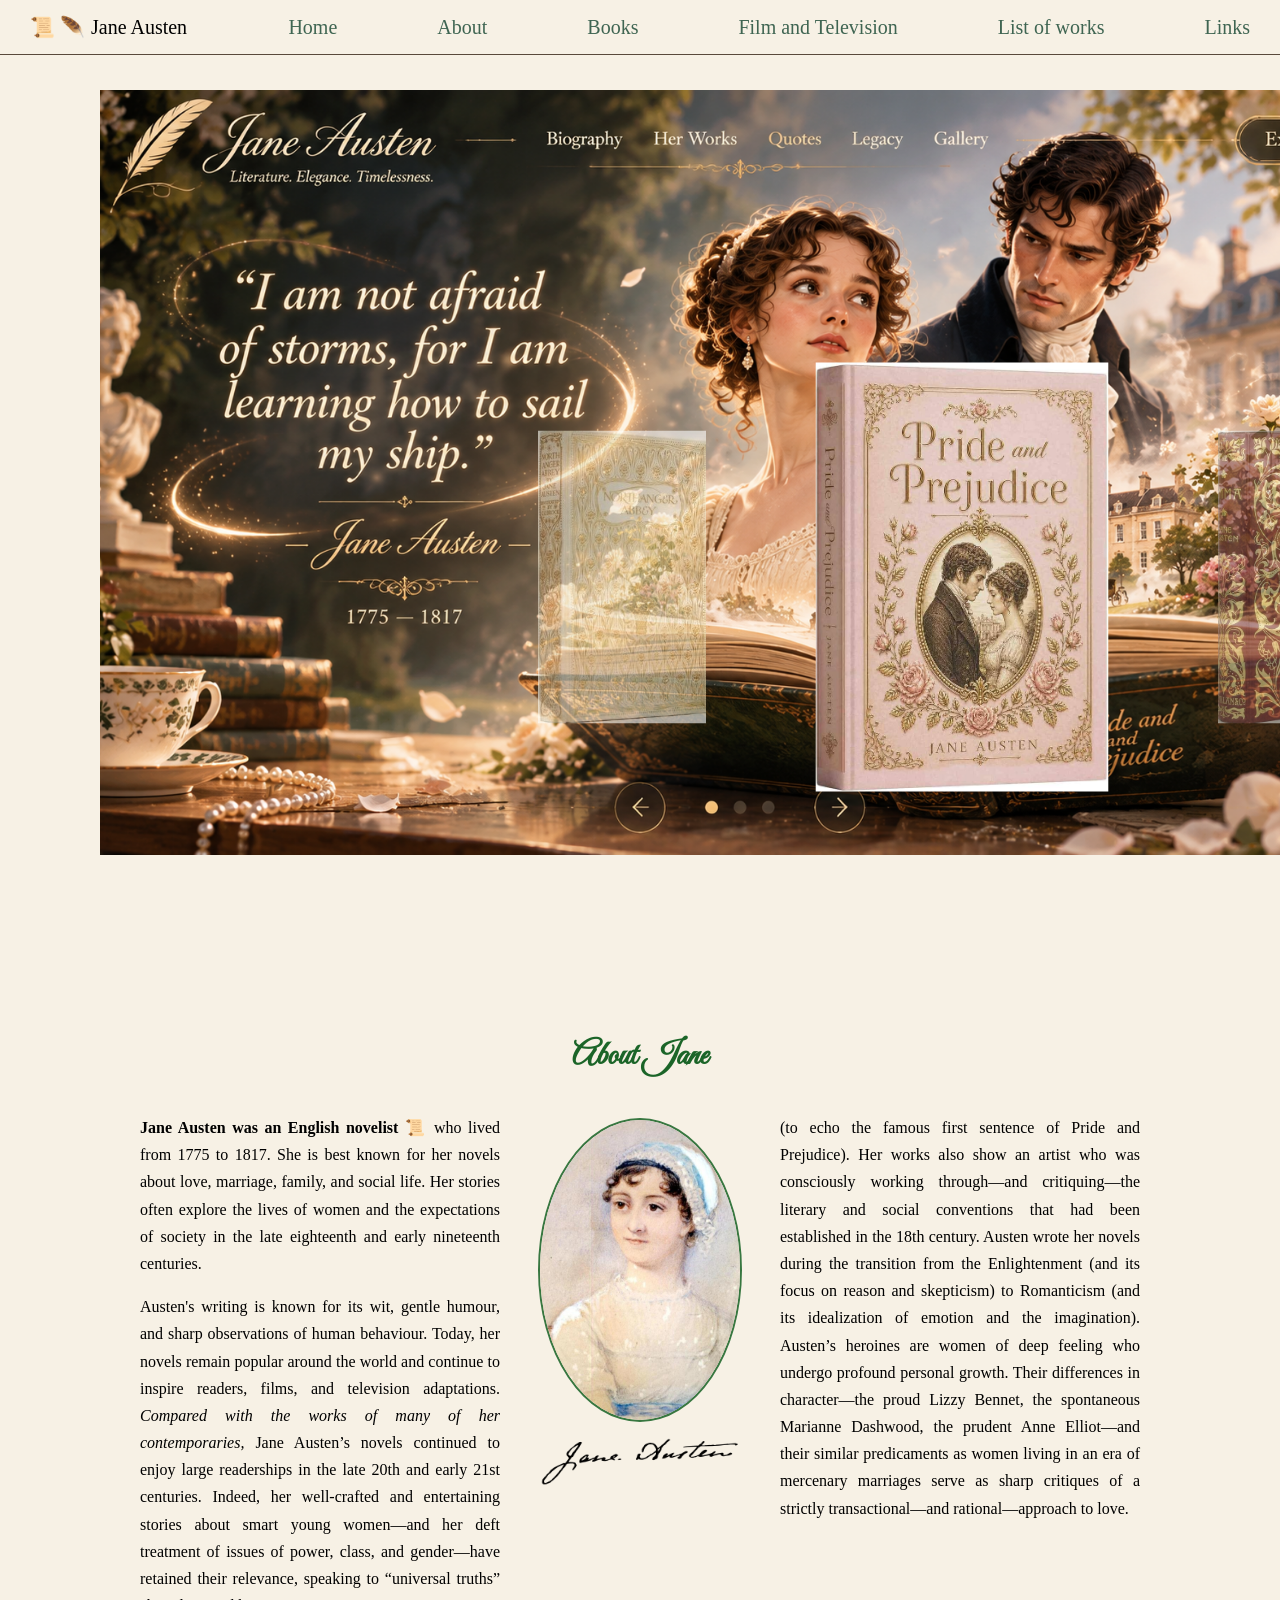
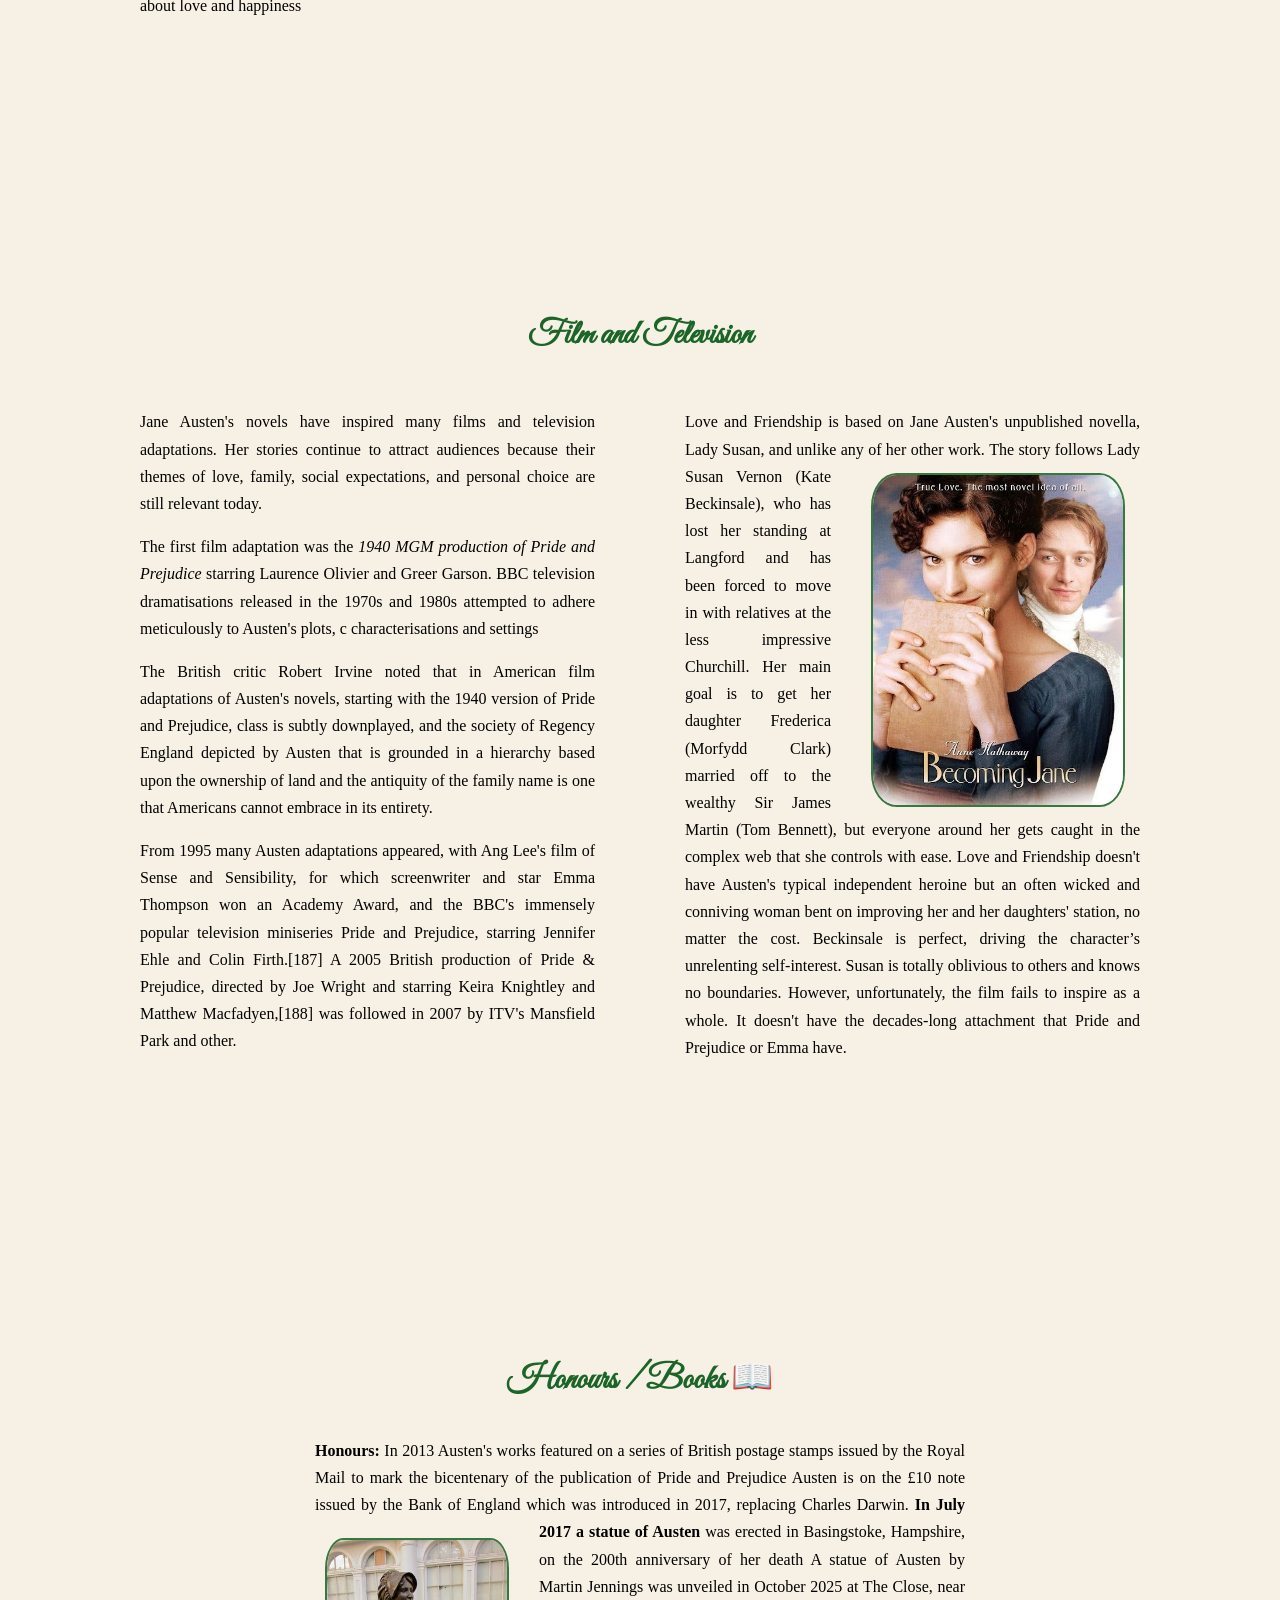
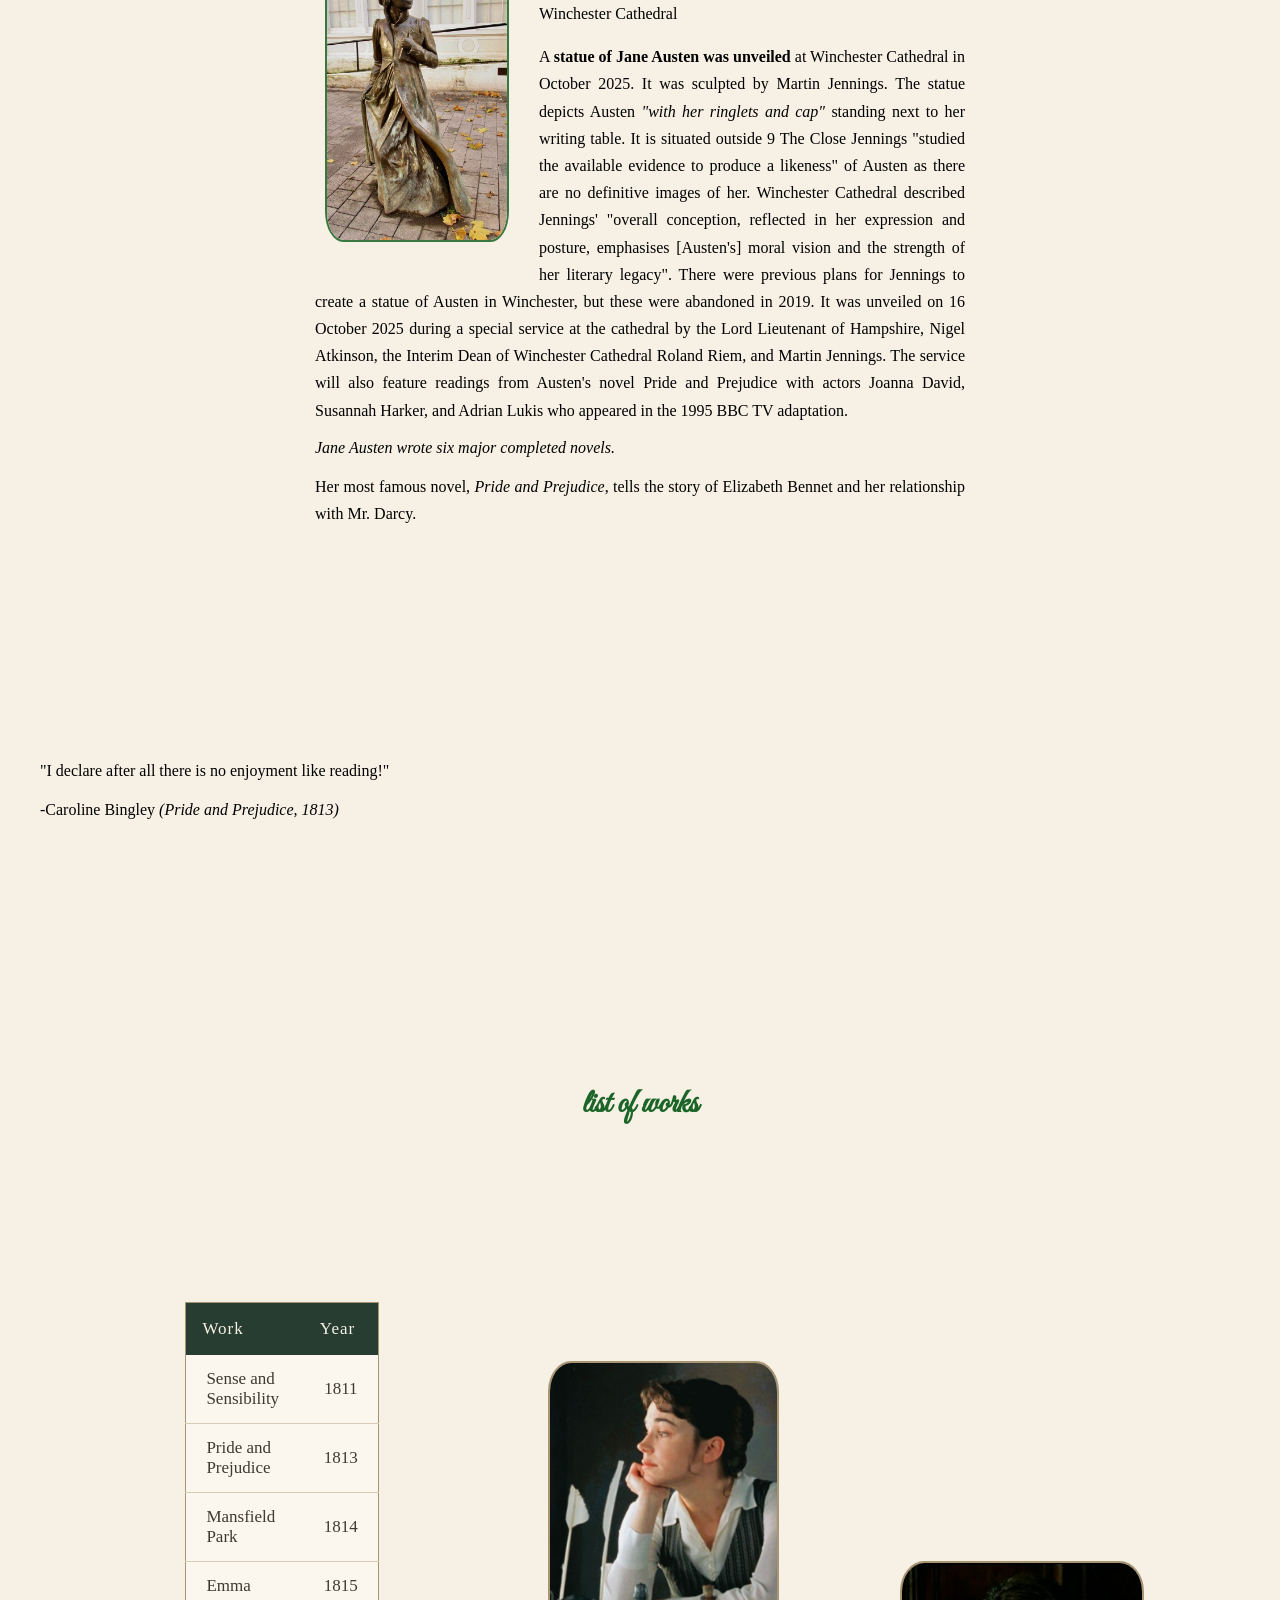
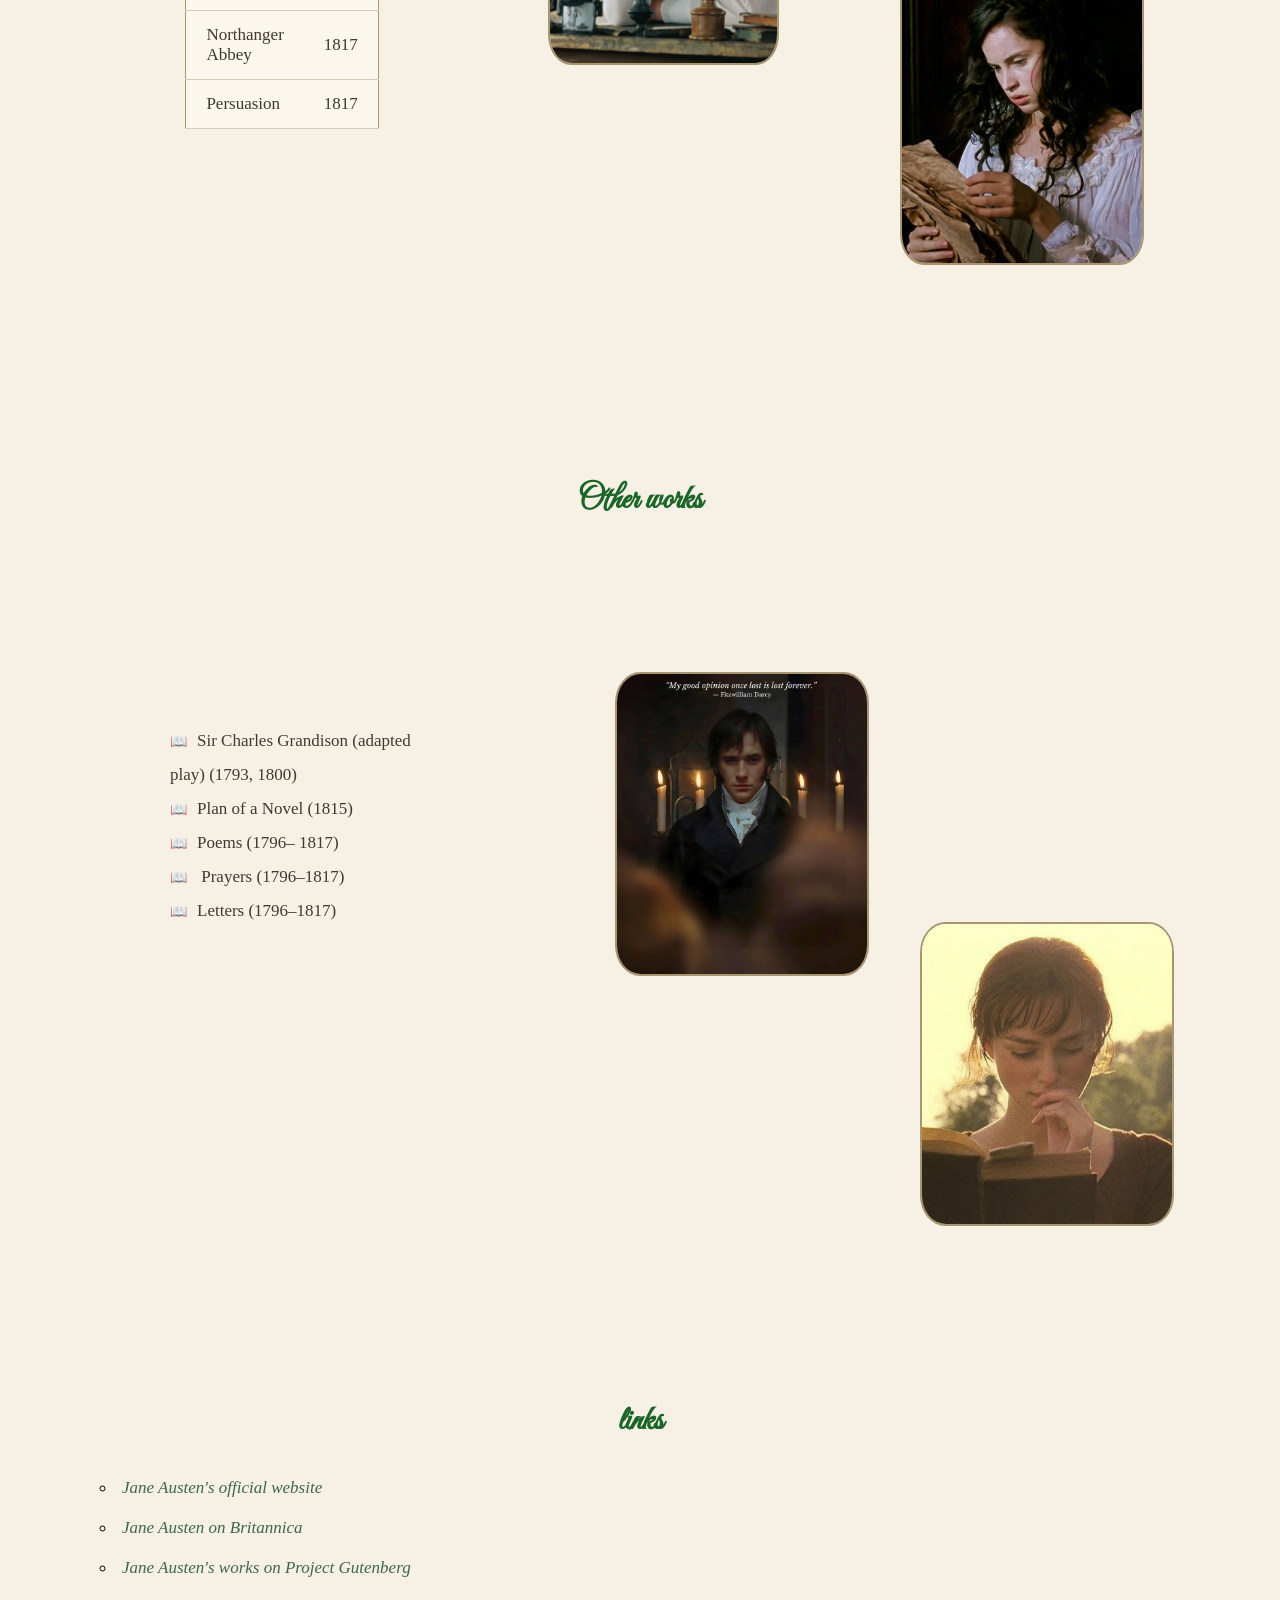
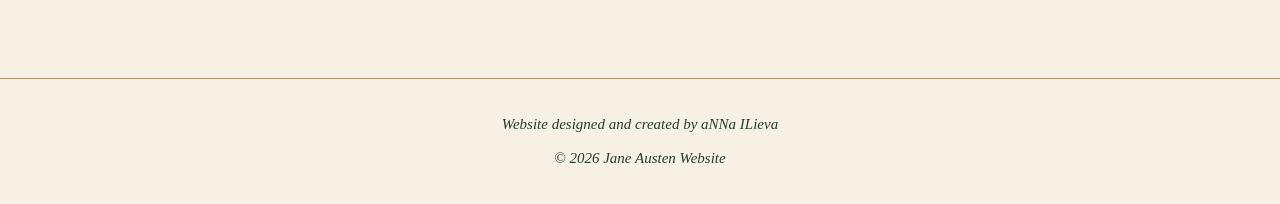
==== index.html @ c3932e34 "Update index.html" ====
<!Doctype html>
<html lang="en">
  <head>
    <meta charset="UTF-8">
    <meta name="viewport" content="width=device-width, initial-scale=1.0">
    <title> Jane Austen</title>
<link rel="icon" type="image/png" sizes="16x16" href="image/favicon-16x16.png">
    <link rel="stylesheet" href="style/style.css">
  </head>
  
  <body id="home">
  
    <header>
      <div class="logo">Jane Austen</div>
      <nav>
        <a href="#home">Home</a>
        <a href="#about">About</a>
        <a href="#books">Books</a>
        <a href="#film">Film and Television</a>
        <a href="#list">List of works </a>
        <a href="#links">Links</a>
      </nav>
    </header>
    <main>


 <section class="hero-slider">

    <img class="background" src="image/hero2.jpg" alt="English manor">

  

    <div class="book-carousel">

        <img class="book-cover active"
             src="image/book1.png" alt="Pride and Prejudice">

        <img class="book-cover"
             src="image/book2.png" alt="Sense and Sensibility">

        <img class="book-cover"
             src="image/book3.png" alt="Emma">

    </div>

</section>

  
    <section id="about">

      <h2> About Jane </h2>


      <div class="about-layout">

    <div class="about-left">
      
    <p>
       <strong> Jane Austen was an English novelist &#128220</strong>  who lived from 1775 to 1817.
        She is best known for her novels about love, marriage, family,
        and social life. 
       
        Her stories often explore the lives of women
        and the expectations of society in the late eighteenth and early
        nineteenth centuries.
    </p> 
    
  
    <p>
    Austen's writing is known for its wit, gentle humour, and sharp
        observations of human behaviour. Today, her novels remain popular
        around the world and continue to inspire readers, films, and
        television adaptations.
   <em> Compared with the works of many of her contemporaries,  </em> 
      Jane Austen’s novels continued to enjoy large readerships in the late 20th and early 21st centuries. 
      Indeed, her well-crafted and entertaining stories about smart young women—and her deft treatment of issues of power,
       class, and gender—have retained their relevance, speaking to “universal truths” 
       about love and happiness 
    </p>
     </div>
      <div class="portrait-box">

    <img src="image/jane-austen.jpeg"
         alt="Portrait of Jane Austen"
         class="jane-austen">

    <img src="image/Jane_Austen_signature_from_her_will.svg.webp"
         alt="Jane Austen's signature"
         class="signature">

</div>
   
        <div class="about-right">
         
    <p> 
      (to echo the famous first sentence of Pride and Prejudice).
       Her works also show an artist who was consciously working through—and critiquing—the
        literary and social conventions that had been established in the 18th century.
         Austen wrote her novels during the transition from the Enlightenment 
         (and its focus on reason and skepticism) to Romanticism (and its idealization
         of emotion and the imagination).
          Austen’s heroines are women of deep feeling who undergo profound personal growth. 
          Their differences in character—the proud Lizzy Bennet, the spontaneous Marianne Dashwood, 
          the prudent Anne Elliot—and their similar predicaments as women living in an era of 
          mercenary marriages serve as sharp critiques of a strictly transactional—and rational—approach to love.
    </p>
    </div>
</div>
     </section>
    
   
    <section id="film"
    class="film-text"
     >
     <h2> Film and Television</h2>
     <div class="film-content">
    <div class="film-left">
    <p>
     Jane Austen's novels have inspired many films and television
        adaptations. Her stories continue to attract audiences because
        their themes of love, family, social expectations, and personal
        choice are still relevant today.
    </p>
    <p> 
      The first film adaptation was the <em> 1940 MGM production of Pride and Prejudice </em>
  
      starring Laurence Olivier and Greer Garson. BBC television dramatisations 
      released in the
      
       
      1970s and 1980s attempted to adhere meticulously to Austen's plots, c
      characterisations and settings
    </p>

    <p> 
      The British critic Robert Irvine noted that in American film adaptations of Austen's novels, 
      starting with the 1940 version of Pride and Prejudice, class is subtly downplayed, 
      and the society of Regency England 
     
      depicted by Austen that is grounded in a hierarchy based upon the ownership of land and 
      the antiquity of the family name is one that Americans cannot embrace in its entirety.
    </p>
    <p> 
      From 1995 many Austen adaptations appeared, with Ang Lee's film of Sense and Sensibility, for which screenwriter 
      and star Emma Thompson won an Academy Award, and the BBC's immensely popular television miniseries Pride and Prejudice, 
      starring Jennifer Ehle and Colin Firth.[187] A 2005 British production of Pride & Prejudice, directed by Joe Wright and 
      starring Keira Knightley and Matthew Macfadyen,[188] was followed in 2007 by ITV's Mansfield Park and other.
    </div>

    <div class="film-right">
  
    
  
    <p>
      Love and Friendship is based on Jane Austen's unpublished novella, Lady Susan, and unlike any of her other work. 
      <img src="image/Tv.jpg"  alt="Film and Television"class="film">
      The story follows Lady Susan Vernon (Kate Beckinsale), who has lost her standing at Langford and has been forced to move 
      in with relatives at the less impressive Churchill. Her main goal is to get her daughter Frederica (Morfydd Clark) married off 
      to the wealthy 
      Sir James Martin (Tom Bennett), but everyone around her gets caught in the complex web that she controls with ease.
Love and Friendship doesn't have Austen's typical independent heroine but an often wicked and conniving woman bent on
 improving her and her daughters' station, no matter the cost. Beckinsale is perfect, driving the character’s unrelenting self-interest. 
 Susan is totally oblivious to others and knows no boundaries. However, unfortunately, the film fails to inspire as a whole. 
 It doesn't have the decades-long attachment that Pride and Prejudice or Emma have.
    </p>

    </div>
</div>
   
     </section>

     <section id="books"> 
    <h2>Honours / Books   &#128214</h2>
  
       <p> <b>Honours: </b>    
    
      In 2013 Austen's works featured on a series of British postage stamps issued by the Royal Mail to mark
       the bicentenary of the publication of Pride and Prejudice
    Austen is on the £10 note issued by the Bank of England which was introduced in 2017, replacing Charles Darwin.
    <img src="image/jane_austen_statue.jpg" alt="Statue of Jane Austen" class="statue">
     <strong> In July 2017 a statue of Austen </strong> was erected in Basingstoke, Hampshire, on the 200th anniversary of her death
    A statue of Austen by Martin Jennings was unveiled in October 2025 at The Close, near Winchester Cathedral
    </p>
    <p> 
      A <strong> statue of Jane Austen was unveiled</strong> at Winchester Cathedral in October 2025. It was sculpted by Martin Jennings.

The statue depicts Austen <em> "with her ringlets and cap"   </em>standing next to her writing table. It is situated outside 9 The Close
Jennings "studied the available evidence to produce a likeness" of Austen as there are no definitive images of her. 
Winchester Cathedral described Jennings' "overall conception, reflected in her expression and posture, 
emphasises [Austen's] moral vision and the strength of her literary legacy".

There were previous plans for Jennings to create a statue of Austen in Winchester, but these were abandoned in 2019.
It was unveiled on 16 October 2025 during a special service at the cathedral by the Lord Lieutenant of Hampshire, Nigel Atkinson, 
the Interim Dean of Winchester Cathedral Roland Riem, and Martin Jennings. The service will also feature readings 
from Austen's novel Pride and Prejudice with actors Joanna David, Susannah Harker, and Adrian Lukis who appeared 
in the 1995 BBC TV adaptation.
    </p>
      <em>Jane Austen wrote six major completed novels. </em>
    
     
      <p>
         Her most famous novel, <em>Pride and Prejudice</em>, tells the
        story of Elizabeth Bennet and her relationship with Mr. Darcy.
      </p>
        </section>
      <div class="quote-box">
        <blockquote>
          "I declare after all there is no enjoyment like reading!"

       <p class="quote-author">
        -Caroline Bingley <cite> (Pride and Prejudice, 1813)</cite>
       </p>
        </blockquote>
        </div>
  
    <section id="list" class="list-text">
      <h2> list of works</h2>
      <div class="works-layout">

        <div class="works-table">
      <table>
        <tr>
          <th>Work</th>
          <th>Year</th>
        </tr>
        <tr>
          <td>Sense and Sensibility</td>
          <td>1811</td>
        </tr>
        <tr>
          <td>Pride and Prejudice</td>
          <td>1813</td>
        </tr>
        <tr>
          <td>Mansfield Park</td>
          <td>1814</td>
        </tr>
        <tr>
          <td>Emma</td>
          <td>1815</td>
        </tr>
        <tr>
          <td>Northanger Abbey</td>
          <td>1817</td>
        </tr>
        <tr>
          <td>Persuasion</td>
          <td>1817</td>
        </tr>
      </table>
      </div>
      <div class="empty-space"></div>
      <div class="works-photo">
         <img  src="image/park1.jpg" alt="Mansfield Park">
        </div>
         <div class="works-photo2">
        <img src= "image/abbey2.jpg" alt="Northanger Abbey">
        </div>
        </div>
        </section>
        <section class="other-section">
      <h2>Other works</h2>
       <div class="other-layout">
         <div class="other-list">
      <ul>
        <li>Sir Charles Grandison
           (adapted play) (1793, 1800)</li>
        <li>Plan of a Novel (1815)</li>
        <li>Poems (1796– 1817)</li> 
         <li> Prayers (1796–1817)  </li>
          <li>Letters (1796–1817) </li>
      </ul>
      </div>
       <div class="other-space"></div>
        <div class="other-photo">
          <img src="image/other1.jpg" alt="Darcy">
        </div>

        <div class="other-photo2">
           <img src="image/other2.jpg" alt ="Elizabeth">
        </div>
          </div>
    </section>
  
   
    <section id="links">
      <h2>links</h2>
      <ul>
        <li><a href="https://www.janeausten.org/" target="_blank">Jane Austen's official website</a></li>
        <li><a href="https://www.britannica.com/biography/Jane-Austen" target="_blank">Jane Austen on Britannica</a></li>
        <li><a href="https://www.gutenberg.org/ebooks/author/68" target="_blank">Jane Austen's works on Project Gutenberg</a></li>
      </ul>
    </section>
    </main>
   <footer>
   
    <p>Website designed and created by aNNa ILieva</p>
    <p>© 2026 Jane Austen Website</p>
</footer>
    <script src="script.js"></script>
  </body>
</html>
---- style/style.css ----
@import url('https://fonts.googleapis.com/css2?family=Pinyon+Script&family=Parisienne&family=Italianno&family=Allura&family=Great+Vibes&display=swap');
body{

  background-color: #f7f1e5;
  padding-top: 70px;
  margin: 0;
}
.logo{
    font-family:"Monotype Corsiva",cursive;
    font-size: 20px;
}
.logo::before {content: "📜 🪶" ; 
    margin-right:6px;
}
header{
display: flex;
justify-content: space-between;
align-items: center;
position:fixed;
top: 0;
left: 0;
width: 100%;
box-sizing: border-box;
padding: 15px 30px;
font-size: 20px;
background-color: #f7f1e5;
border-bottom: 1px solid #594A3C;
z-index: 1000;

}
nav{ 
    display: flex;
    gap: 100px;
     flex-wrap: wrap;
}
nav a {
    color: #3f6552;
    text-decoration: none;
  font-size: 20px;
}

nav a:visited {
    color: #283D32;
}

nav a:hover {
    color: #6B3035;
}
h1{
    color:  rgba(27, 101, 40, 0.867);
    font-size: 32px;
    text-align: center;
}
h2 {
    color: #1b6528;
    font-size: 34px;
    font-family: 'Great Vibes', cursive;
    font-weight: bold;
    text-align: center;
    margin-bottom: 35px;
    margin-top: 40px;
}


p{
    font-size: 16px;
    font-family:georgia;
    line-height: 1.7;
    margin-bottom: 15px;
}

 
.about-layout {
    display: grid;
    grid-template-columns: 1fr 220px 1fr;
    gap: 30px;
    align-items: start;
    max-width: 1000px;
    margin: 0 auto;
}

.jane-austen {
    width: 200px;
    height: 300px;
    object-fit: cover;
    border-radius: 50%;
    border: 2px solid rgba(27, 101, 40, 0.867);
    margin-top: 20px;
}
.about-left,
.about-right {
    text-align: justify;
}


.film-text h2 {
    text-align: center;
}

.film-content {
    display: grid;
    grid-template-columns: 1fr 1fr;
    gap: 90px;
}
.film-text {
    width: auto;
    max-width: 1000px;
    margin: 200px auto;
}
.film-left,
.film-right {
    text-align: justify;
}
.film{
    float:right;
    width: 250px;
    height:330px;
    border-radius: 10%;
    border: 2px solid rgba(27, 101, 40, 0.867);
    margin-left: 40px;
    margin-right: 15px;
    margin-top: 10px;
    margin-bottom: 0px;
}
.list-text{
    column-count: 1;
    column-gap: 40px;
    text-align: justify;
}

#about h2 {
    text-align: center;
    margin-bottom: 20px;
}

.signature {
    display: block;
    width: 200px;
    height: 80px;
    object-fit: contain;
    margin: 0 auto 10px;
}
.portrait-box {
    display: flex;
    flex-direction: column;
    align-items: center;
}
.statue{
    float:left;
    width: 180px;
    height: 300px;
    object-fit: cover;
    border-radius: 10%;
    border: 2px solid rgba(27, 101, 40, 0.867);
    margin-left: 10px;
    margin-right: 30px;
    margin-top: 20px;
    margin-bottom: 20px;
}
  section{
      padding: 20px 100px;
    }

    
#books {
    margin: 200px auto;
    width: 100%;
    max-width: 850px;
    box-sizing: border-box;
}
#books p {
    text-align: justify;
}

    #list { margin-top: 200px; 
    margin-bottom: 60px;
    }
    #links { margin-top: 60px; 
    margin-bottom: 60px;}


.hero-slider {
    width: 100%;
    height: 85vh;
    position: relative;
    overflow: hidden;
}



.background {
    width: 100%;
    height: 100%;
    object-fit: cover;
}



.hero-slider {
    width: 100%;
    height: 85vh;
    position: relative;
    overflow: hidden;
    margin-bottom: 100px;
}





.book-carousel {
    position: absolute;
    top: 63%;
    left: 65%;
    width: 600px;
    height: 500px;
    transform: translate(-50%, -50%);
    z-index: 3;
}


.book-cover.left {
    transform: translate(-150%, -50%) scale(0.75);
    opacity: 0.6;
    z-index: 1;
}



.book-cover.center {
    transform: translate(-50%, -50%) scale(1.1);
    opacity: 1;
    z-index: 3;
}



.book-cover.right {
    transform: translate(50%, -50%) scale(0.75);
    opacity: 0.6;
    z-index: 2;
}


.slide-content {
    position: absolute;
    top: 50%;
    left: 10%;
    transform: translateY(-50%);
    color: #F7F1E5;
    z-index: 2;
}

.slide-content p {
    letter-spacing: 4px;
    font-size: 14px;
}

.slide-content h1 {
    font-family: Georgia, serif;
    font-size: 55px;
    font-weight: normal;
}

.slide-content span {
    font-size: 20px;
}


.book-cover {
    position: absolute;
    width: 340px;
    height: 390px;
    object-fit: contain;
    top: 50%;
    left: 50%;
    transform: translate(-50%, -50%);
    transition: all 2s ease-in-out;
}

.font-test {
    text-align: center;
}

.font-test p {
    font-size: 42px;
    margin: 15px;
}



#list {
    max-width: 1000px;
    margin: 200px auto 60px;
}

#list table {
    width: 75%;
    margin: 40px auto;
    border-collapse: collapse;
    font-family: Georgia, serif;
    font-size: 17px;
    color: #3f3a30;
    background-color: #fbf7ee;
    border: 1px solid #a89572;
}

#list th {
    background-color: #283D32;
    color: #f7f1e5;
    padding: 16px;
    font-weight: normal;
    letter-spacing: 1px;
}

#list td {
    padding: 14px 20px;
    border-bottom: 1px solid #d8cbb5;
}

#list td:first-child {
    text-align: left;
}

#list td:last-child {
    text-align: center;
}

#list tr:hover {
    background-color: #eee5d5;
}
.works-layout {
    display: grid;
    grid-template-columns: 1.8fr 1fr 2fr 3fr;
    gap: 25px;
    align-items: center;
    max-width: 1400px;
    margin: 30px auto;
    padding-left: 40px; 
      box-sizing: border-box;
}

.works-table table {
    width: 100%;
    margin: 0 auto;
    font-size: 16px;
}

.works-photo img,
.works-photo2 img {
    width: 100%;
    max-width: 300px;
    height: 300px;
    object-fit: cover;
    border: 2px solid #a89572;
    border-radius: 10%;
}

.works-photo {
    margin-left: 0px;
}

.works-photo2 {
    margin-top: 400px;
    margin-left: 100px;
}
.other-section {
    max-width: 1200px;
    margin: 100px auto;
    box-sizing: border-box;
}

.other-section h2 {
    text-align: center;
    margin-bottom: 150px;
}

.other-layout {
    display: grid;
    grid-template-columns: 1.2fr 0.5fr 1fr 1fr;
    gap: 25px;
    max-width: 1200px;
    margin: 30px auto;
    align-items: center;
}
.other-list ul {
    list-style-type: none;
    padding-left: 25px;
    font-family: Georgia, serif;
    font-size: 17px;
    line-height: 2;
    color: #3f3a30;
}

.other-list li {
    padding-left: 5px;
}
.other-list li::before {
    content:"📖";
    font-size: 14px;
    margin-right: 10px;
}
.other-photo img,
.other-photo2 img {
    width: 100%;
    max-width: 300px;
    height: 300px;
    object-fit: cover;
    border: 2px solid #a89572;
    border-radius: 10%;
}
.other-photo2 {
 
       transform: translateX(30px) translateY(250px);;
}

#links ul {
    list-style: circle;
    list-style-position: inside;
    padding-left: 0;
    max-width: 700px;
    margin: 0;
}

#links li {
    text-align: left;
    margin-bottom: 20px;
}

#links a {
    font-family: Georgia, serif;
    font-style: italic;
    font-size: 17px;
    color: #3f6552;
    text-decoration: none;
}

#links a:hover {
    color: #6B3035;
    text-decoration: underline;
}
#links h2 {
    margin-top: 250px;
}

footer {
    text-align: center;
    padding: 25px 20px;
    border-top: 1px solid #a89572;
    margin-top: 60px;
}

footer p {
   font-family: 'Great Vibes' cursive;
  font-style: italic;
    font-size: 15px;
    color: #283D32;
    margin: 8px 0;
}

.pinyon { font-family: 'Pinyon Script', cursive; }
.parisienne { font-family: 'Parisienne', cursive; }
.italianno { font-family: 'Italianno', cursive; }
.allura { font-family: 'Allura', cursive; }
.great-vibes { font-family: 'Great Vibes', cursive; }
.corsiva { font-family: 'Monotype Corsiva', cursive; }
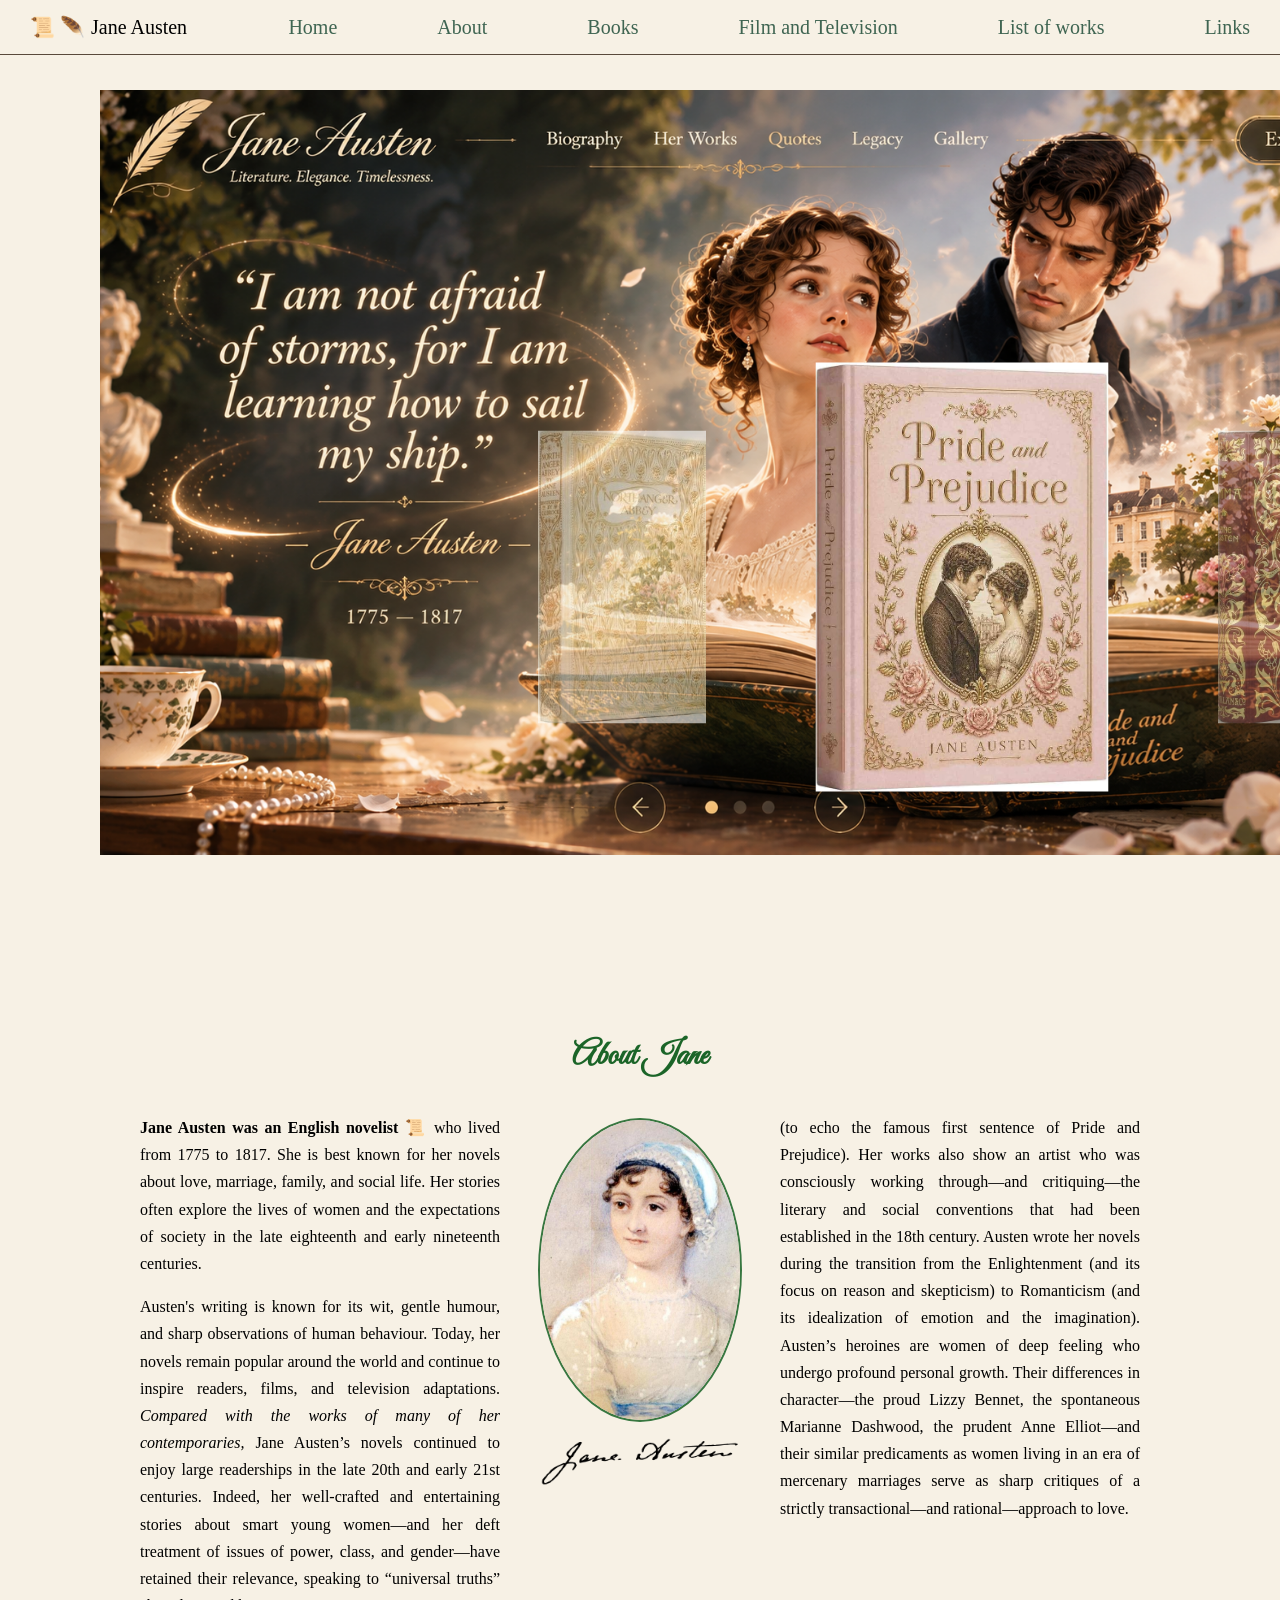
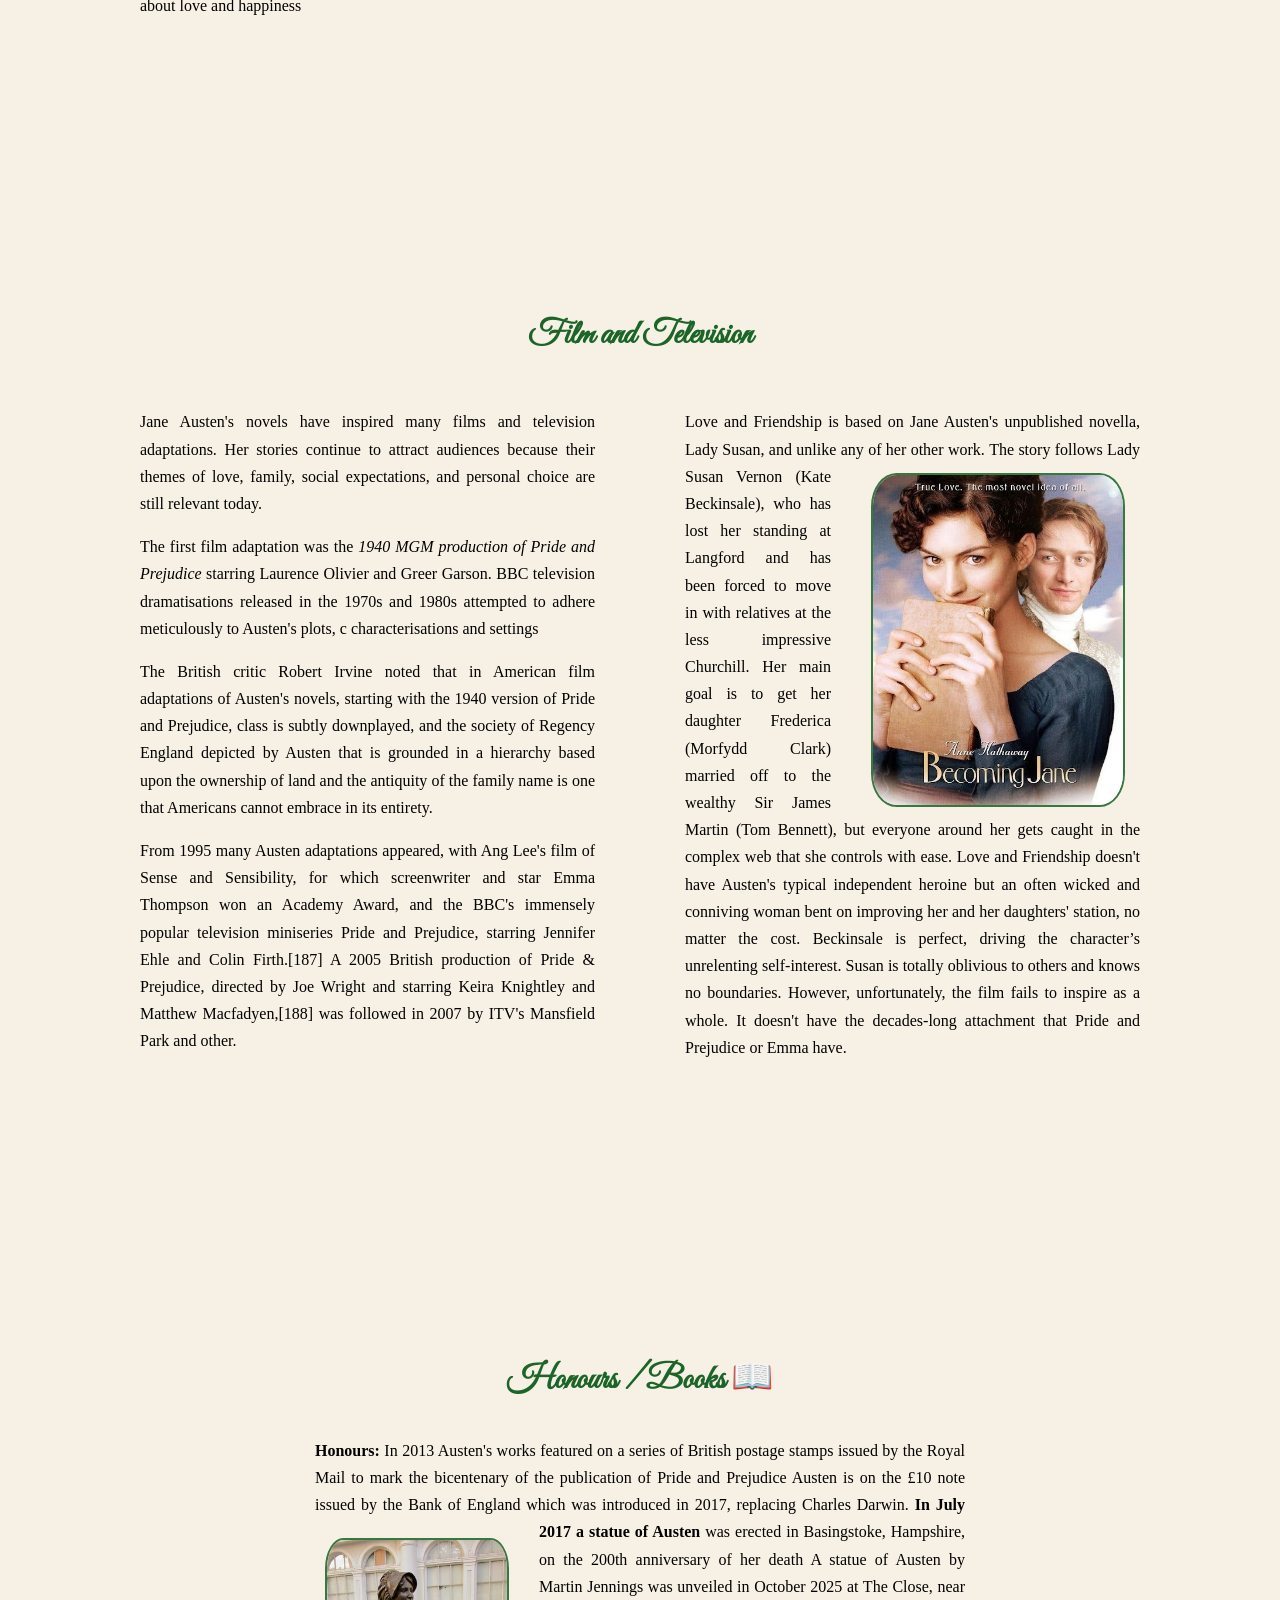
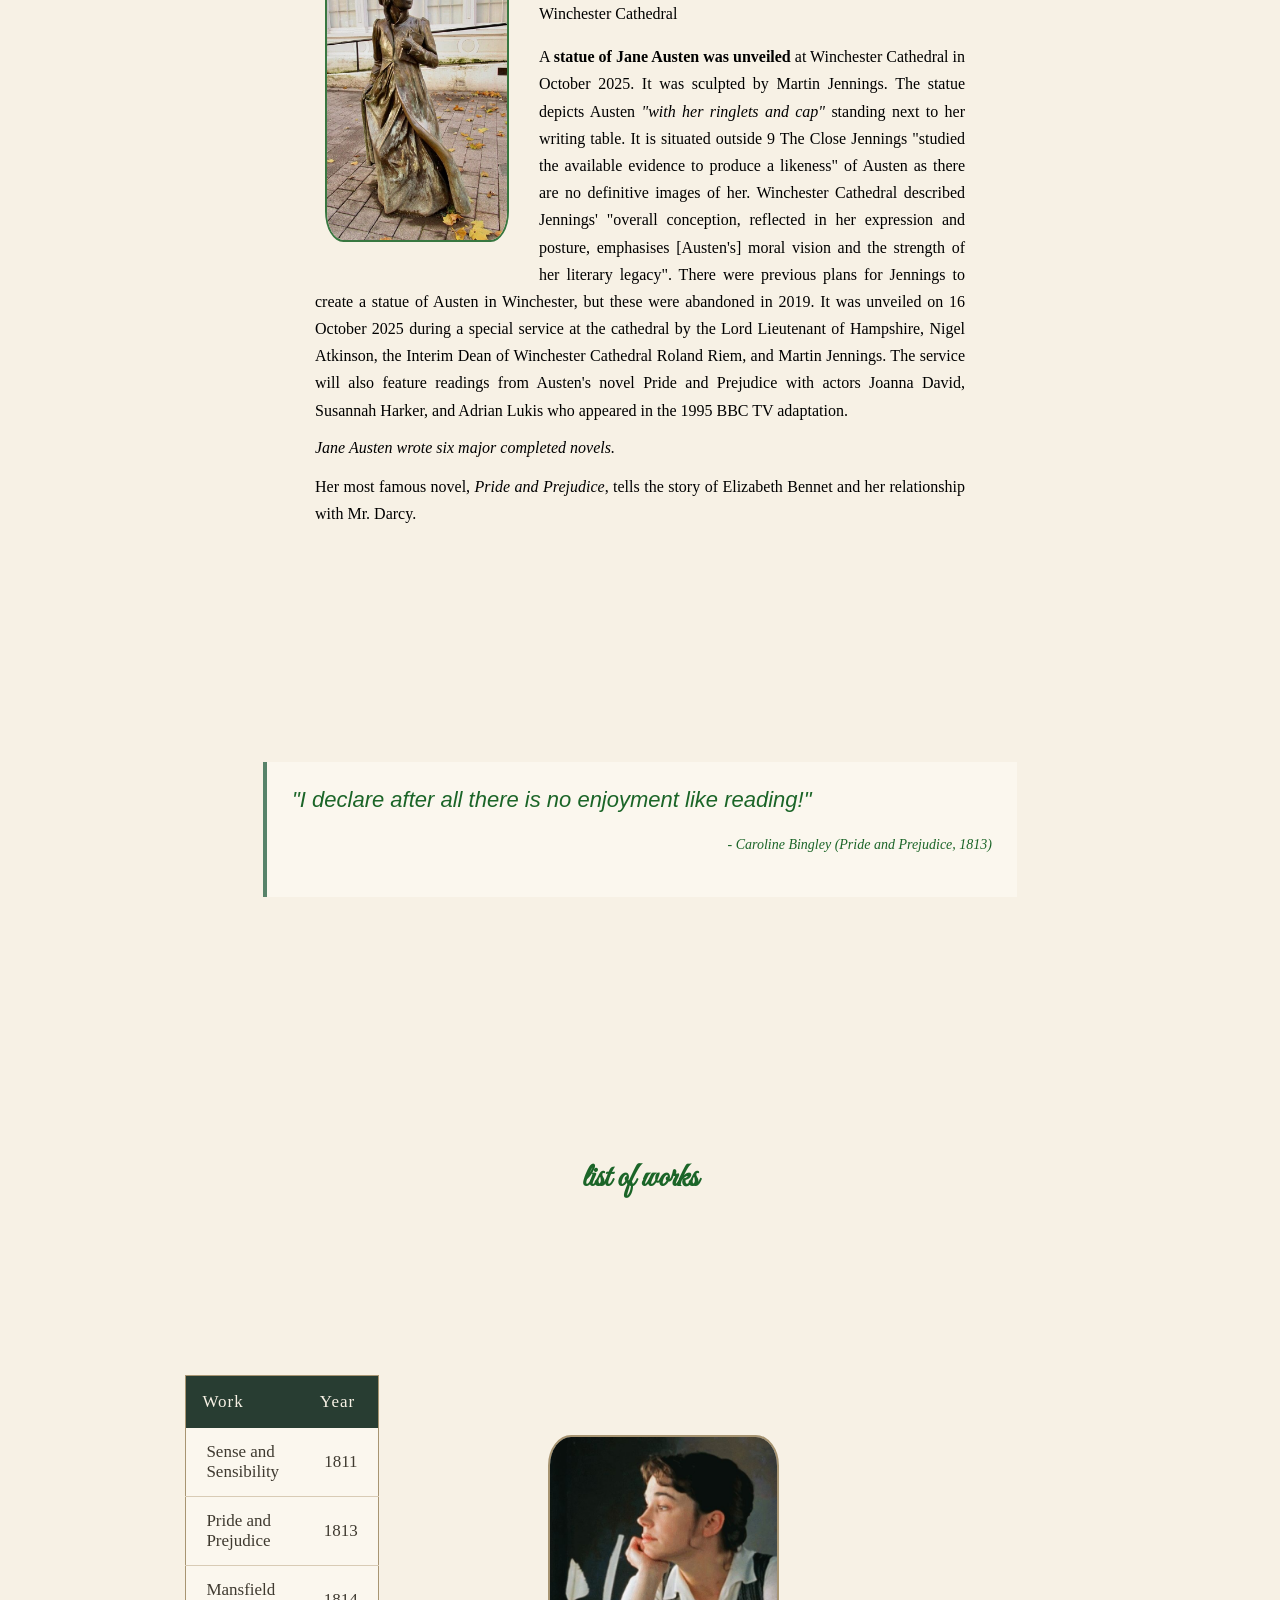
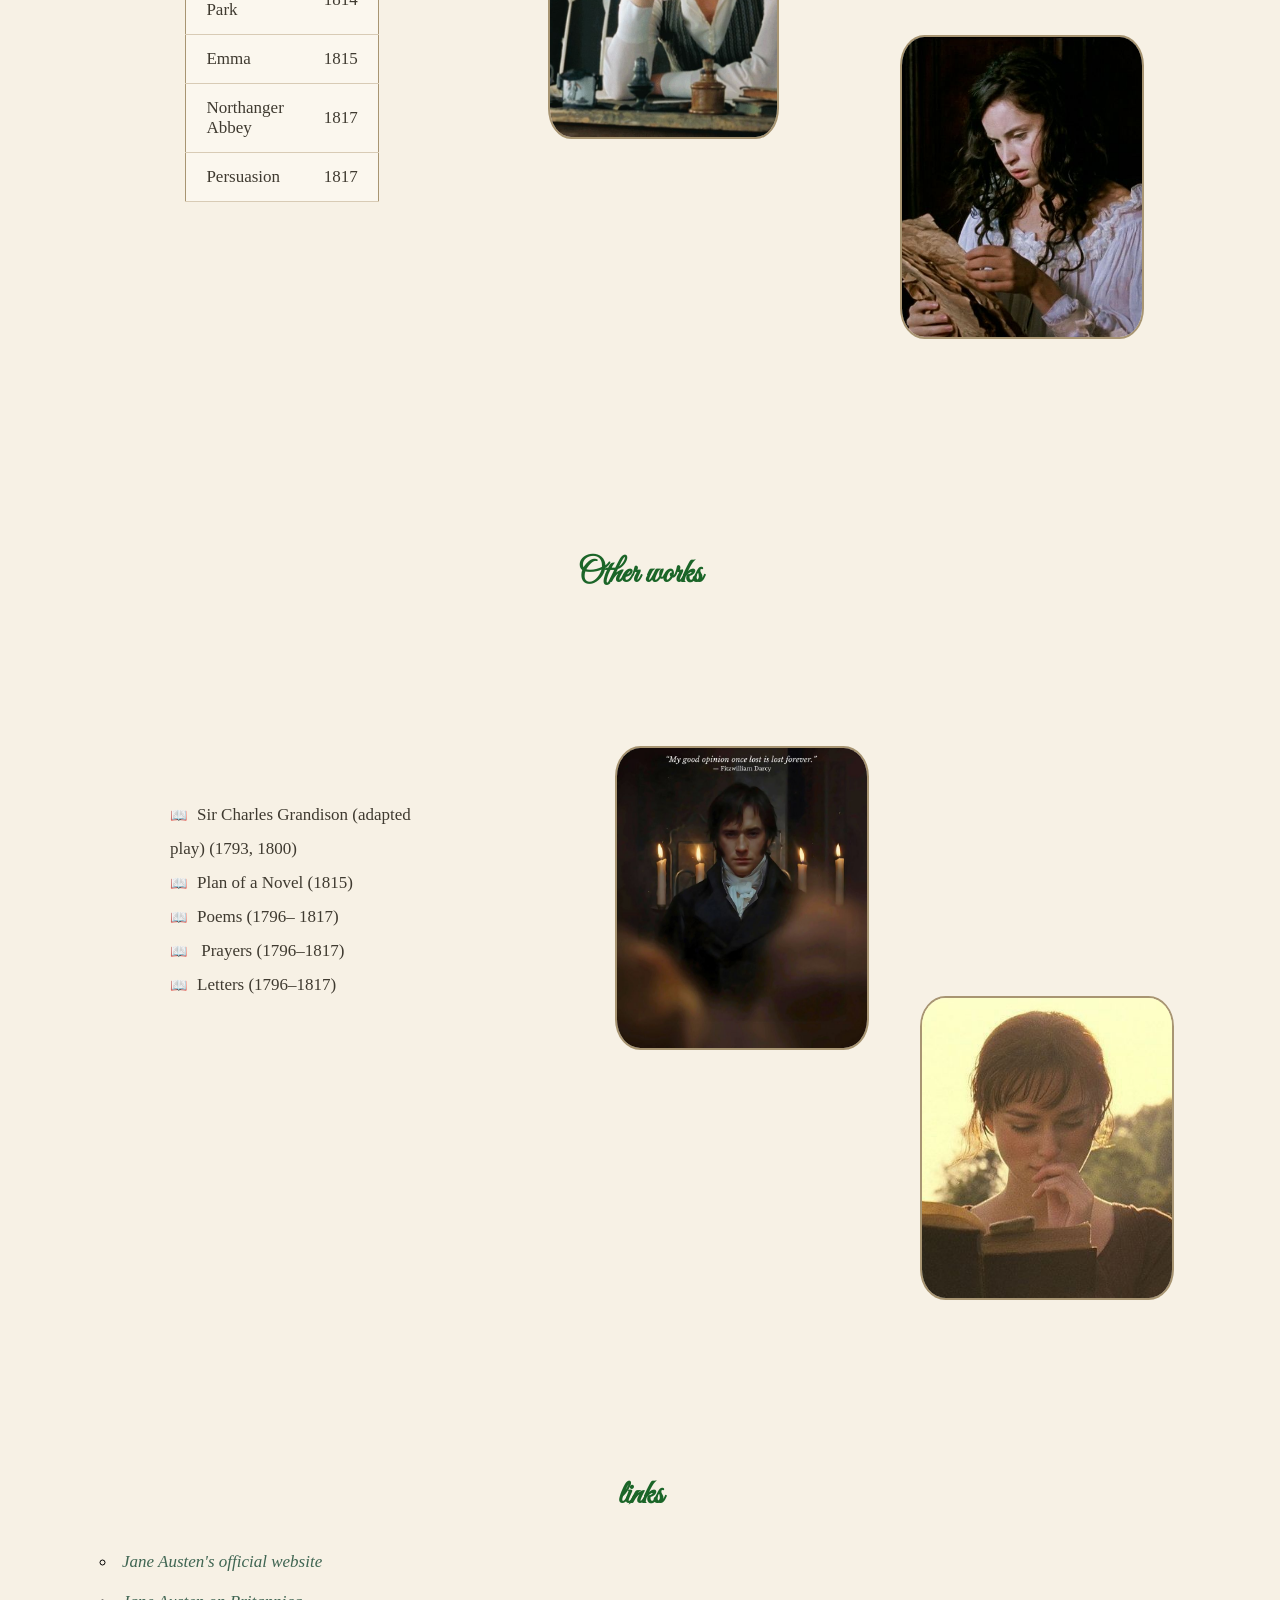
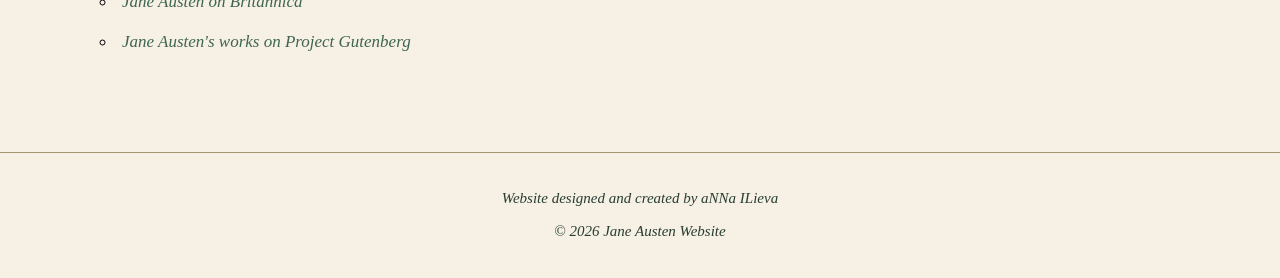
==== commit 95e78520: "Update index.html" ====
--- a/index.html
+++ b/index.html
@@ -208,7 +208,7 @@
           "I declare after all there is no enjoyment like reading!"
 
        <p class="quote-author">
-        -Caroline Bingley <cite> (Pride and Prejudice, 1813)</cite>
+        - Caroline Bingley <cite> (Pride and Prejudice, 1813)</cite>
        </p>
         </blockquote>
         </div>
--- a/style/style.css
+++ b/style/style.css
@@ -289,6 +289,32 @@
 }
 
 
+.quote-box {
+  max-width:700px;
+    margin: 50px auto;
+    padding:25px;
+    background-color: #fbf7ee;
+    border-left: 4px solid #578369;
+    text-align: left;
+
+}
+
+.quote-box blockquote {
+  font-family:'Gill Sans','Gill Sans MT', Calibri, "Trebuchet MS", sans-serif;
+  font-size: 22px;
+  font-style: italic;
+  font-weight: 500;
+  color:#1b6528;
+  margin:0;
+
+  
+}
+.quote-author {
+text-align: right;
+font-size: 14px;
+color:#1b6528;
+margin-top: 20px;
+}   
 
 #list {
     max-width: 1000px;
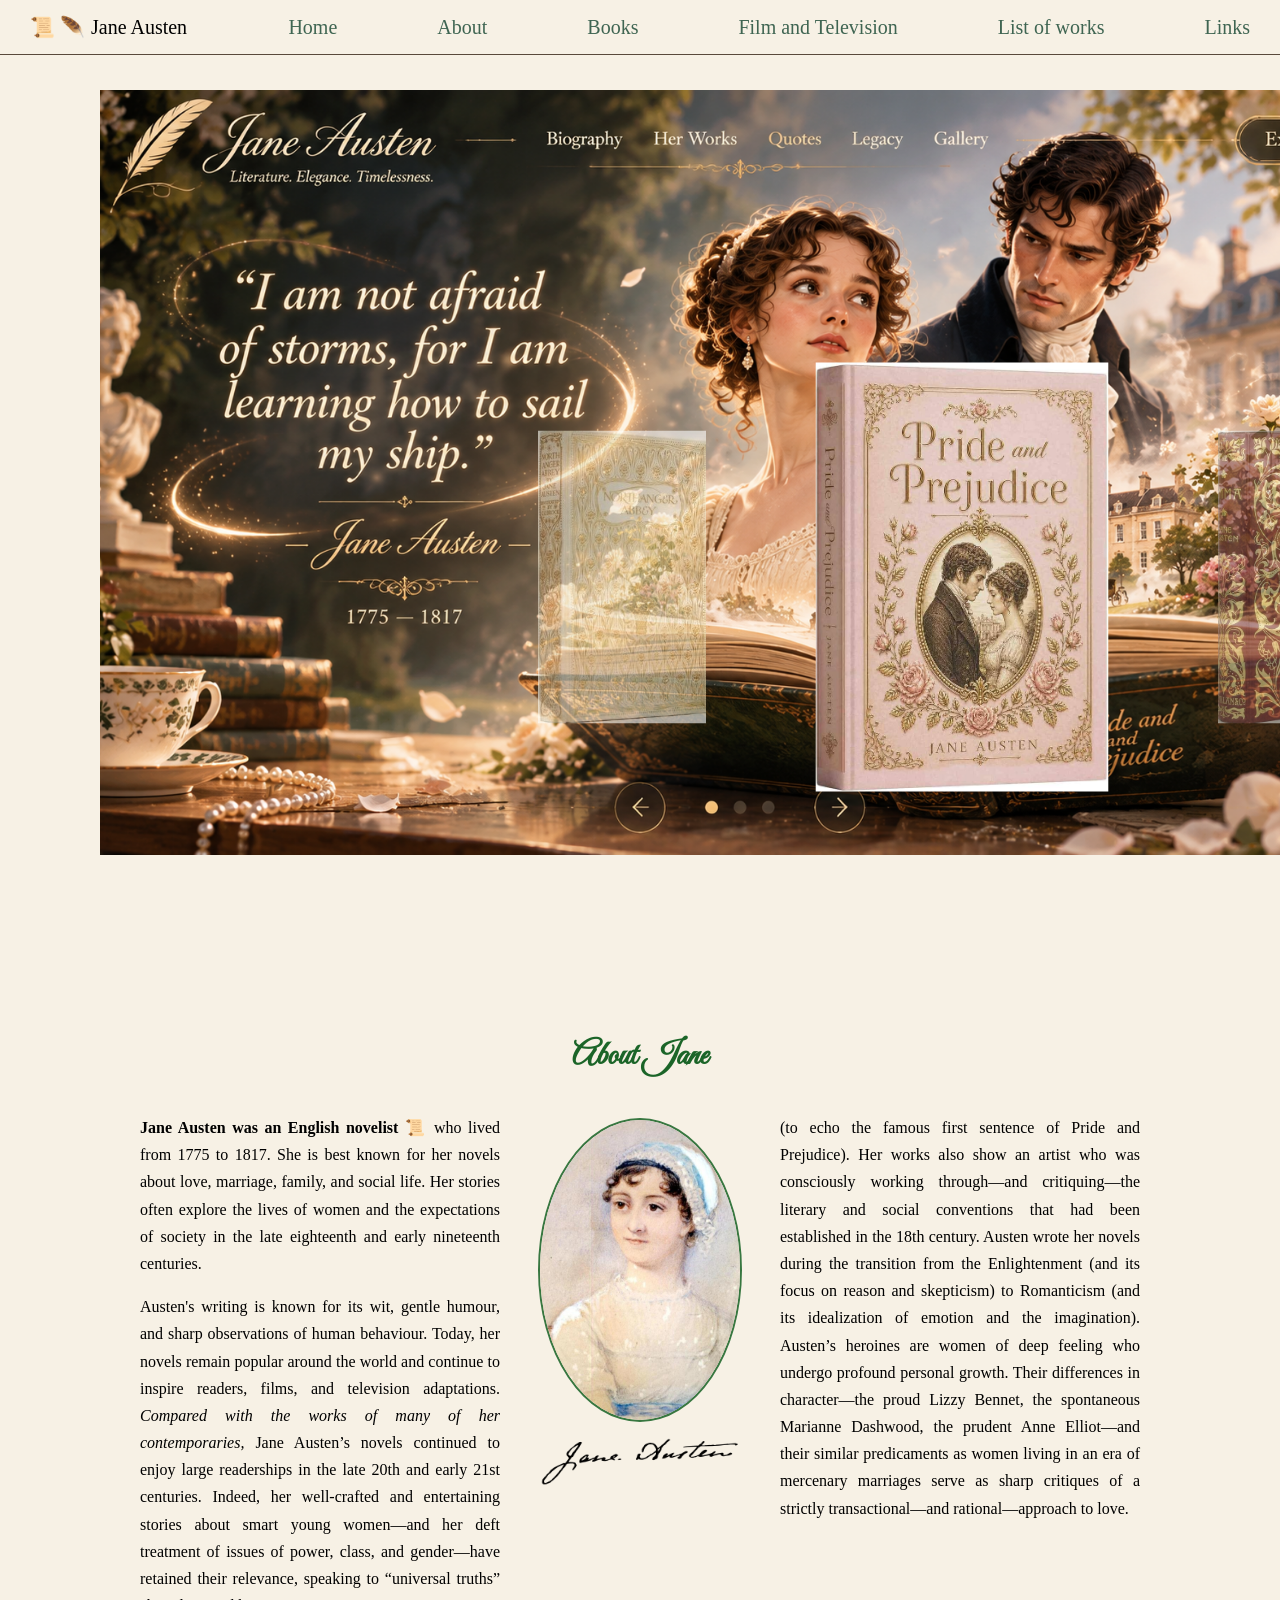
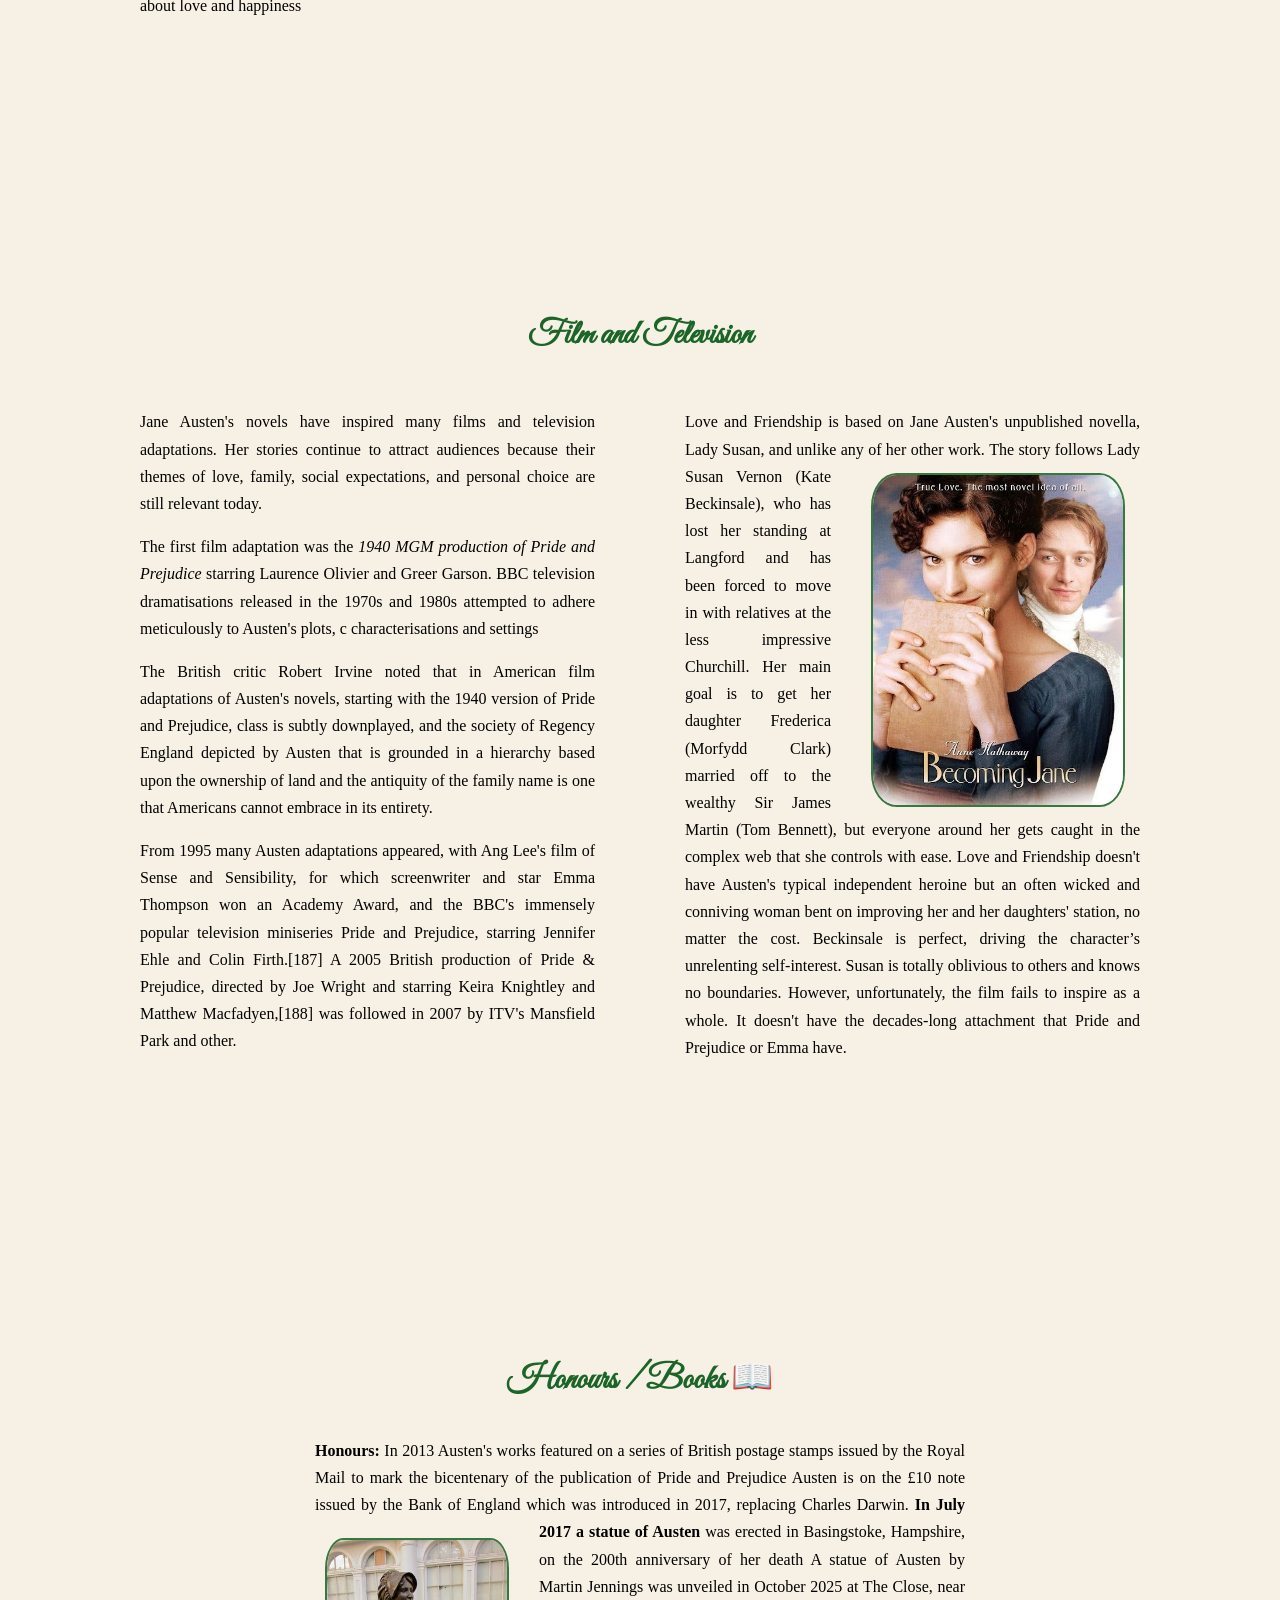
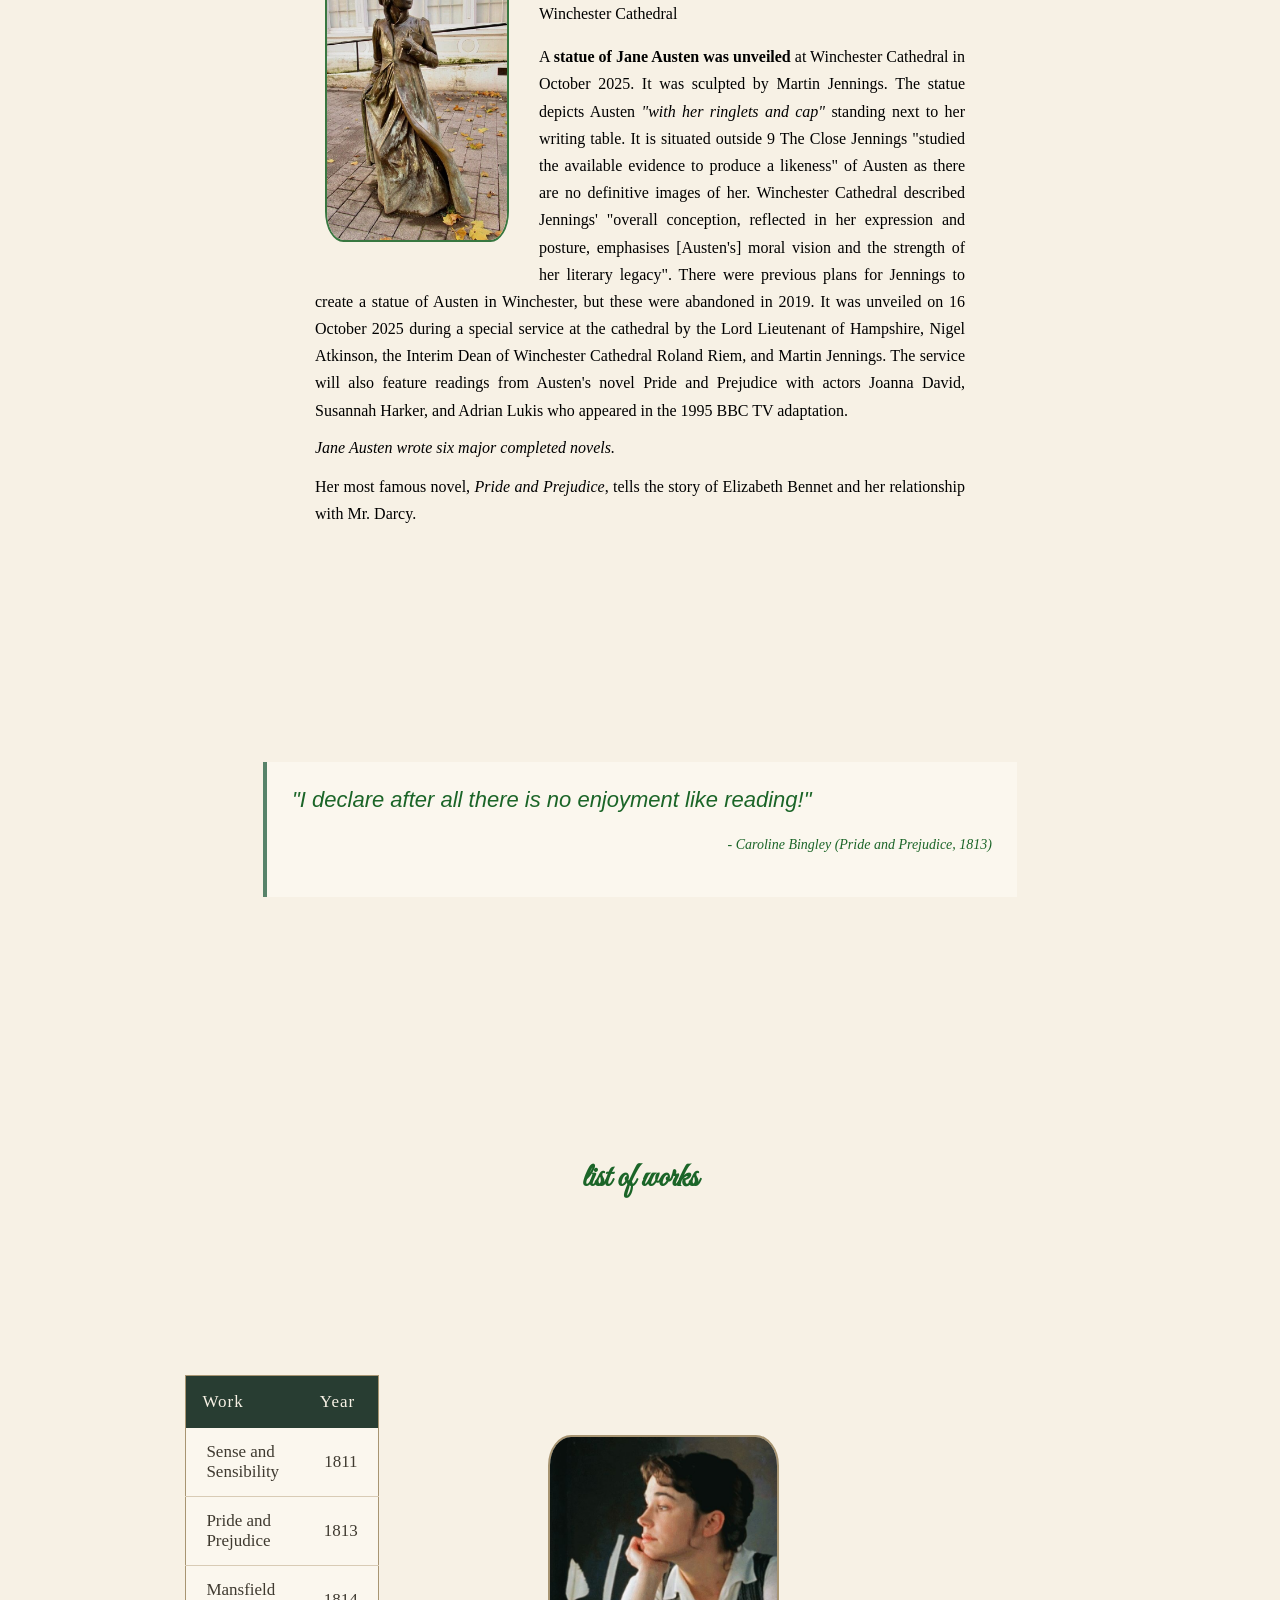
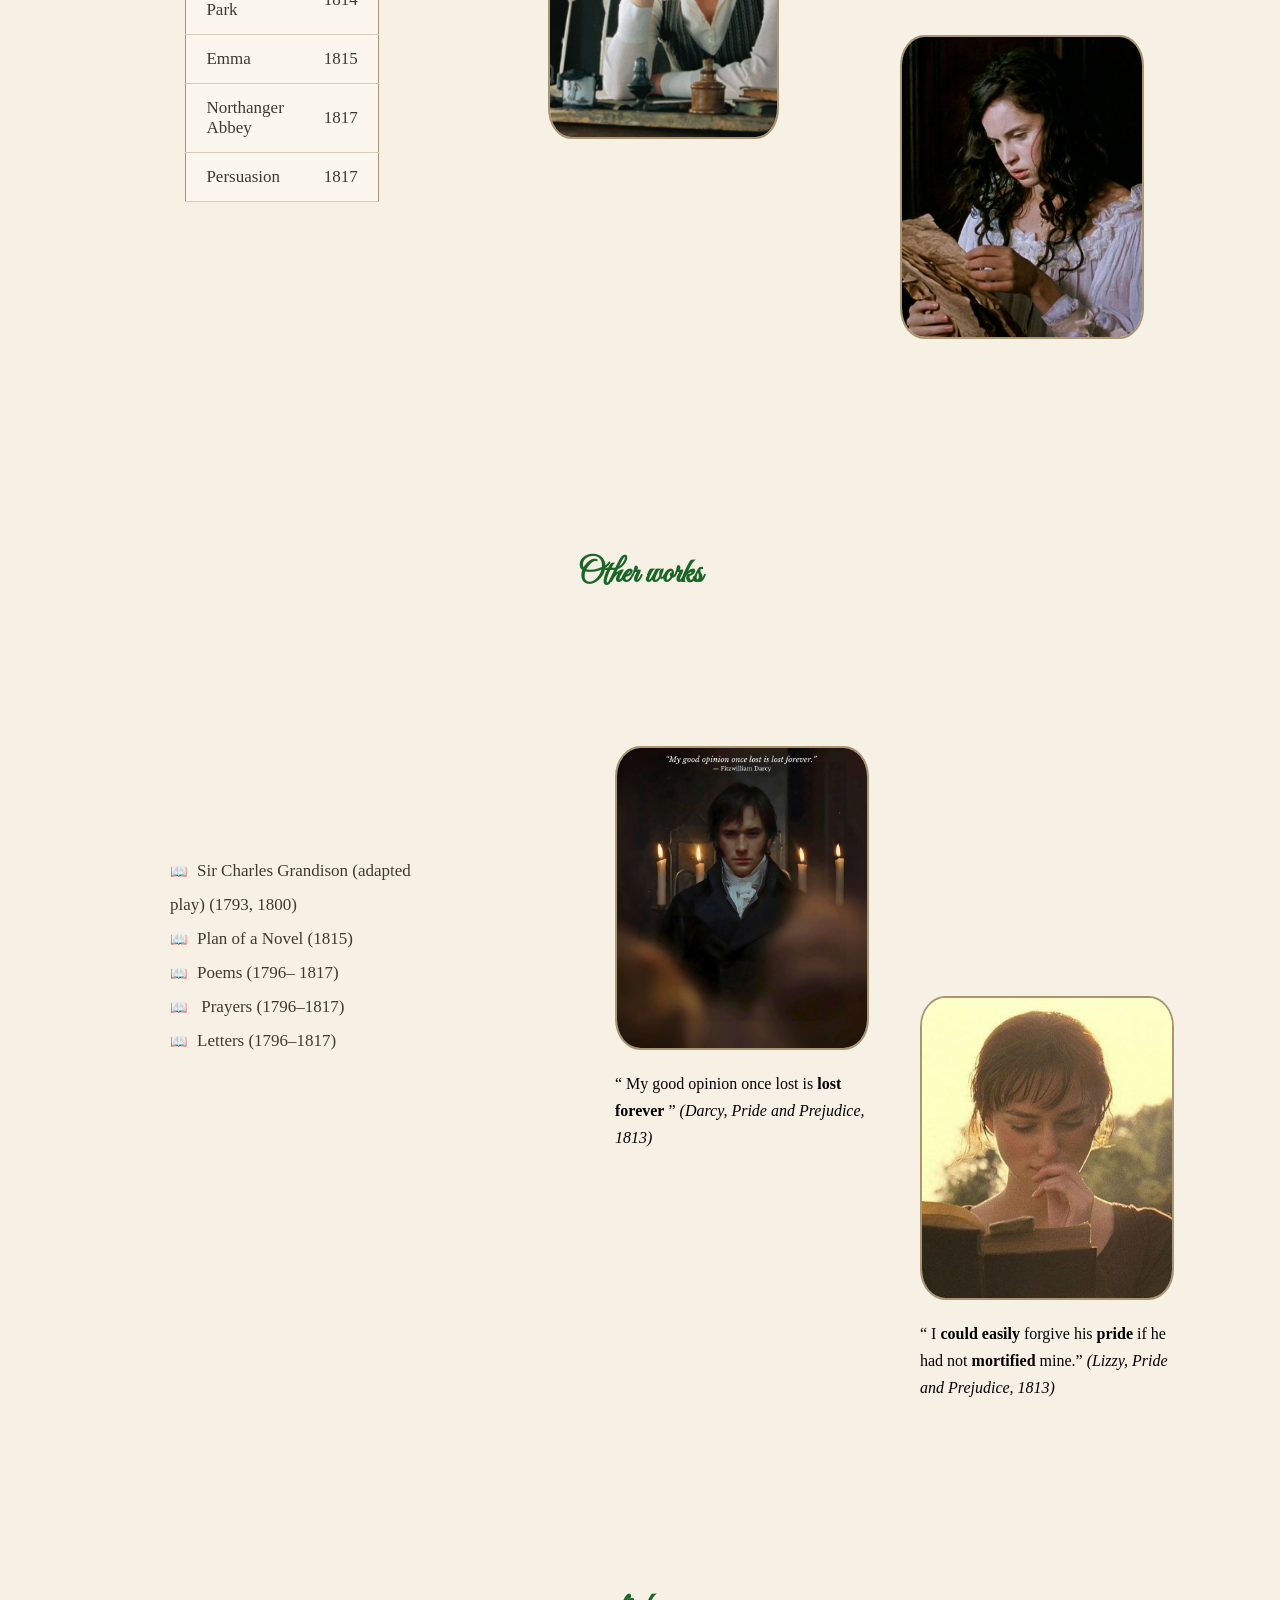
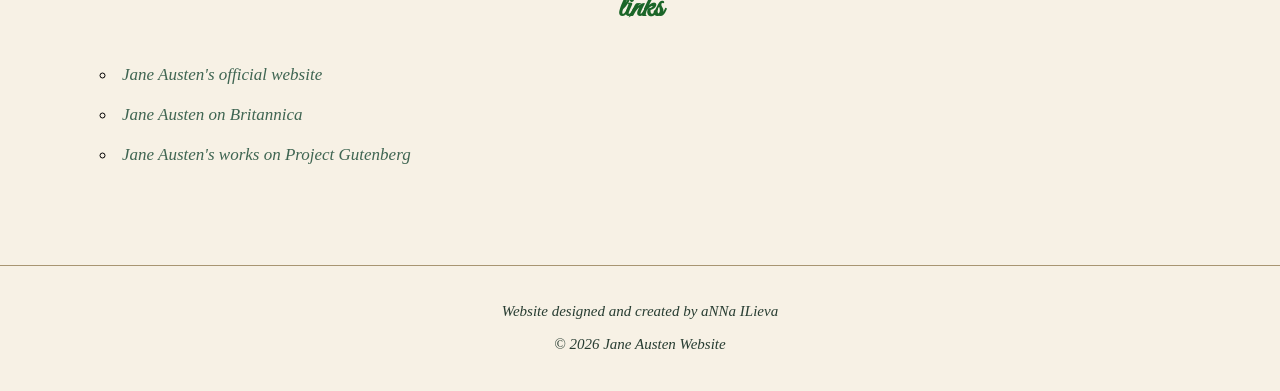
==== commit 4f2cfa15: "Update index.html" ====
--- a/index.html
+++ b/index.html
@@ -274,10 +274,15 @@
        <div class="other-space"></div>
         <div class="other-photo">
           <img src="image/other1.jpg" alt="Darcy">
+           <p class="other-photo-caption"><q> My good opinion once lost is <b>lost forever</b> </q>
+            <cite>(Darcy, Pride and Prejudice, 1813) </cite></p>
+     
         </div>
 
         <div class="other-photo2">
            <img src="image/other2.jpg" alt ="Elizabeth">
+          <p class="other-photo-caption"><q> I <b>could easily  </b>forgive his <b>pride </b>if he had not <b>mortified </b>mine.</q>
+             <cite>(Lizzy, Pride and Prejudice, 1813) </cite></p>
         </div>
           </div>
     </section>
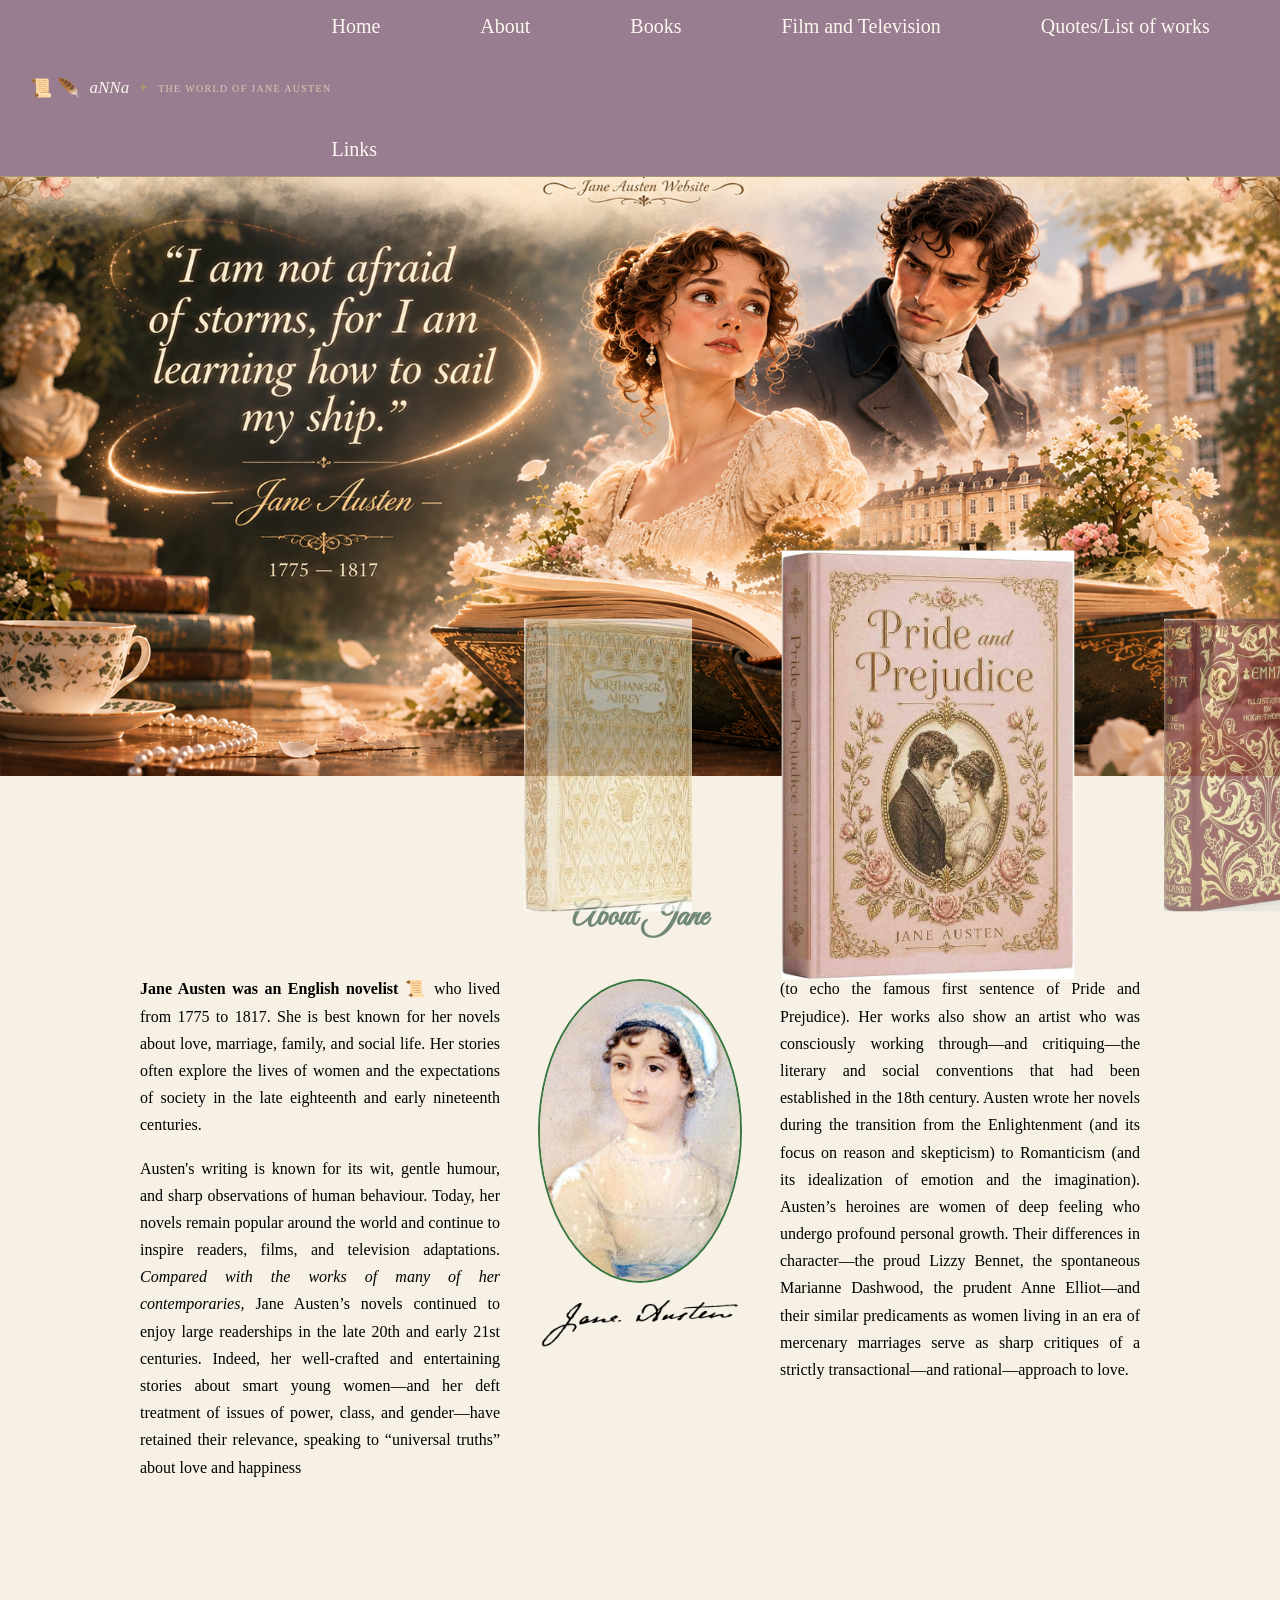
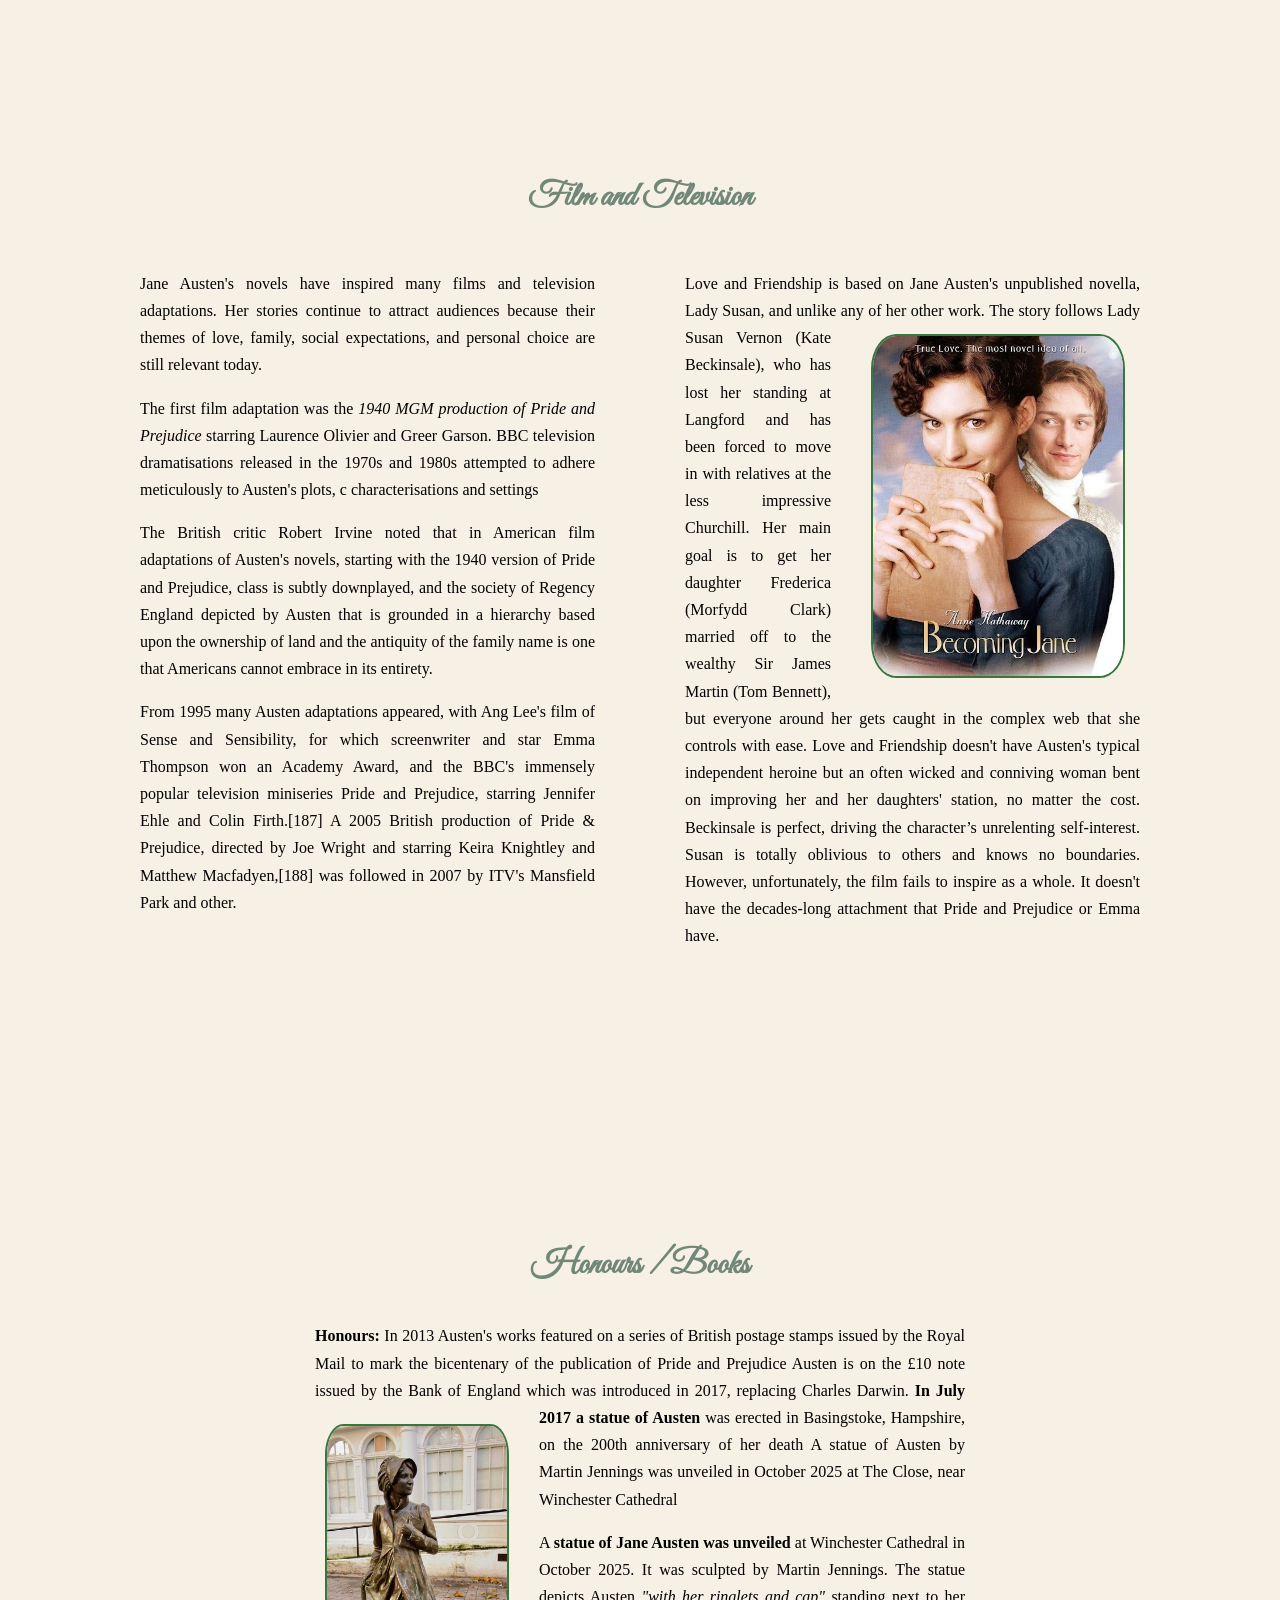
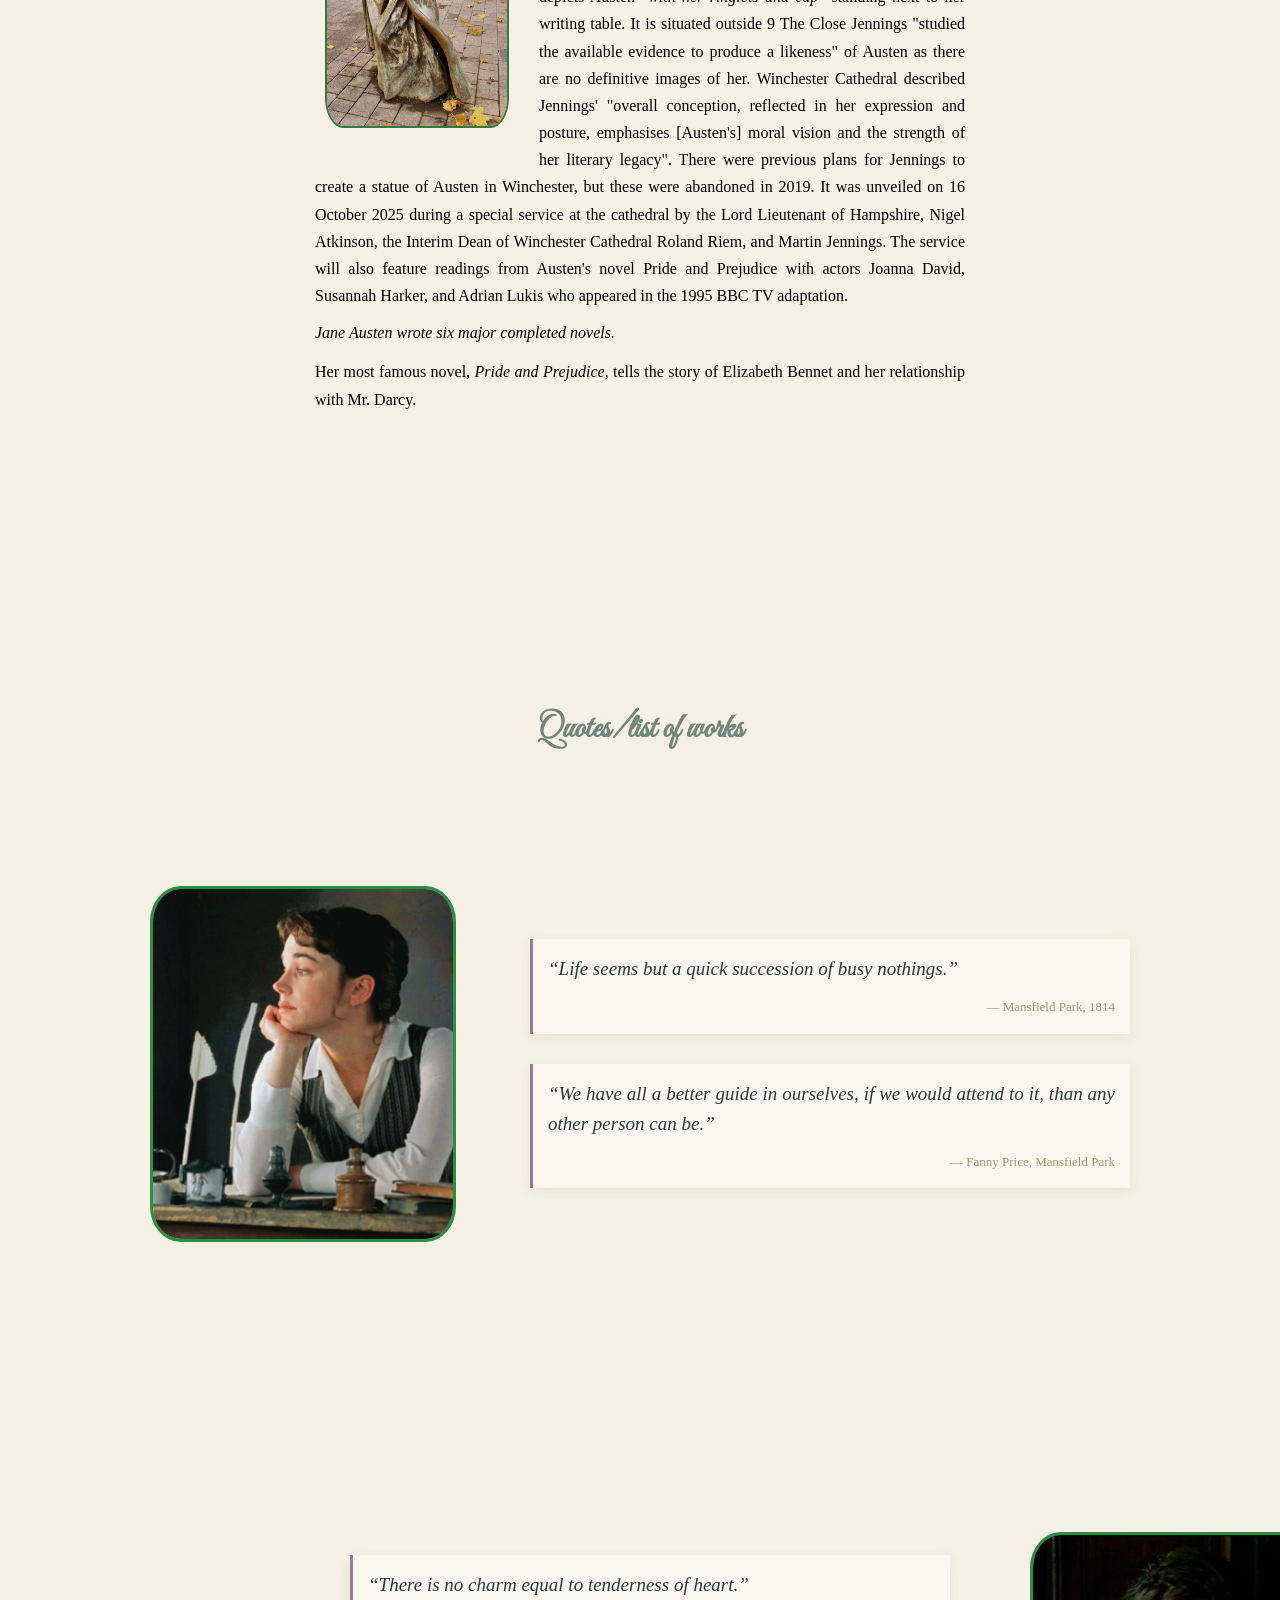
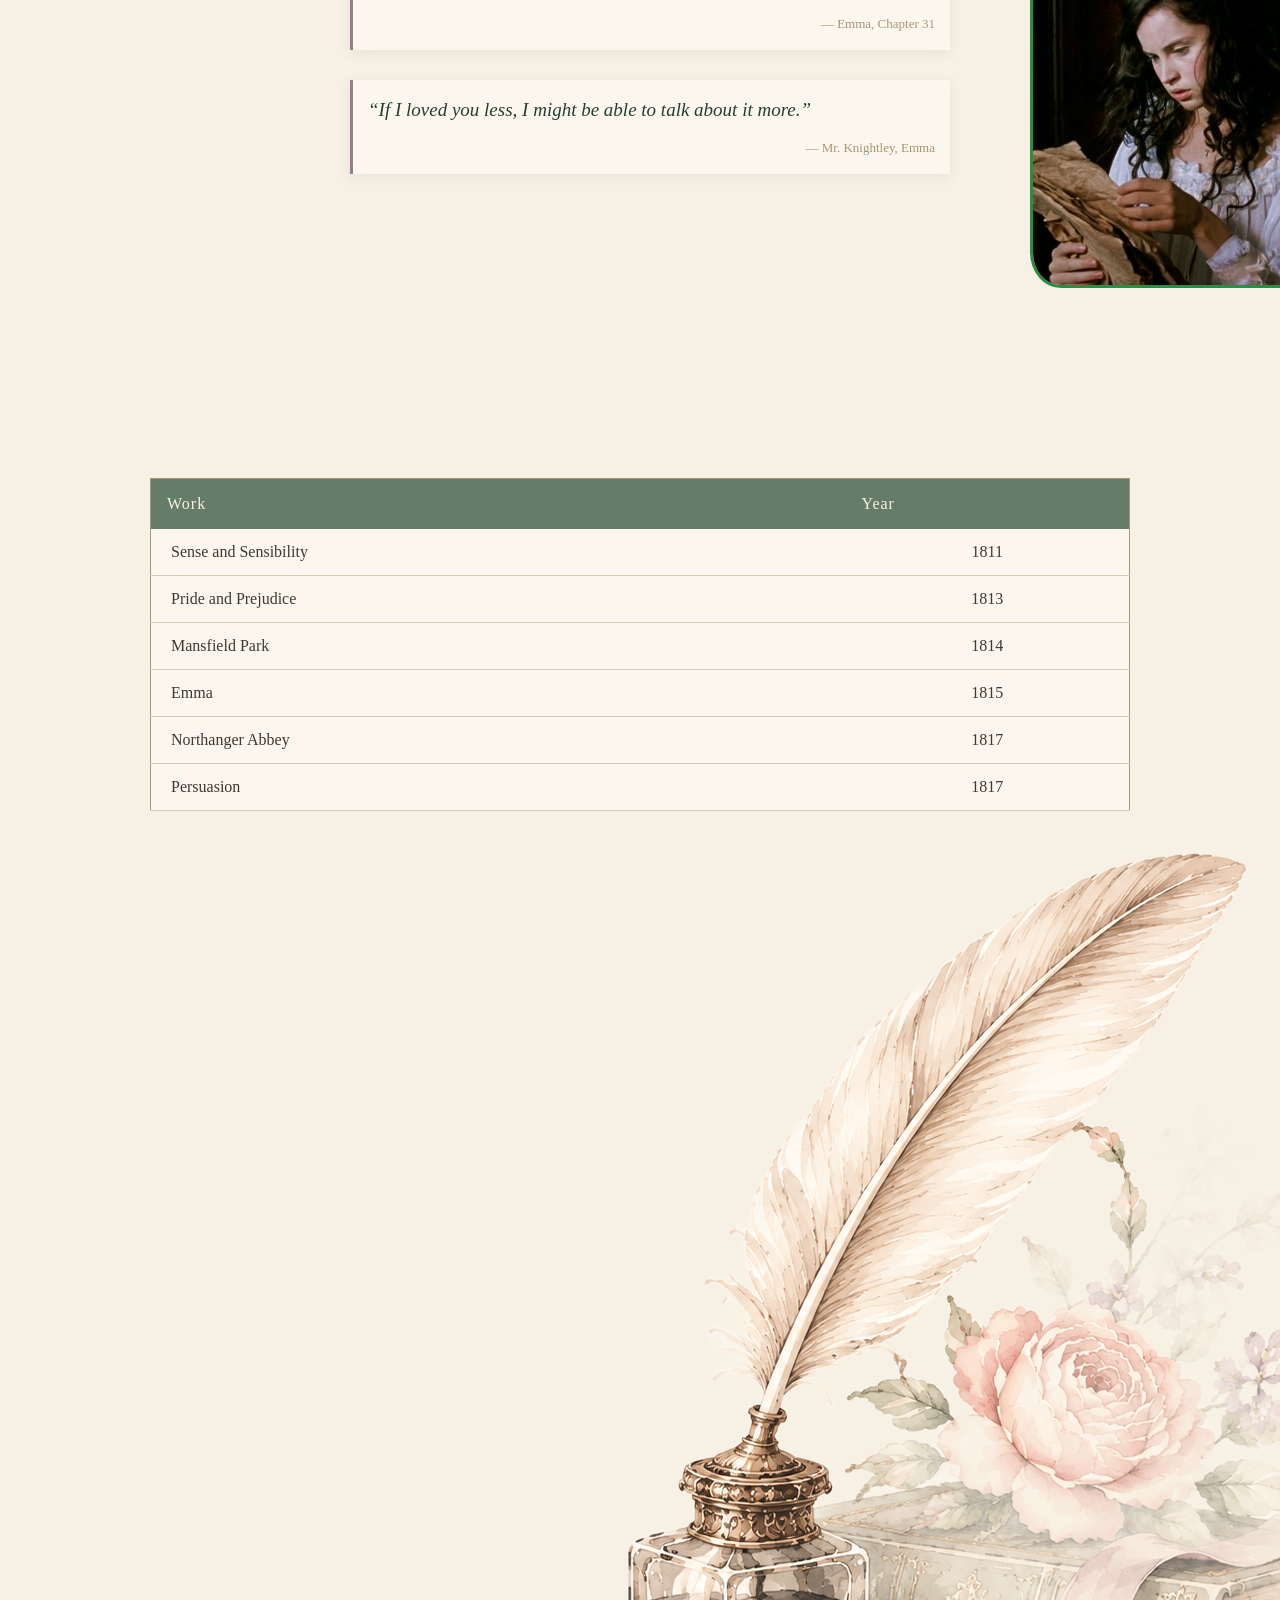
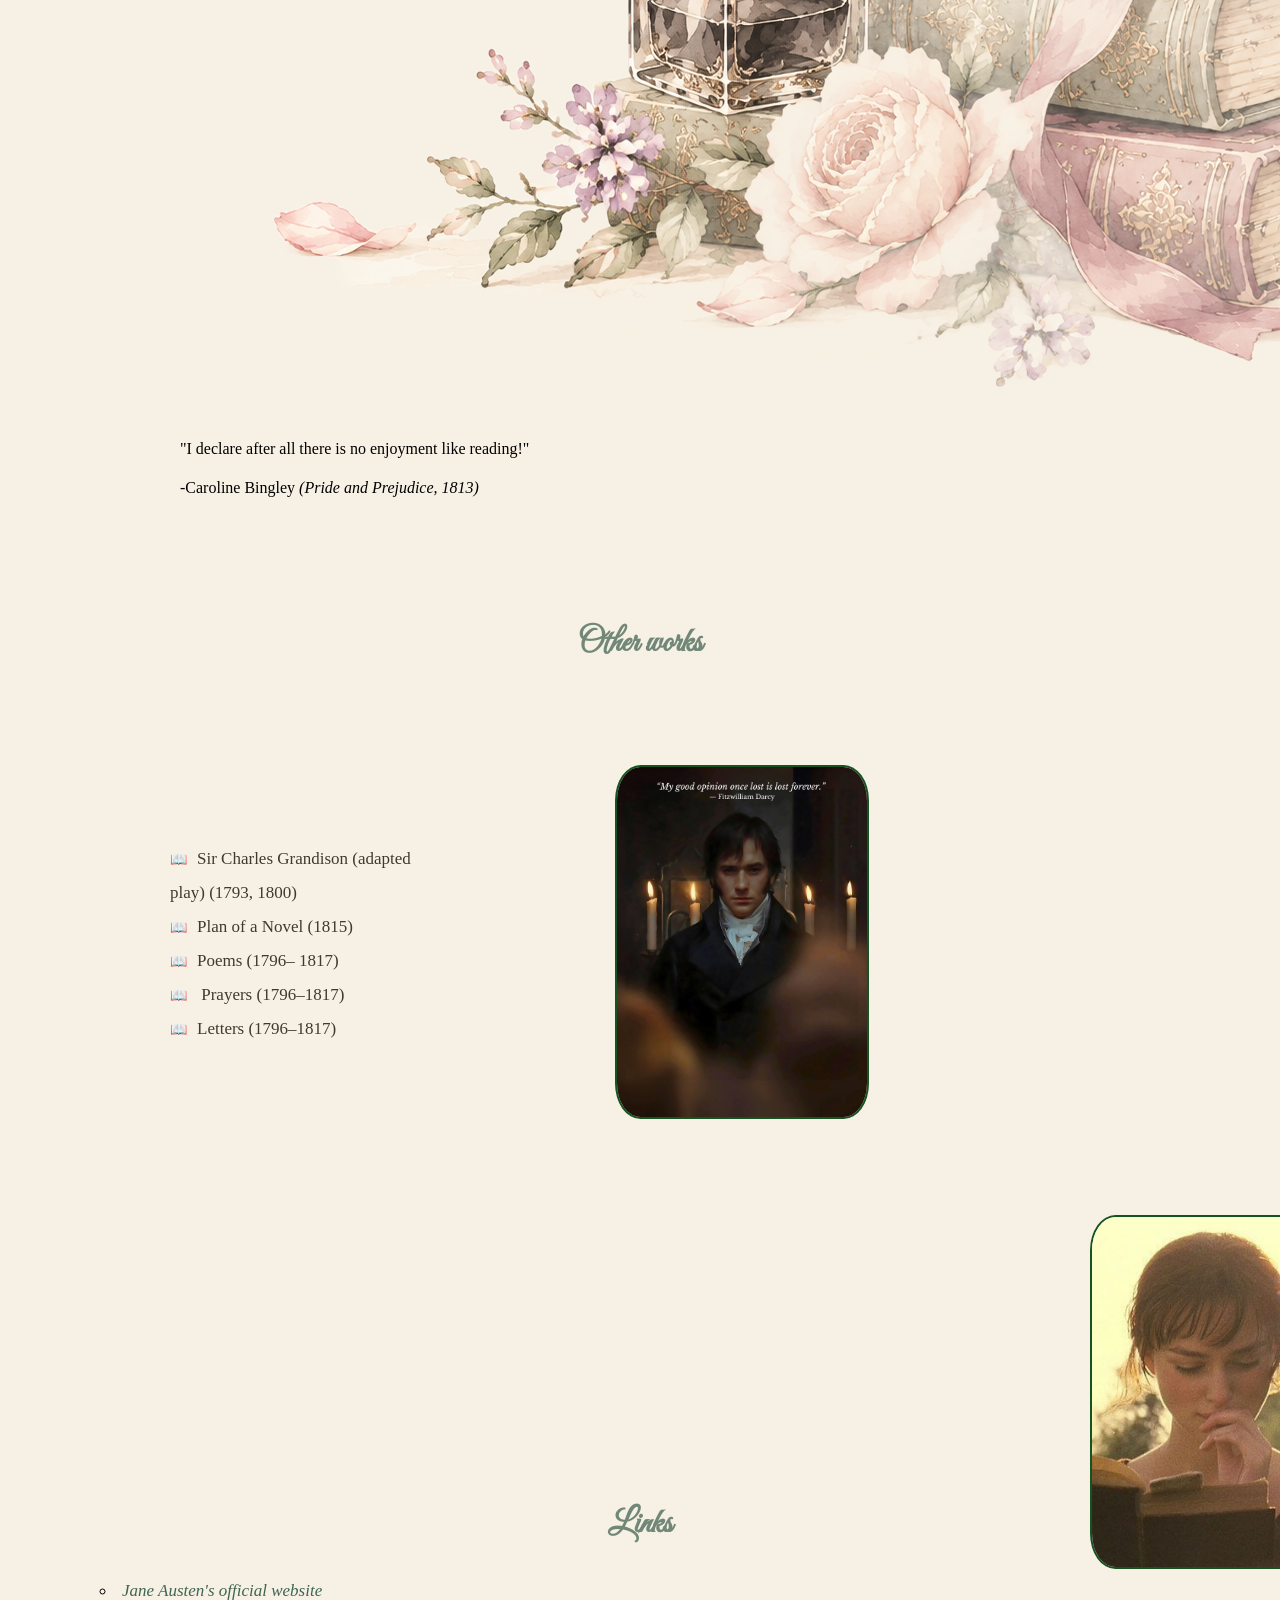
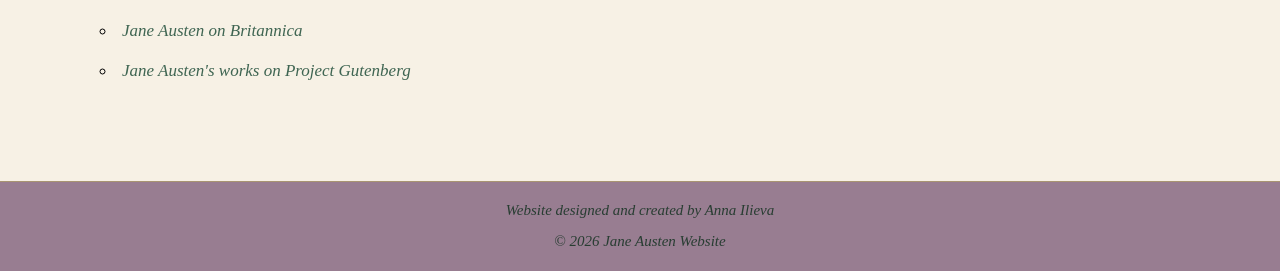
==== commit f21341e4: "Update website design and images" ====
--- a/index.html
+++ b/index.html
@@ -11,40 +11,37 @@
   <body id="home">
   
     <header>
-      <div class="logo">Jane Austen</div>
+      <div class="logo">
+    <span class="logo-main">aNNa</span>
+    <span class="logo-star">✦</span>
+    <span class="logo-sub">THE WORLD OF JANE AUSTEN</span>
+</div>
       <nav>
         <a href="#home">Home</a>
         <a href="#about">About</a>
         <a href="#books">Books</a>
         <a href="#film">Film and Television</a>
-        <a href="#list">List of works </a>
+        <a href="#list">Quotes/List of works </a>
         <a href="#links">Links</a>
       </nav>
     </header>
     <main>
 
 
- <section class="hero-slider">
-
-    <img class="background" src="image/hero2.jpg" alt="English manor">
-
-  
-
-    <div class="book-carousel">
-
-        <img class="book-cover active"
-             src="image/book1.png" alt="Pride and Prejudice">
-
-        <img class="book-cover"
-             src="image/book2.png" alt="Sense and Sensibility">
-
-        <img class="book-cover"
-             src="image/book3.png" alt="Emma">
-
-    </div>
-
+
+<section class="hero-slider">
+    <img
+        class="background"
+        src="image/Austen Romance in Bloom.png"
+        alt="Jane Austen — Literature, Elegance, Timelessness"
+    >
 </section>
 
+<div class="book-carousel">
+    <img src="image/book1.png" class="book-cover" alt="Book 1">
+    <img src="image/book2.png" class="book-cover" alt="Book 2">
+    <img src="image/book3.png" class="book-cover" alt="Book 3">
+</div>
   
     <section id="about">
 
@@ -170,7 +167,7 @@
      </section>
 
      <section id="books"> 
-    <h2>Honours / Books   &#128214</h2>
+    <h2>Honours / Books </h2>
   
        <p> <b>Honours: </b>    
     
@@ -203,61 +200,79 @@
         story of Elizabeth Bennet and her relationship with Mr. Darcy.
       </p>
         </section>
-      <div class="quote-box">
-        <blockquote>
-          "I declare after all there is no enjoyment like reading!"
-
-       <p class="quote-author">
-        - Caroline Bingley <cite> (Pride and Prejudice, 1813)</cite>
-       </p>
-        </blockquote>
+  
+    <section id="list" class="list-text">
+      <h2> Quotes/list of works</h2>
+      <div class="works-layout">
+
+      <div class="works-first-row">
+      <div class="works-photo">
+         <img  src="image/park1.jpg" alt="Mansfield Park">
         </div>
-  
-    <section id="list" class="list-text">
-      <h2> list of works</h2>
-      <div class="works-layout">
-
-        <div class="works-table">
+         <div class="work-quotes">
+        <div class="work-quote">
+      “Life seems but a quick succession of busy nothings.”
+      <p>— Mansfield Park, 1814</p>
+    </div>
+    <div class="work-quote">
+“We have all a better guide in ourselves, if we would attend to it, than any other person can be.”
+<p> — Fanny Price, Mansfield Park</p>
+</div>
+</div>
+</div>
+ <div class="works-second-row">
+        <div class="work-quotes">
+        <div class="work-quote">
+             “There is no charm equal to tenderness of heart.”
+      <p>— Emma, Chapter 31</p>
+      </div>
+     
+         <div class="work-quote">
+      “If I loved you less, I might be able to talk about it more.”
+      <p>— Mr. Knightley, Emma</p>
+    </div>
+    </div>
+     <div class="works-photo works-photo2">
+        <img src= "image/abbey2.jpg" alt="Northanger Abbey">
+        </div>
+       
+  
+    </div>
+          <div class="works-table">
       <table>
         <tr>
           <th>Work</th>
           <th>Year</th>
         </tr>
-        <tr>
-          <td>Sense and Sensibility</td>
-          <td>1811</td>
-        </tr>
-        <tr>
-          <td>Pride and Prejudice</td>
-          <td>1813</td>
-        </tr>
-        <tr>
-          <td>Mansfield Park</td>
-          <td>1814</td>
-        </tr>
-        <tr>
-          <td>Emma</td>
-          <td>1815</td>
-        </tr>
-        <tr>
-          <td>Northanger Abbey</td>
-          <td>1817</td>
-        </tr>
-        <tr>
-          <td>Persuasion</td>
-          <td>1817</td>
-        </tr>
+         <tr><td>Sense and Sensibility</td><td>1811</td></tr>
+        <tr><td>Pride and Prejudice</td><td>1813</td></tr>
+        <tr><td>Mansfield Park</td><td>1814</td></tr>
+        <tr><td>Emma</td><td>1815</td></tr>
+        <tr><td>Northanger Abbey</td><td>1817</td></tr>
+        <tr><td>Persuasion</td><td>1817</td></tr>
       </table>
       </div>
-      <div class="empty-space"></div>
-      <div class="works-photo">
-         <img  src="image/park1.jpg" alt="Mansfield Park">
-        </div>
-         <div class="works-photo2">
-        <img src= "image/abbey2.jpg" alt="Northanger Abbey">
-        </div>
-        </div>
-        </section>
+      </div>
+    <div class="q-decoration-image">
+
+  <img src="image/vintage2.png"
+       alt="Vintage books and quill"
+       class="quote-image2">
+
+  <div class="quote-decoration">
+
+    <div class="quote-box">
+      <blockquote>
+        "I declare after all there is no enjoyment like reading!"
+
+        <p class="quote-author">
+          -Caroline Bingley
+          <cite>(Pride and Prejudice, 1813)</cite>
+        </p>
+      </blockquote>
+</div>
+</section>
+
         <section class="other-section">
       <h2>Other works</h2>
        <div class="other-layout">
@@ -274,22 +289,18 @@
        <div class="other-space"></div>
         <div class="other-photo">
           <img src="image/other1.jpg" alt="Darcy">
-           <p class="other-photo-caption"><q> My good opinion once lost is <b>lost forever</b> </q>
-            <cite>(Darcy, Pride and Prejudice, 1813) </cite></p>
-     
         </div>
 
         <div class="other-photo2">
            <img src="image/other2.jpg" alt ="Elizabeth">
-          <p class="other-photo-caption"><q> I <b>could easily  </b>forgive his <b>pride </b>if he had not <b>mortified </b>mine.</q>
-             <cite>(Lizzy, Pride and Prejudice, 1813) </cite></p>
         </div>
           </div>
+           
     </section>
-  
+ 
    
     <section id="links">
-      <h2>links</h2>
+      <h2>Links</h2>
       <ul>
         <li><a href="https://www.janeausten.org/" target="_blank">Jane Austen's official website</a></li>
         <li><a href="https://www.britannica.com/biography/Jane-Austen" target="_blank">Jane Austen on Britannica</a></li>
@@ -299,8 +310,10 @@
     </main>
    <footer>
    
-    <p>Website designed and created by aNNa ILieva</p>
+    <p>Website designed and created by Anna Ilieva</p>
     <p>© 2026 Jane Austen Website</p>
+    </div>
+    
 </footer>
     <script src="script.js"></script>
   </body>
--- a/style/style.css
+++ b/style/style.css
@@ -3,16 +3,41 @@
 body{
 
   background-color: #f7f1e5;
-  padding-top: 70px;
+  padding-top: 56px;
   margin: 0;
 }
-.logo{
-    font-family:"Monotype Corsiva",cursive;
-    font-size: 20px;
-}
-.logo::before {content: "📜 🪶" ; 
-    margin-right:6px;
-}
+.logo {
+    display: flex;
+    align-items: center;
+    gap: 9px;
+    white-space: nowrap;
+}
+
+.logo::before {
+    content: "📜 🪶";
+    font-size: 18px;
+    margin-right: 2px;
+}
+
+.logo-main {
+    font-family:Georgia, serif;
+    font-style: italic;
+    font-size: 17px;
+    color:  #fbf7ee;
+}
+
+.logo-star {
+    color: #A89572;
+    font-size: 13px;
+}
+
+.logo-sub {
+    font-family: Georgia, serif;
+    font-size: 10px;
+    letter-spacing: 1.3px;
+    color: #D8CBB5;
+}
+
 header{
 display: flex;
 justify-content: space-between;
@@ -24,8 +49,8 @@
 box-sizing: border-box;
 padding: 15px 30px;
 font-size: 20px;
-background-color: #f7f1e5;
-border-bottom: 1px solid #594A3C;
+background-color:#987D91;;
+border-bottom: 1px solid #A89572;
 z-index: 1000;
 
 }
@@ -35,17 +60,17 @@
      flex-wrap: wrap;
 }
 nav a {
-    color: #3f6552;
+    color:  #fbf7ee;
     text-decoration: none;
   font-size: 20px;
 }
 
 nav a:visited {
-    color: #283D32;
+    color:  #fbf7ee;
 }
 
 nav a:hover {
-    color: #6B3035;
+    color: #A89572;
 }
 h1{
     color:  rgba(27, 101, 40, 0.867);
@@ -53,7 +78,7 @@
     text-align: center;
 }
 h2 {
-    color: #1b6528;
+    color:  #718879;
     font-size: 34px;
     font-family: 'Great Vibes', cursive;
     font-weight: bold;
@@ -61,7 +86,6 @@
     margin-bottom: 35px;
     margin-top: 40px;
 }
-
 
 p{
     font-size: 16px;
@@ -93,7 +117,6 @@
     text-align: justify;
 }
 
-
 .film-text h2 {
     text-align: center;
 }
@@ -115,7 +138,7 @@
 .film{
     float:right;
     width: 250px;
-    height:330px;
+    height:340px;
     border-radius: 10%;
     border: 2px solid rgba(27, 101, 40, 0.867);
     margin-left: 40px;
@@ -180,53 +203,52 @@
     margin-bottom: 60px;}
 
 
+/* ГЛАВНЫЙ БАННЕР JANE AUSTEN */
+
 .hero-slider {
+    position: relative;
+    display: block;
     width: 100%;
-    height: 85vh;
-    position: relative;
-    overflow: hidden;
-}
-
+    height: auto;
+    min-height: 0;
+    margin: 0 0 60px 0;
+    padding: 0;
+    overflow: visible;
+}
 
 
 .background {
+    display: block;
     width: 100%;
-    height: 100%;
-    object-fit: cover;
-}
-
-
-
-.hero-slider {
-    width: 100%;
-    height: 85vh;
-    position: relative;
-    overflow: hidden;
-    margin-bottom: 100px;
-}
-
-
-
+    height: auto;
+    max-width: 100%;
+     object-fit: cover;
+    object-position: center 10%;;
+}
 
 
 .book-carousel {
     position: absolute;
-    top: 63%;
-    left: 65%;
-    width: 600px;
-    height: 500px;
+    left: 50%;
+    top: 85%;
     transform: translate(-50%, -50%);
-    z-index: 3;
-}
-
-
-.book-cover.left {
-    transform: translate(-150%, -50%) scale(0.75);
-    opacity: 0.6;
-    z-index: 1;
-}
-
-
+    display: flex;
+    justify-content: center;
+    align-items: center;
+    gap: 25px;
+    width: 90%;
+    z-index: 5;
+}
+
+.book-cover {
+    position: absolute;
+    width: 440px;
+    height: 300px;
+    top: 50%;
+    left: 50%;
+    object-fit: contain;
+    transition: all 1s ease-in-out;
+}
 
 .book-cover.center {
     transform: translate(-50%, -50%) scale(1.1);
@@ -234,14 +256,17 @@
     z-index: 3;
 }
 
-
+.book-cover.left {
+    transform: translate(-150%, -50%) scale(0.75);
+    opacity: 0.7;
+    z-index: 1;
+}
 
 .book-cover.right {
     transform: translate(50%, -50%) scale(0.75);
-    opacity: 0.6;
+    opacity: 0.7;
     z-index: 2;
 }
-
 
 .slide-content {
     position: absolute;
@@ -267,14 +292,13 @@
     font-size: 20px;
 }
 
-
 .book-cover {
     position: absolute;
-    width: 340px;
+    width: 320px;
     height: 390px;
     object-fit: contain;
-    top: 50%;
-    left: 50%;
+    top: 60%;
+    left: 75%;
     transform: translate(-50%, -50%);
     transition: all 2s ease-in-out;
 }
@@ -289,36 +313,10 @@
 }
 
 
-.quote-box {
-  max-width:700px;
-    margin: 50px auto;
-    padding:25px;
-    background-color: #fbf7ee;
-    border-left: 4px solid #578369;
-    text-align: left;
-
-}
-
-.quote-box blockquote {
-  font-family:'Gill Sans','Gill Sans MT', Calibri, "Trebuchet MS", sans-serif;
-  font-size: 22px;
-  font-style: italic;
-  font-weight: 500;
-  color:#1b6528;
-  margin:0;
-
-  
-}
-.quote-author {
-text-align: right;
-font-size: 14px;
-color:#1b6528;
-margin-top: 20px;
-}   
 
 #list {
     max-width: 1000px;
-    margin: 200px auto 60px;
+    margin: 100px auto 25px;
 }
 
 #list table {
@@ -333,7 +331,7 @@
 }
 
 #list th {
-    background-color: #283D32;
+    background-color: #657C68;
     color: #f7f1e5;
     padding: 16px;
     font-weight: normal;
@@ -356,50 +354,111 @@
 #list tr:hover {
     background-color: #eee5d5;
 }
+
 .works-layout {
-    display: grid;
-    grid-template-columns: 1.8fr 1fr 2fr 3fr;
-    gap: 25px;
-    align-items: center;
-    max-width: 1400px;
-    margin: 30px auto;
-    padding-left: 40px; 
-      box-sizing: border-box;
-}
-
-.works-table table {
+  display: grid;
+  grid-template-columns: 1fr 1fr;
+  gap: 0px;
+  align-items: center;
+  margin: 10px;
+
+}
+
+.works-table {
+  grid-column: 1 / -1;
+margin-top: 490px;
+}
+
+#list .works-table table {
+  width: 100%;
+  margin: 0 auto;
+  font-size: 16px;
+}
+
+.works-photo img {
+  width: 100%;
+  max-width: 300px;
+  height: 350px;
+  object-fit: cover;
+  border: 3px solid #289040;
+  border-radius: 10%;
+  display: block;
+ 
+}
+.works-photo2 {
+  margin-top: 90px;
+}
+.work-quotes {
+  display: grid;
+  gap: 30px;
+}
+
+.work-quote {
+  background: #fbf7ee;
+  border-left: 3px solid #987D91;
+  padding: 15px;
+  font-family: Georgia, serif;
+  font-size: 19px;
+  font-style: italic;
+  line-height: 1.6;
+  color: #283D32;
+  box-shadow: 0 3px 12px rgba(40, 61, 50, 0.08);
+}
+
+.work-quote p {
+  text-align: right;
+  font-size: 13px;
+  font-style: normal;
+  color: #A89572;
+  margin: 12px 0 0;
+}
+.works-first-row {
+  grid-column: 1 / -1;
+  display: grid;
+  grid-template-columns: 300px 1fr;
+  gap: 80px;
+  align-items: center;
+  transform: translateY(100px);
+}
+.works-second-row {
+  grid-column: 1 / -1;
+  display: grid;
+  grid-template-columns: 1fr 300px;
+  gap:80px;
+  align-items: center;
+  transform: translateX(200px)  translateY(300px);
+}
+
+/* Phone version */
+
+@media (max-width: 700px) {
+  .works-layout {
+    grid-template-columns: 1fr;
+  }
+
+  .works-table {
+    grid-column: auto;
+  }
+
+  .works-table table {
     width: 100%;
+  }
+
+  .works-photo img {
+    height: 260px;
     margin: 0 auto;
-    font-size: 16px;
-}
-
-.works-photo img,
-.works-photo2 img {
-    width: 100%;
-    max-width: 300px;
-    height: 300px;
-    object-fit: cover;
-    border: 2px solid #a89572;
-    border-radius: 10%;
-}
-
-.works-photo {
-    margin-left: 0px;
-}
-
-.works-photo2 {
-    margin-top: 400px;
-    margin-left: 100px;
-}
+  }
+}
+
 .other-section {
     max-width: 1200px;
-    margin: 100px auto;
+    margin: 10px auto;
     box-sizing: border-box;
 }
 
 .other-section h2 {
     text-align: center;
-    margin-bottom: 150px;
+    margin-bottom: 100px;
 }
 
 .other-layout {
@@ -430,16 +489,36 @@
 .other-photo img,
 .other-photo2 img {
     width: 100%;
-    max-width: 300px;
-    height: 300px;
+    max-width: 400px;
+    height: 350px;
     object-fit: cover;
-    border: 2px solid #a89572;
-    border-radius: 10%;
+    border: 2px solid #145420;
+     border-radius: 10%;
 }
 .other-photo2 {
- 
-       transform: translateX(30px) translateY(250px);;
-}
+   
+  transform: translateX(200px) translateY(450px);
+}
+
+.other-photo-caption{
+    font-family: Georgia, serif;
+    font-size: 16px;
+    font-style: italic;
+    text-align: center;
+    margin-top: 10px;
+    color:#145420;
+      max-width: 250px;
+}
+.other-photo-caption{
+    font-family: Georgia, serif;
+    font-size: 16px;
+    font-style: italic;
+    text-align: center;
+    margin-top: 10px;
+    color:#145420;
+      max-width: 250px;
+}
+
 
 #links ul {
     list-style: circle;
@@ -472,17 +551,54 @@
 
 footer {
     text-align: center;
-    padding: 25px 20px;
+    padding: 10px 8px;
     border-top: 1px solid #a89572;
-    margin-top: 60px;
+    margin-top: 10px;
+    gap: 10px;
+    background-color:#987D91;
 }
 
 footer p {
    font-family: 'Great Vibes' cursive;
-  font-style: italic;
+   font-style:italic;
     font-size: 15px;
     color: #283D32;
-    margin: 8px 0;
+    margin: 6px 0;
+}
+.site-footer {
+    display: flex;
+    justify-content: flex-start;
+}
+
+.footer-logo {
+    width: 130px;
+    height: auto;
+    border-radius: 80%;
+}
+
+   @media (max-width: 1100px) {
+
+    .book-carousel {
+        top: 80%;
+    }
+
+    .book-cover {
+        width: 240px;
+        height: 300px;
+    }
+
+    .book-cover.center {
+        transform: translate(-50%, -50%) scale(1.05);
+    }
+
+    .book-cover.left {
+        transform: translate(-140%, -50%) scale(0.7);
+    }
+
+    .book-cover.right {
+        transform: translate(40%, -50%) scale(0.7);
+    }
+
 }
 
 .pinyon { font-family: 'Pinyon Script', cursive; }
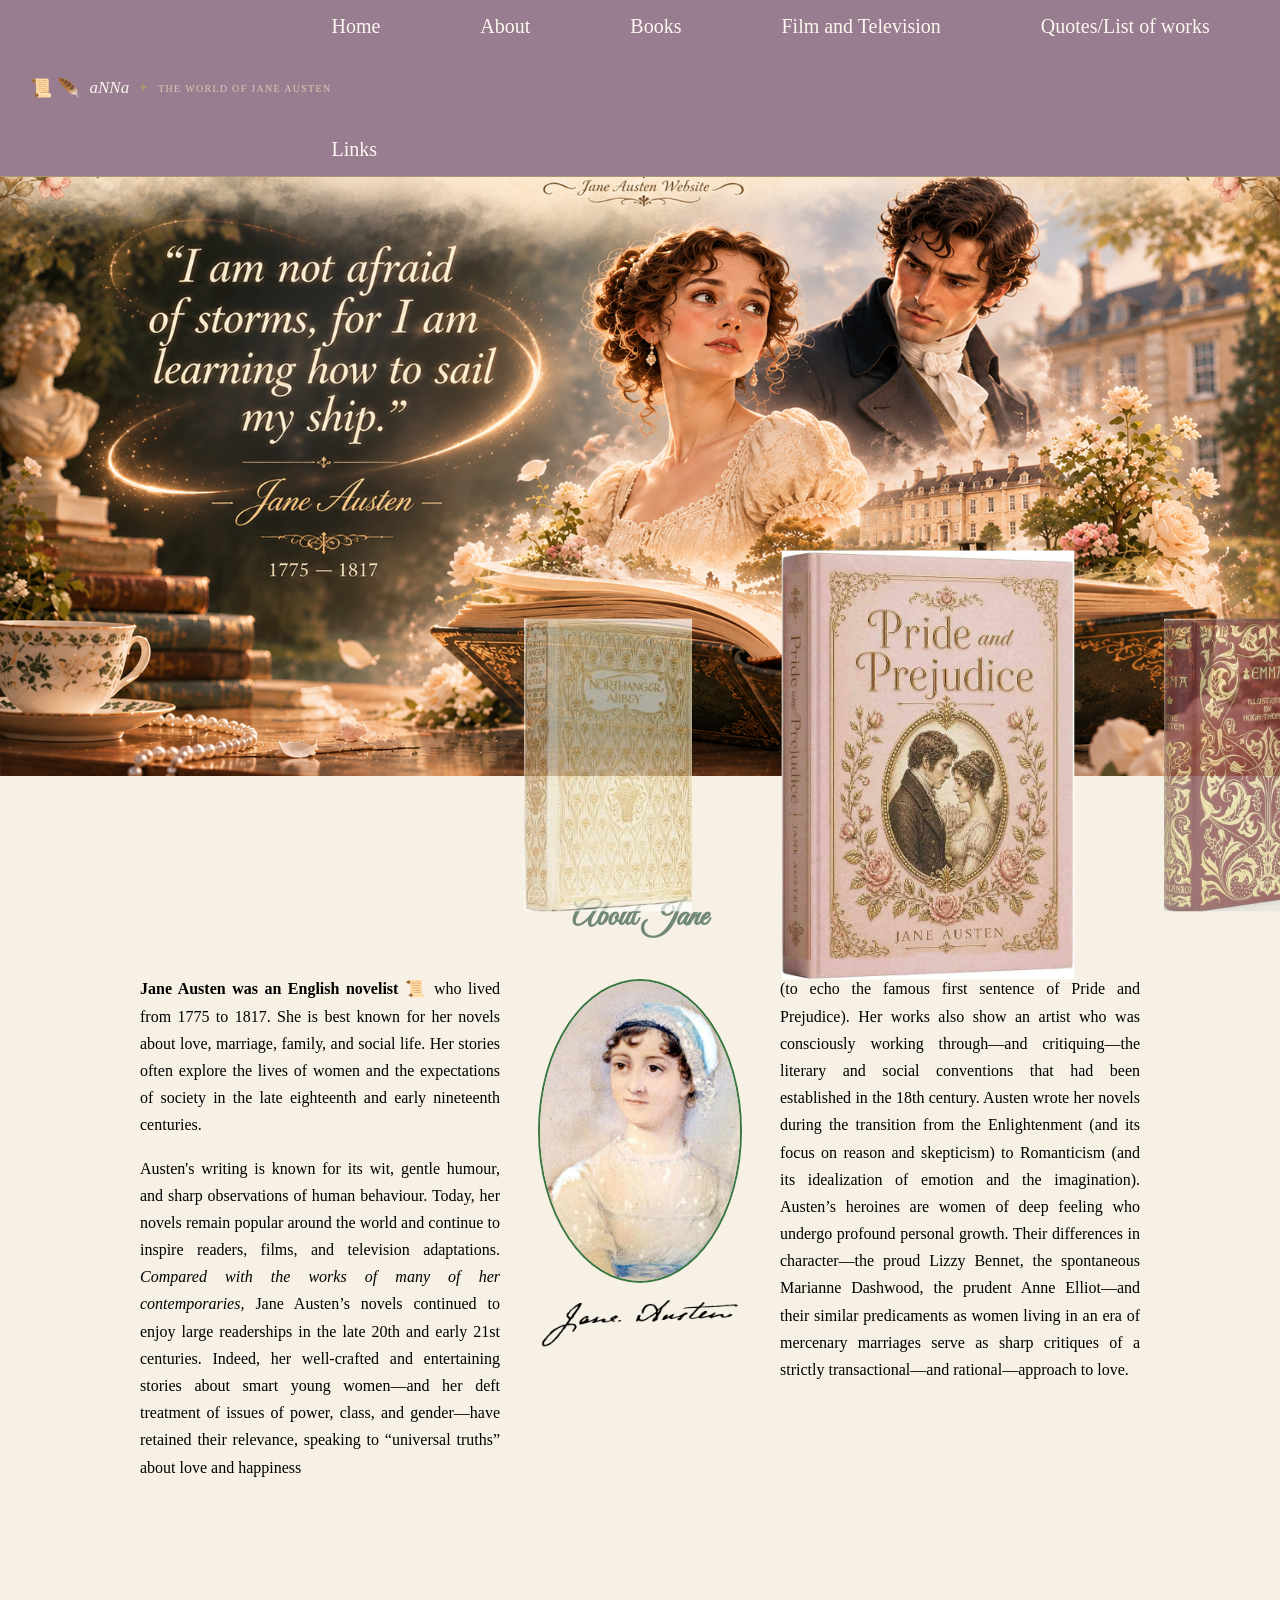
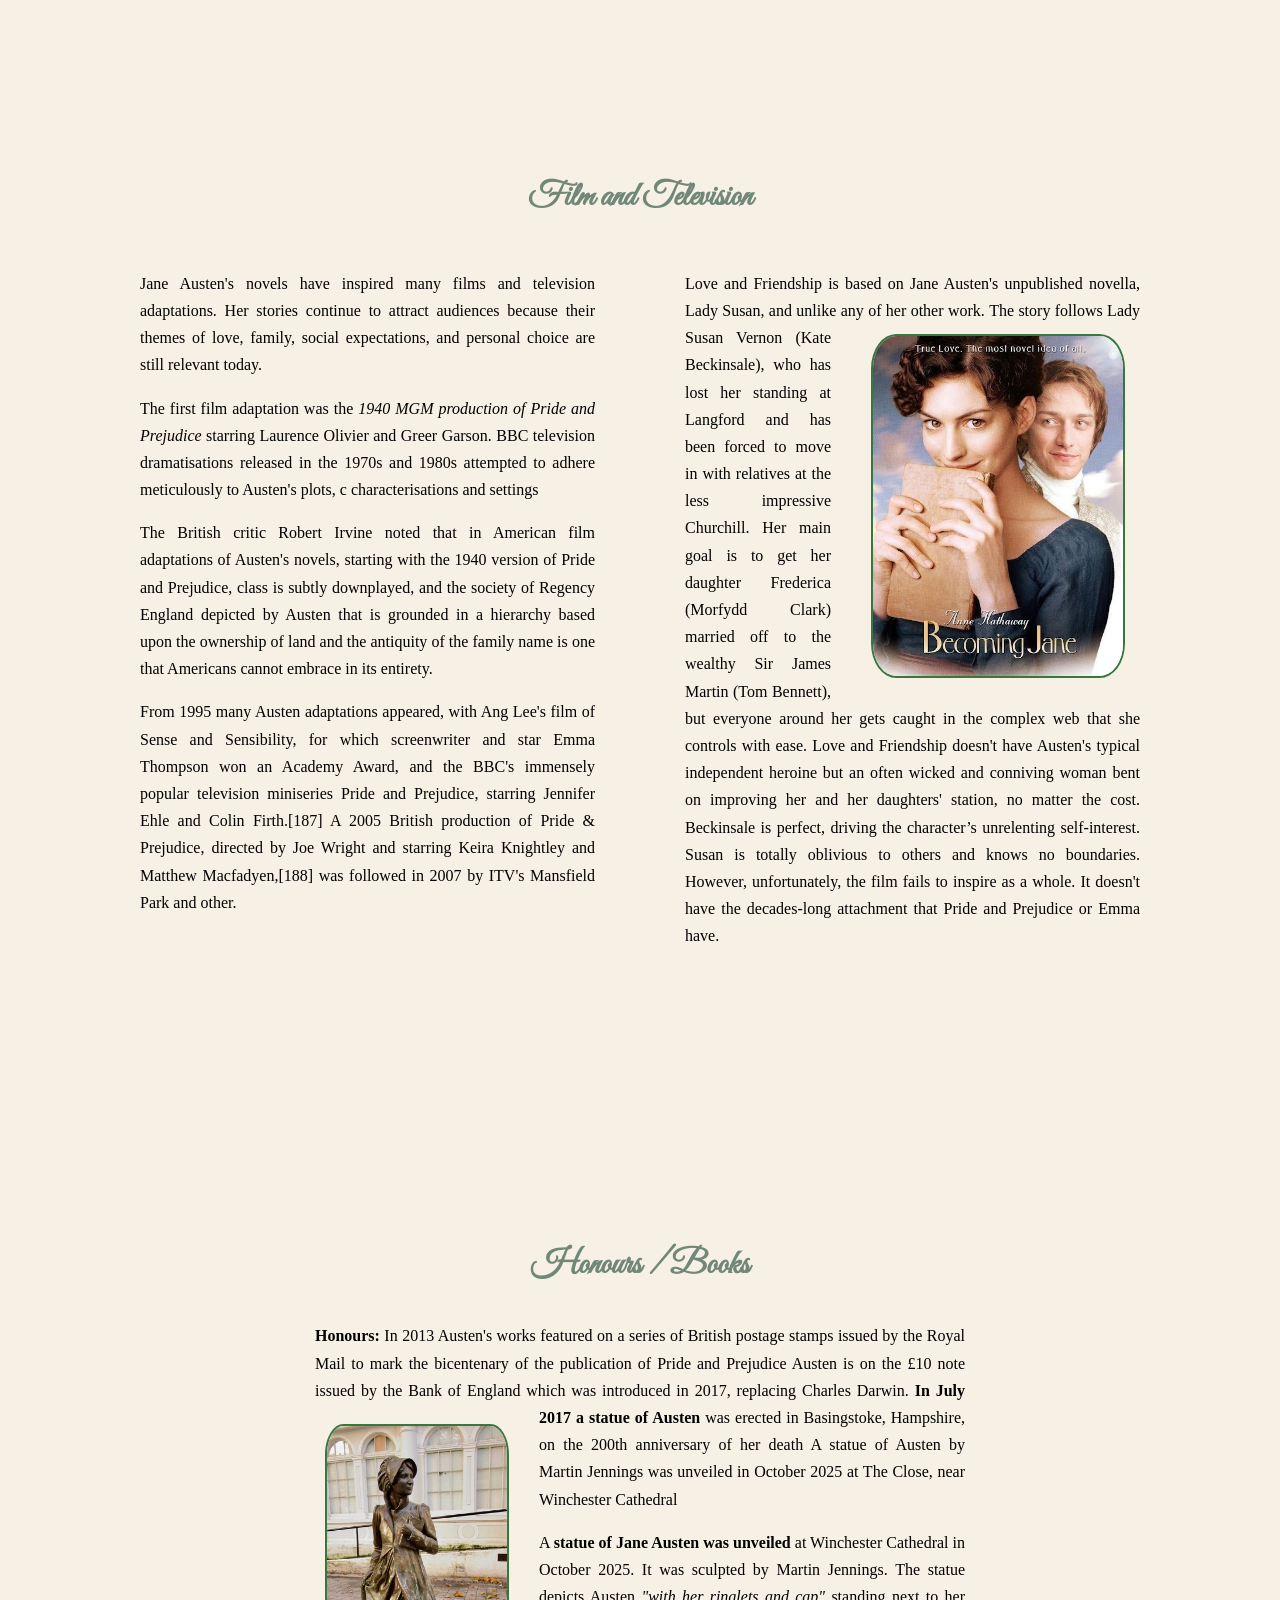
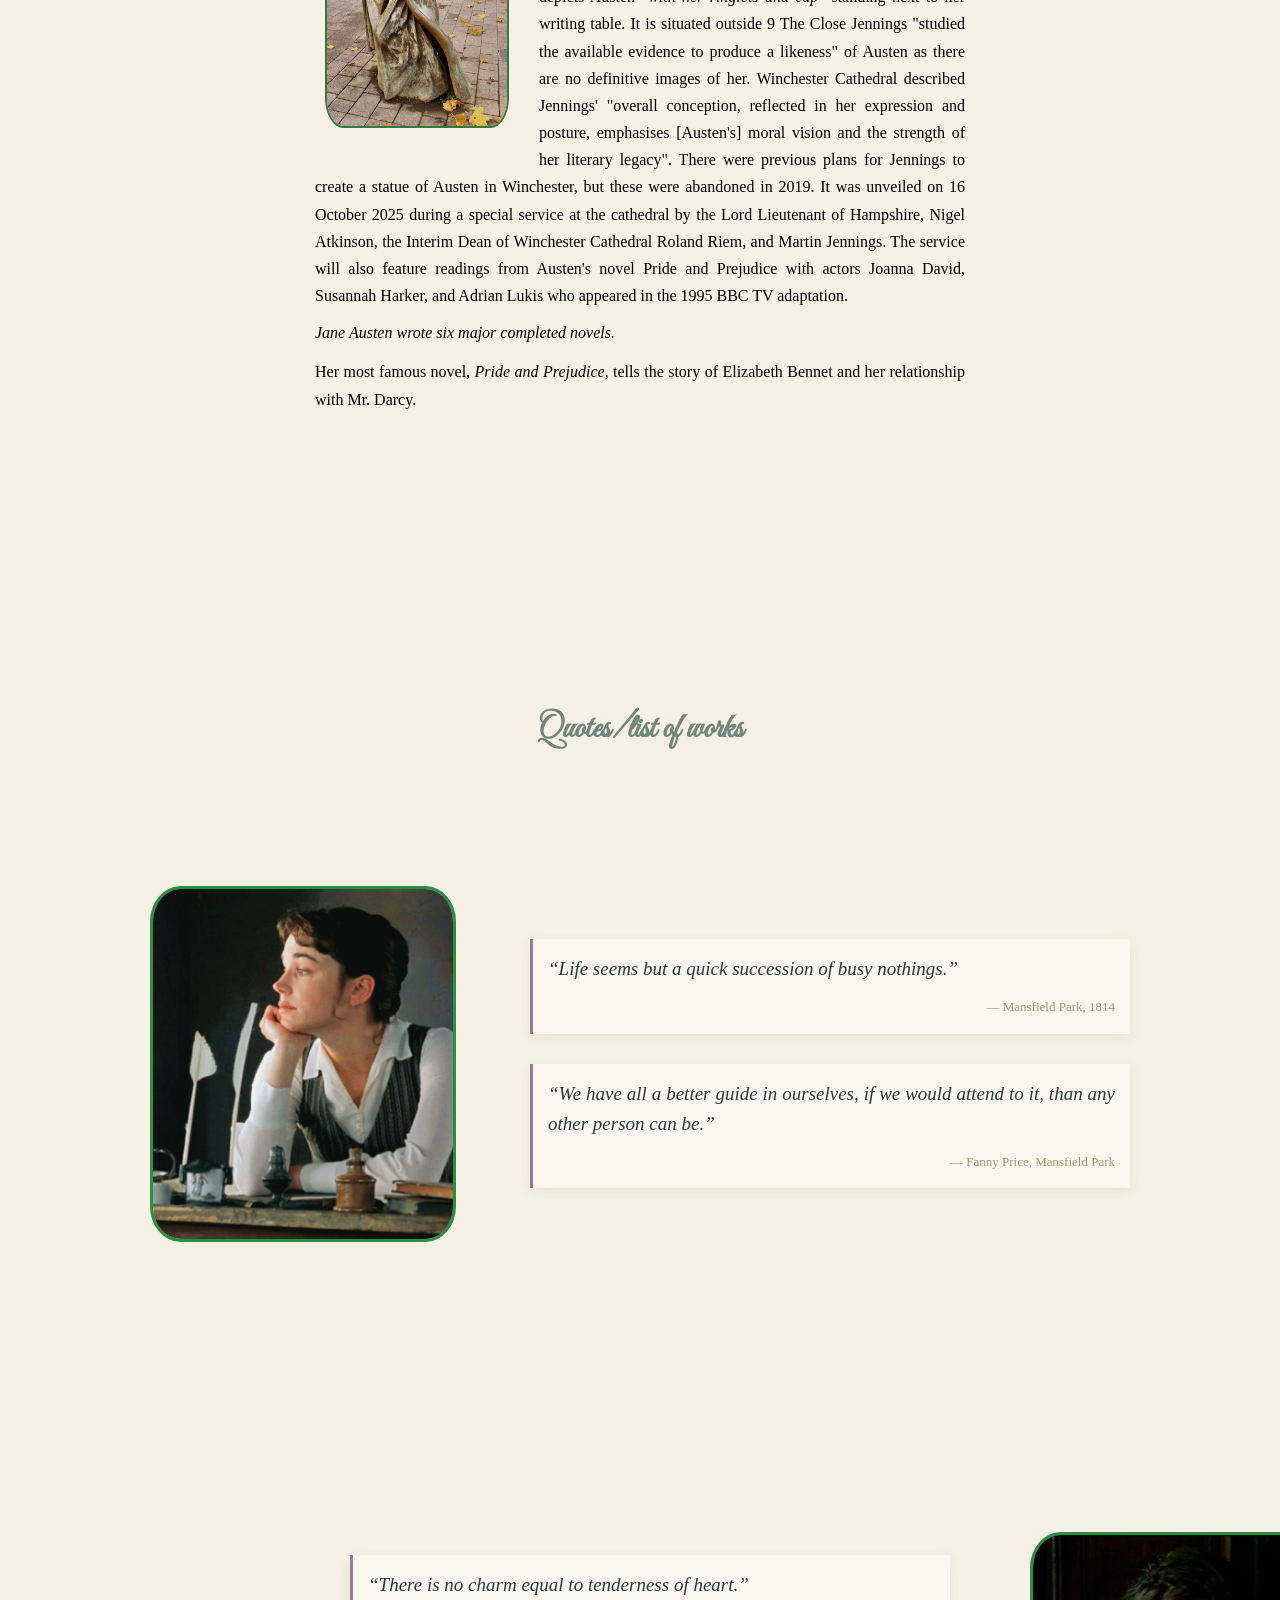
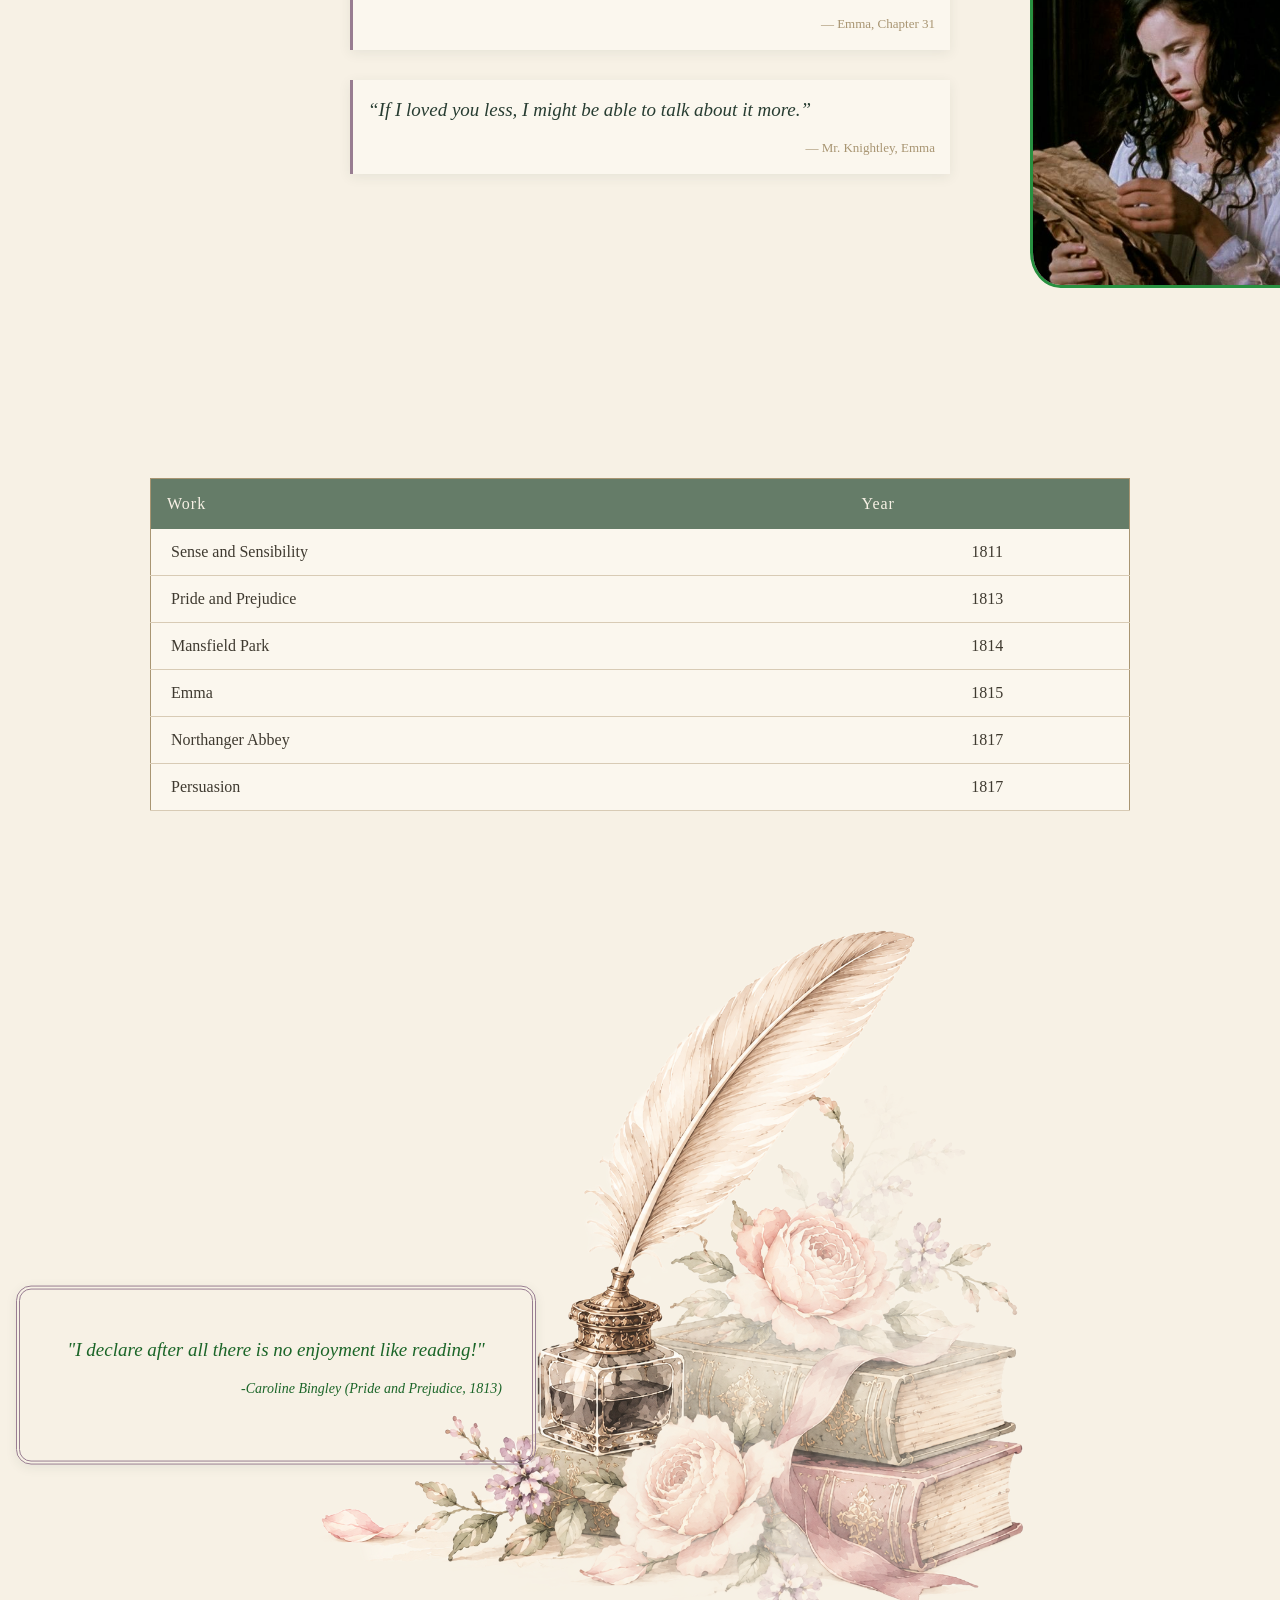
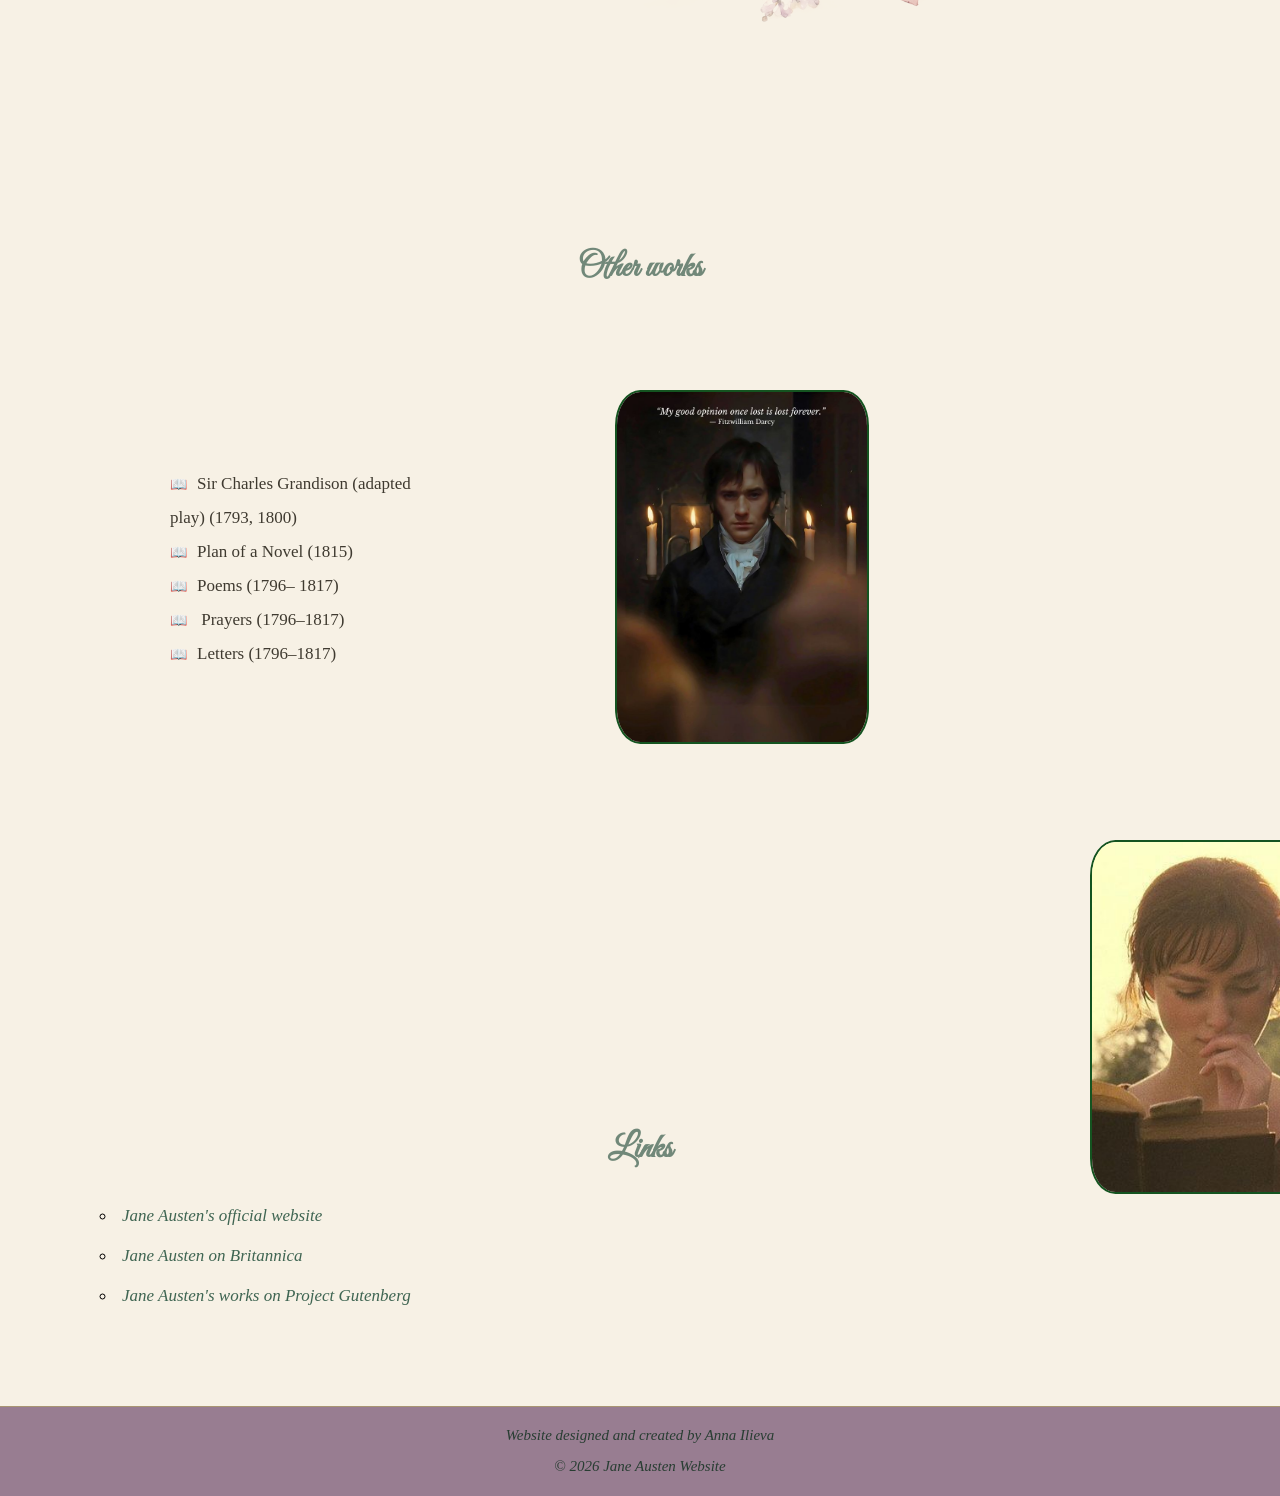
==== commit ae47519f: "Restore quote design" ====
--- a/index.html
+++ b/index.html
@@ -258,7 +258,6 @@
   <img src="image/vintage2.png"
        alt="Vintage books and quill"
        class="quote-image2">
-
   <div class="quote-decoration">
 
     <div class="quote-box">
@@ -270,6 +269,8 @@
           <cite>(Pride and Prejudice, 1813)</cite>
         </p>
       </blockquote>
+</div>
+  </div>
 </div>
 </section>
 
--- a/style/style.css
+++ b/style/style.css
@@ -428,7 +428,81 @@
   align-items: center;
   transform: translateX(200px)  translateY(300px);
 }
-
+/* Контейнер с фотографией и цитатой */
+.q-decoration-image {
+    display: grid;
+    grid-template-columns: 800px;
+    justify-content: center;
+    margin: 100px auto;
+    position: relative;
+}
+
+/* Фото на заднем плане */
+.quote-image2 {
+    grid-column: 1;
+    grid-row: 1;
+    width: 100%;
+    height: auto;
+    object-fit: contain;
+    position: relative;
+    z-index: 1;
+}
+
+/* Цитата поверх фотографии */
+.quote-decoration {
+    grid-column: 1;
+    grid-row: 1;
+    position: relative;
+    z-index: 2;
+    display: flex;
+    align-items: center;
+    justify-content: center;
+}
+
+/* Блок цитаты */
+.quote-decoration .quote-box {
+    width: 65%;
+    margin: 0;
+    padding: 45px 30px;
+    background-color: transparent;
+    border: 4px double #987D91;
+    border-radius: 15px;
+    text-align: center;
+    box-sizing: border-box;
+    box-shadow: 0 3px 12px rgba(40, 61, 50, 0.08);
+    transform: translateX(-70%) translateY(55%);
+}
+
+/* Текст цитаты */
+.quote-box blockquote {
+    font-weight: 500;
+    color: #1b6528;
+    margin: 0;
+    font-family: Georgia, serif;
+    font-size: 19px;
+    font-style: italic;
+    line-height: 1.6;
+}
+
+/* Автор и источник */
+.quote-author {
+    text-align: right;
+    font-size: 14px;
+    color: #1b6528;
+    margin-top: 12px;
+}
+
+/* Маленькие экраны */
+@media (max-width: 700px) {
+    .q-decoration-image {
+        grid-template-columns: minmax(0, 1fr);
+        width: 95%;
+    }
+
+    .quote-decoration .quote-box {
+        width: 75%;
+    }
+}
 /* Phone version */
 
 @media (max-width: 700px) {
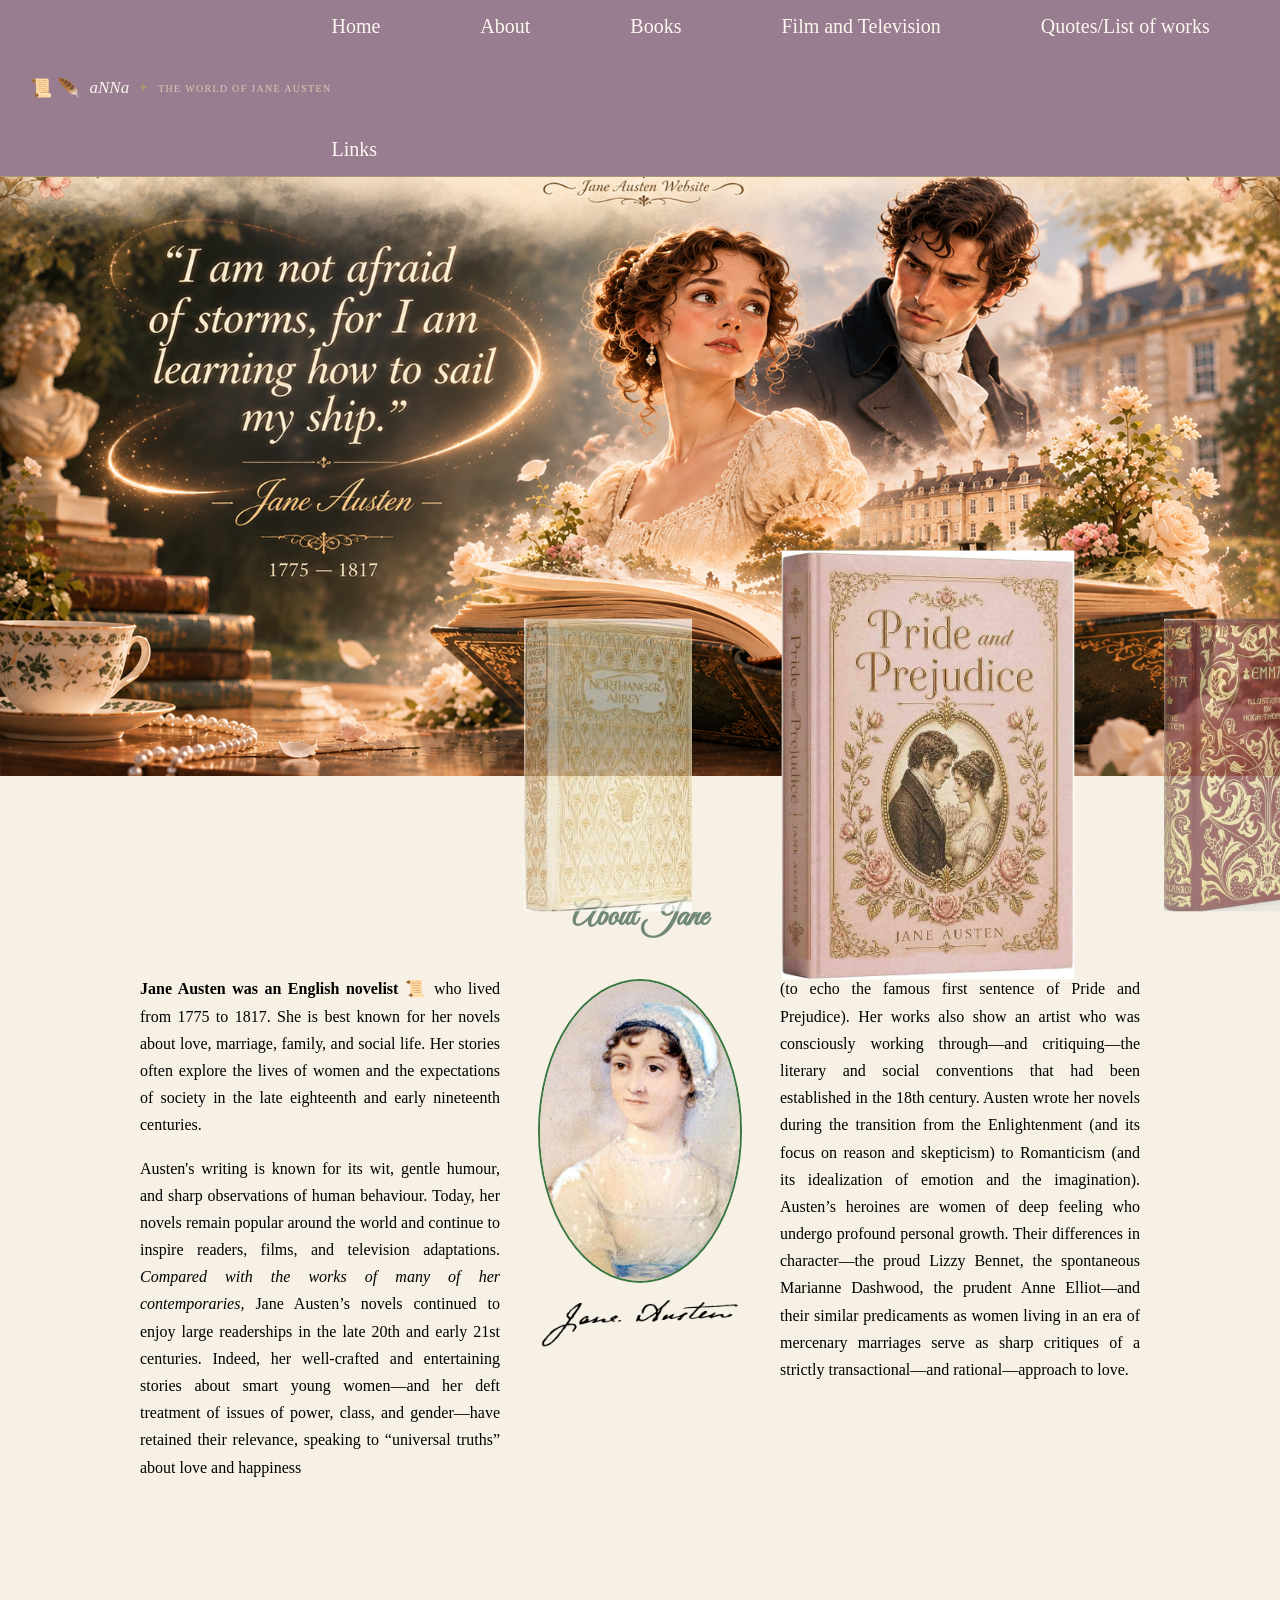
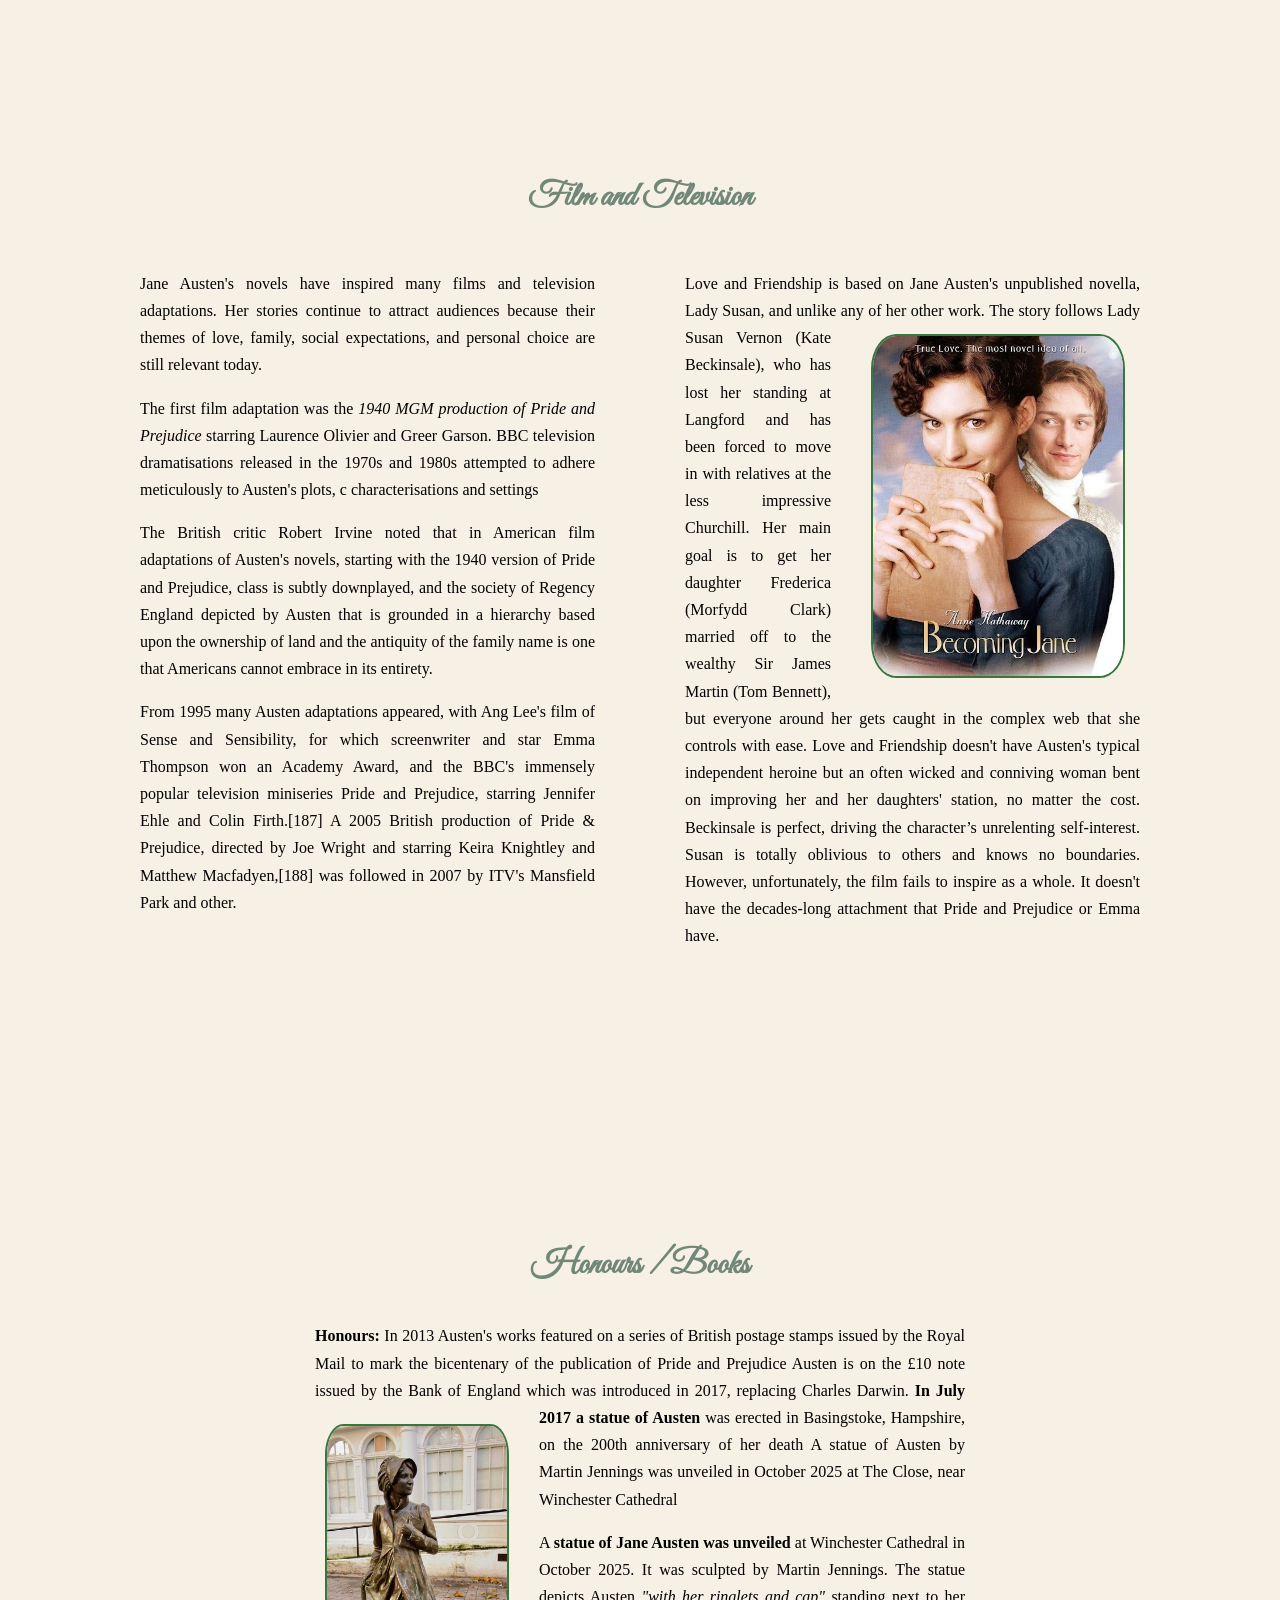
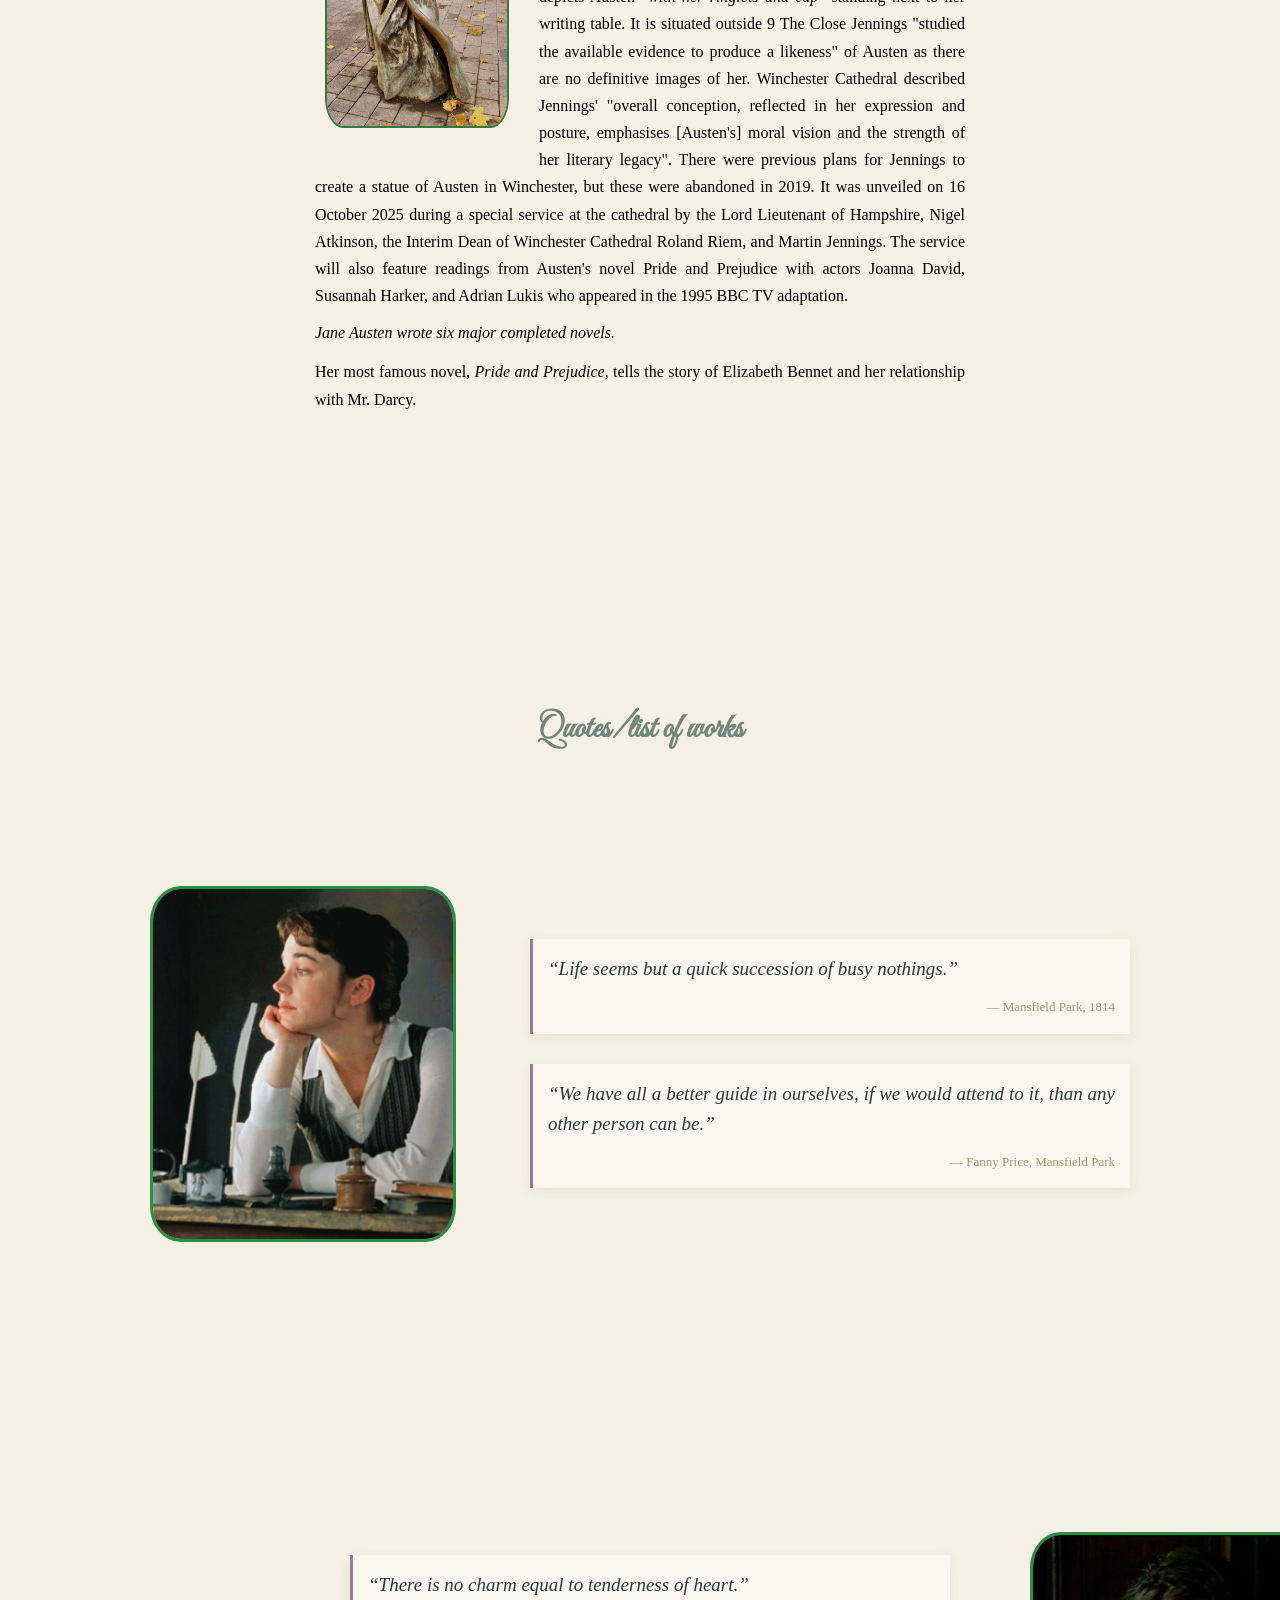
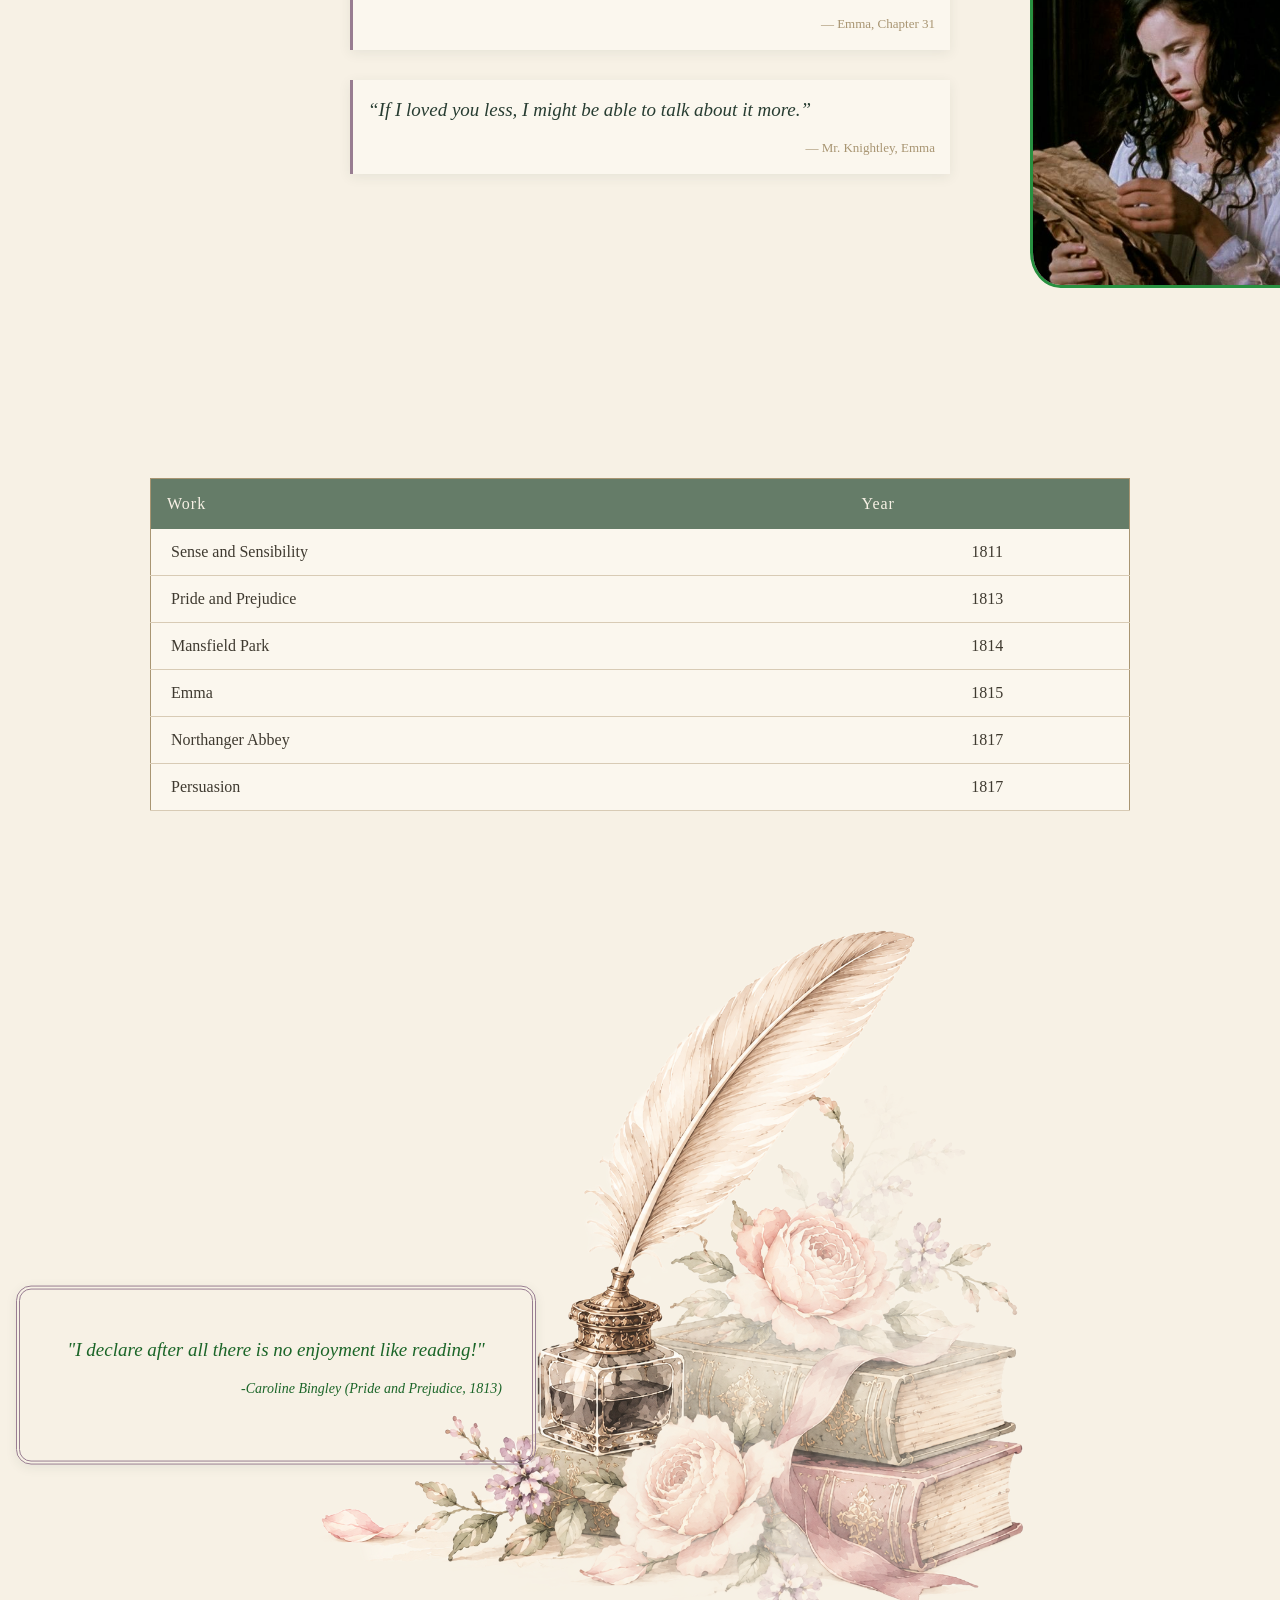
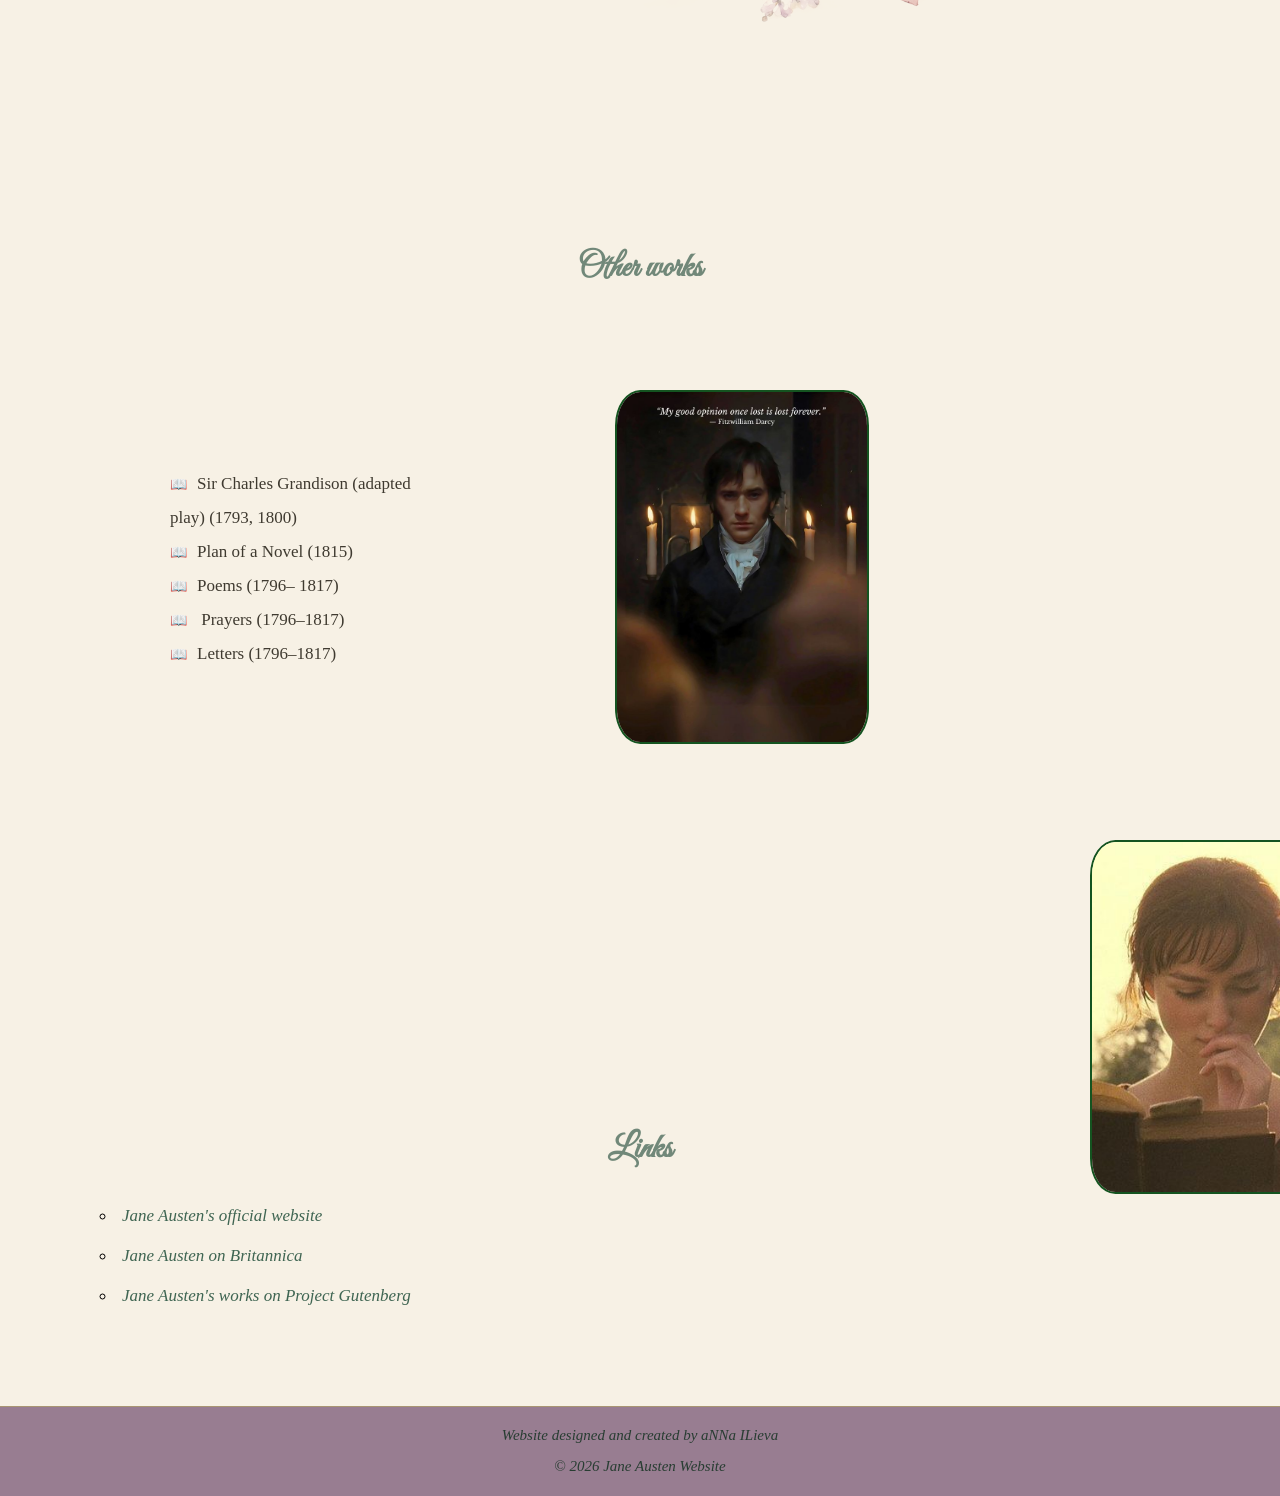
==== commit fc9a57b8: "change footer" ====
--- a/index.html
+++ b/index.html
@@ -311,7 +311,7 @@
     </main>
    <footer>
    
-    <p>Website designed and created by Anna Ilieva</p>
+    <p>Website designed and created by aNNa ILieva</p>
     <p>© 2026 Jane Austen Website</p>
     </div>
     
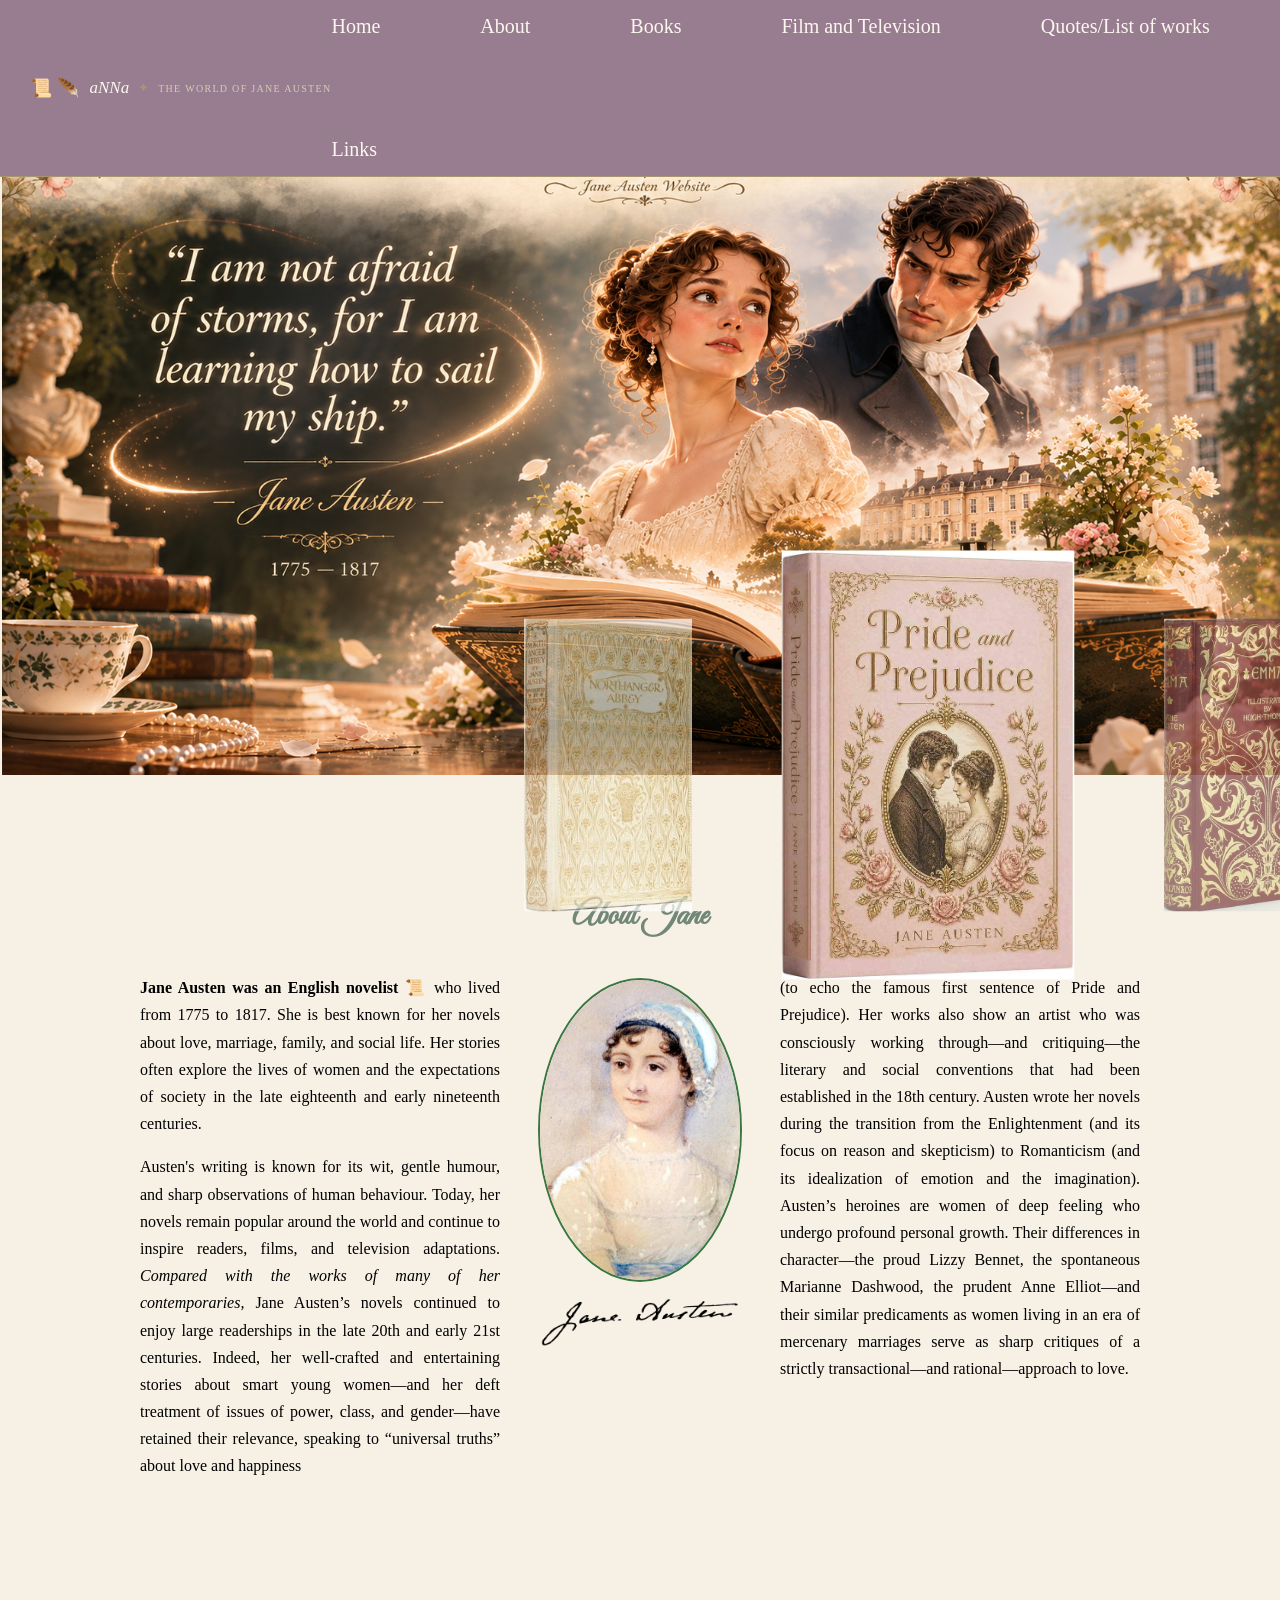
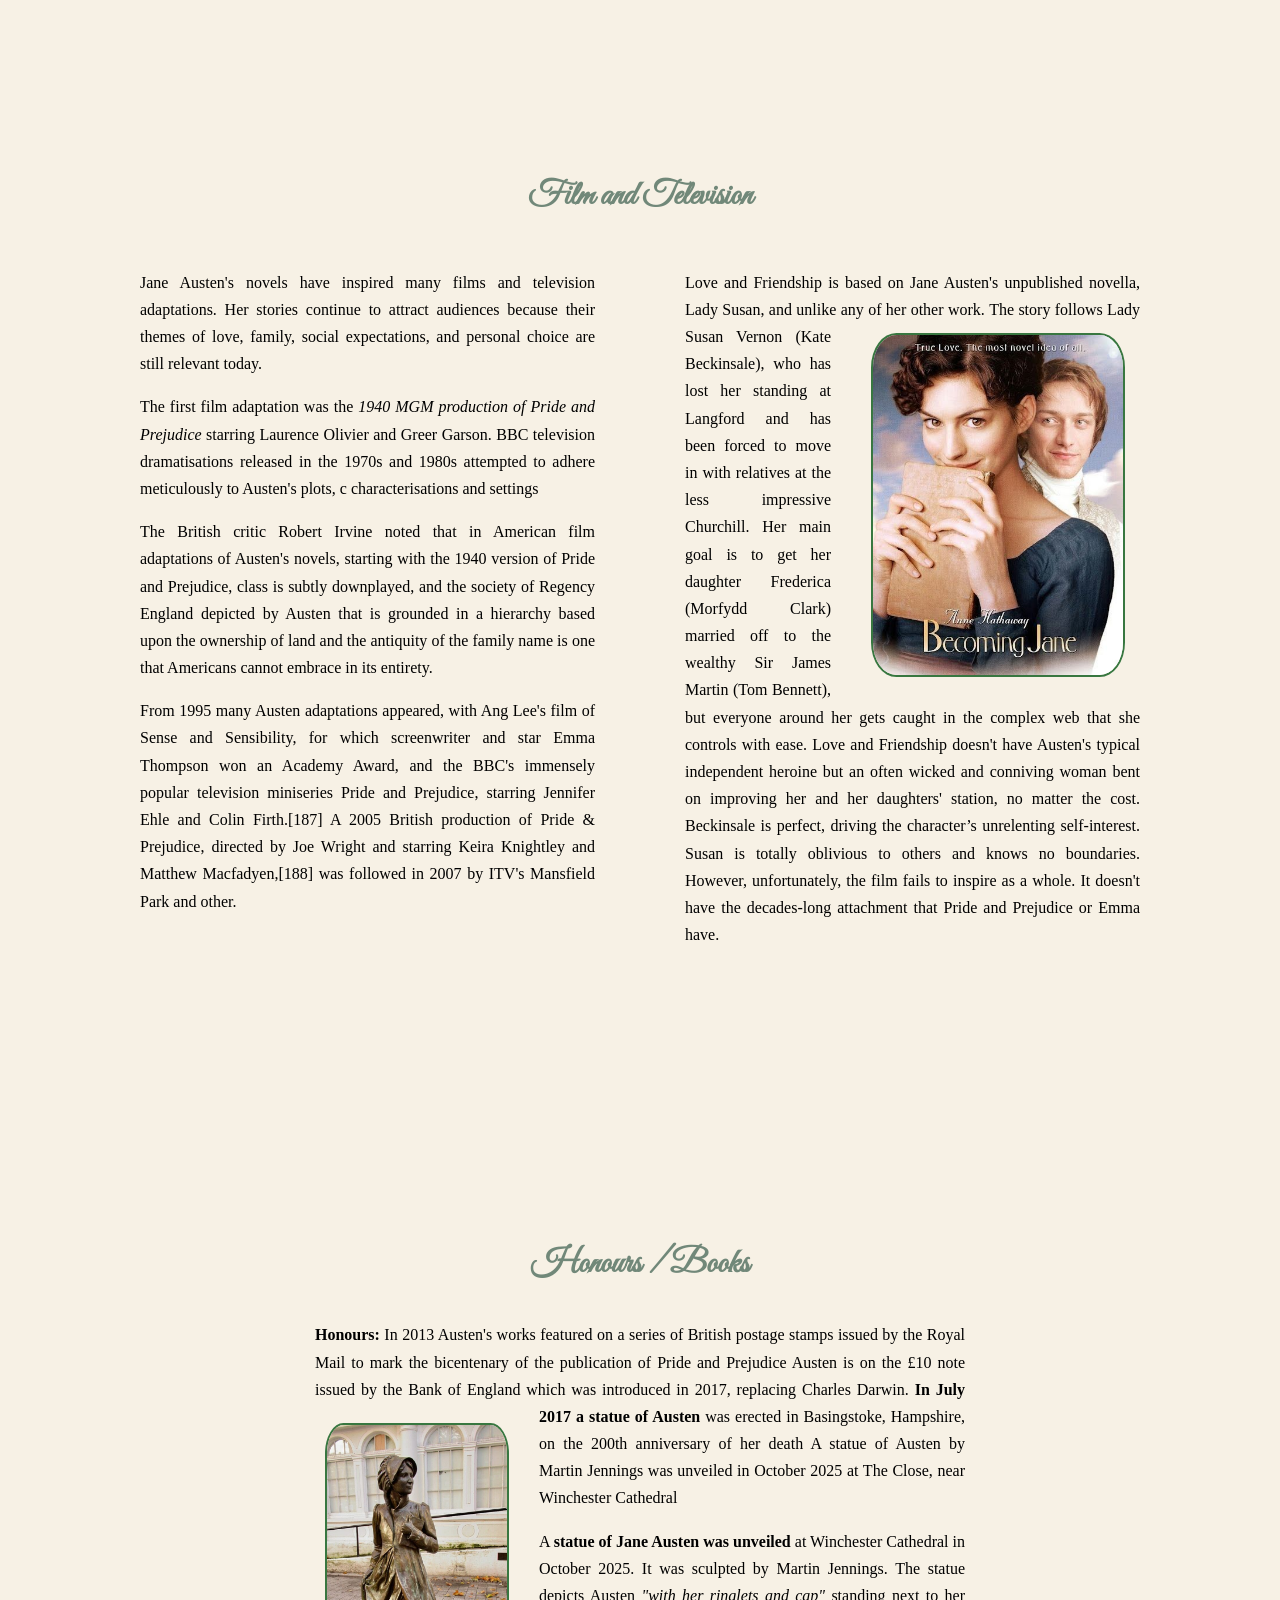
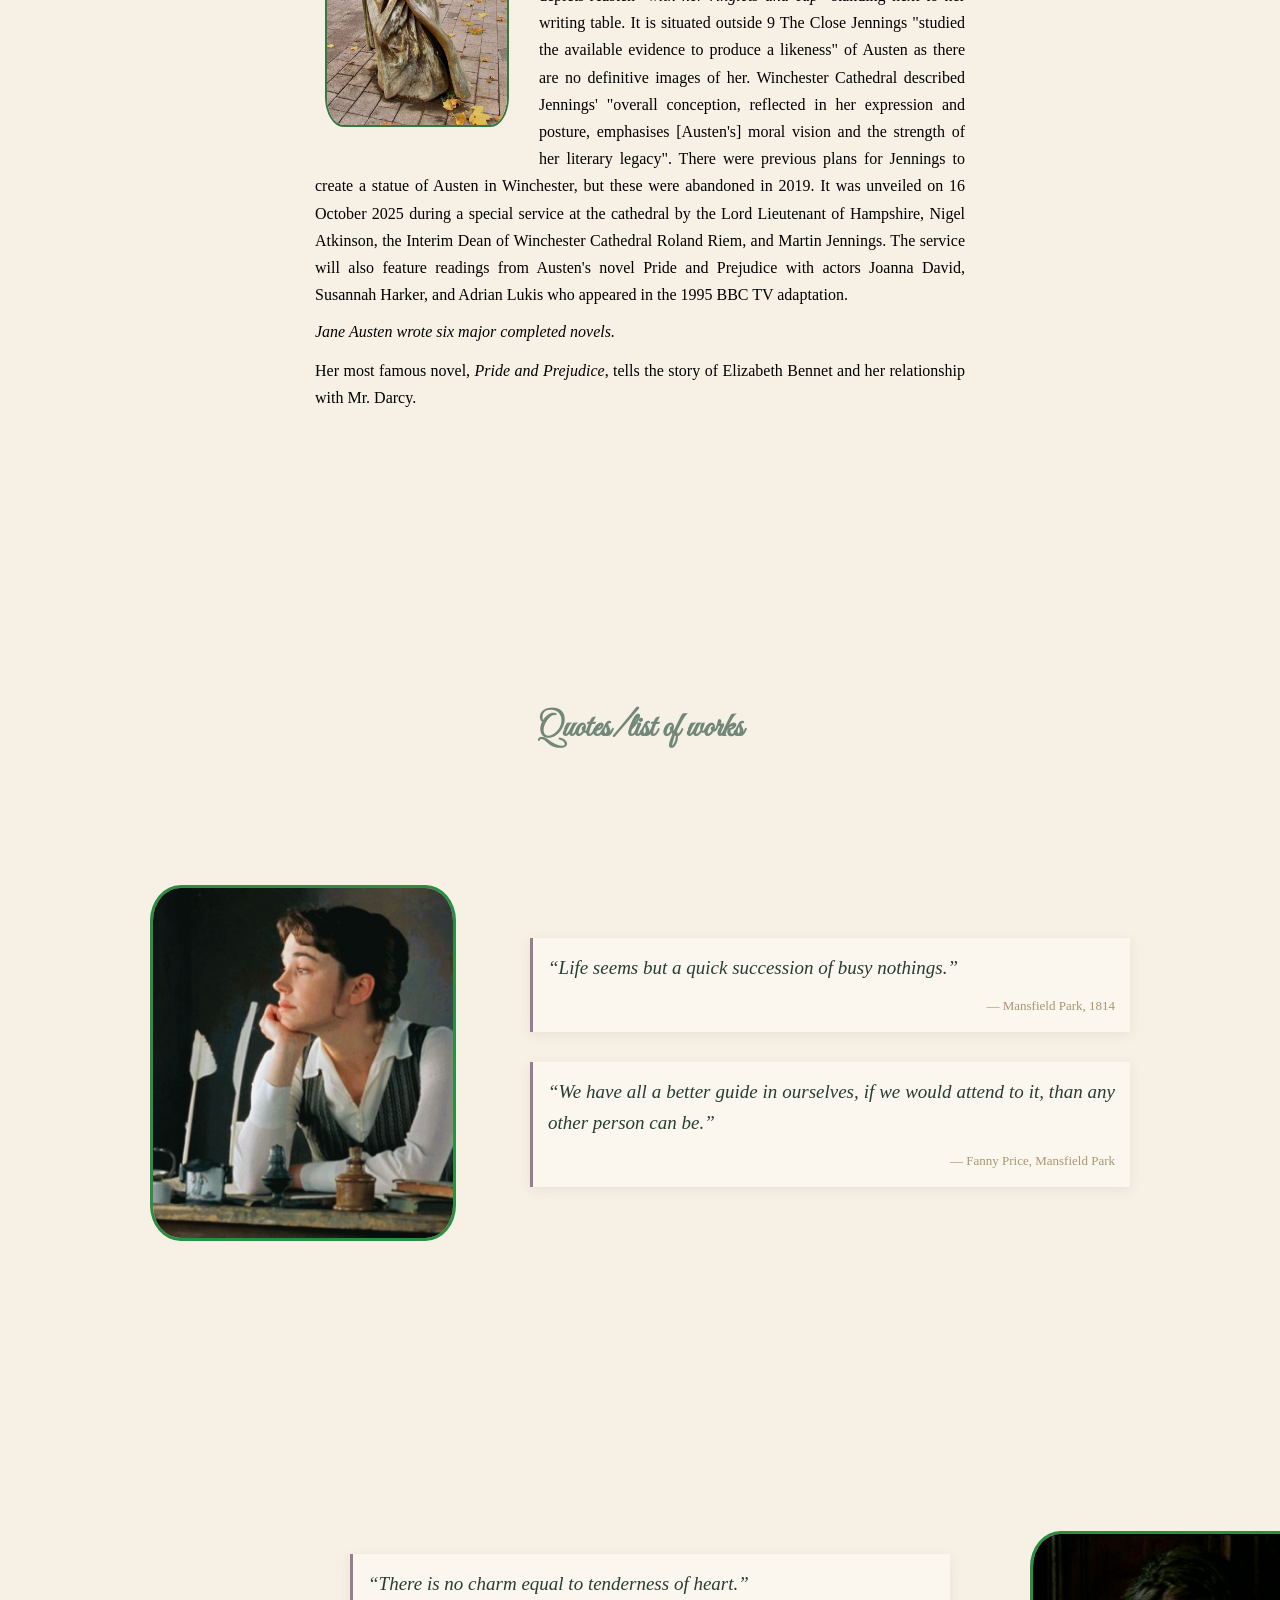
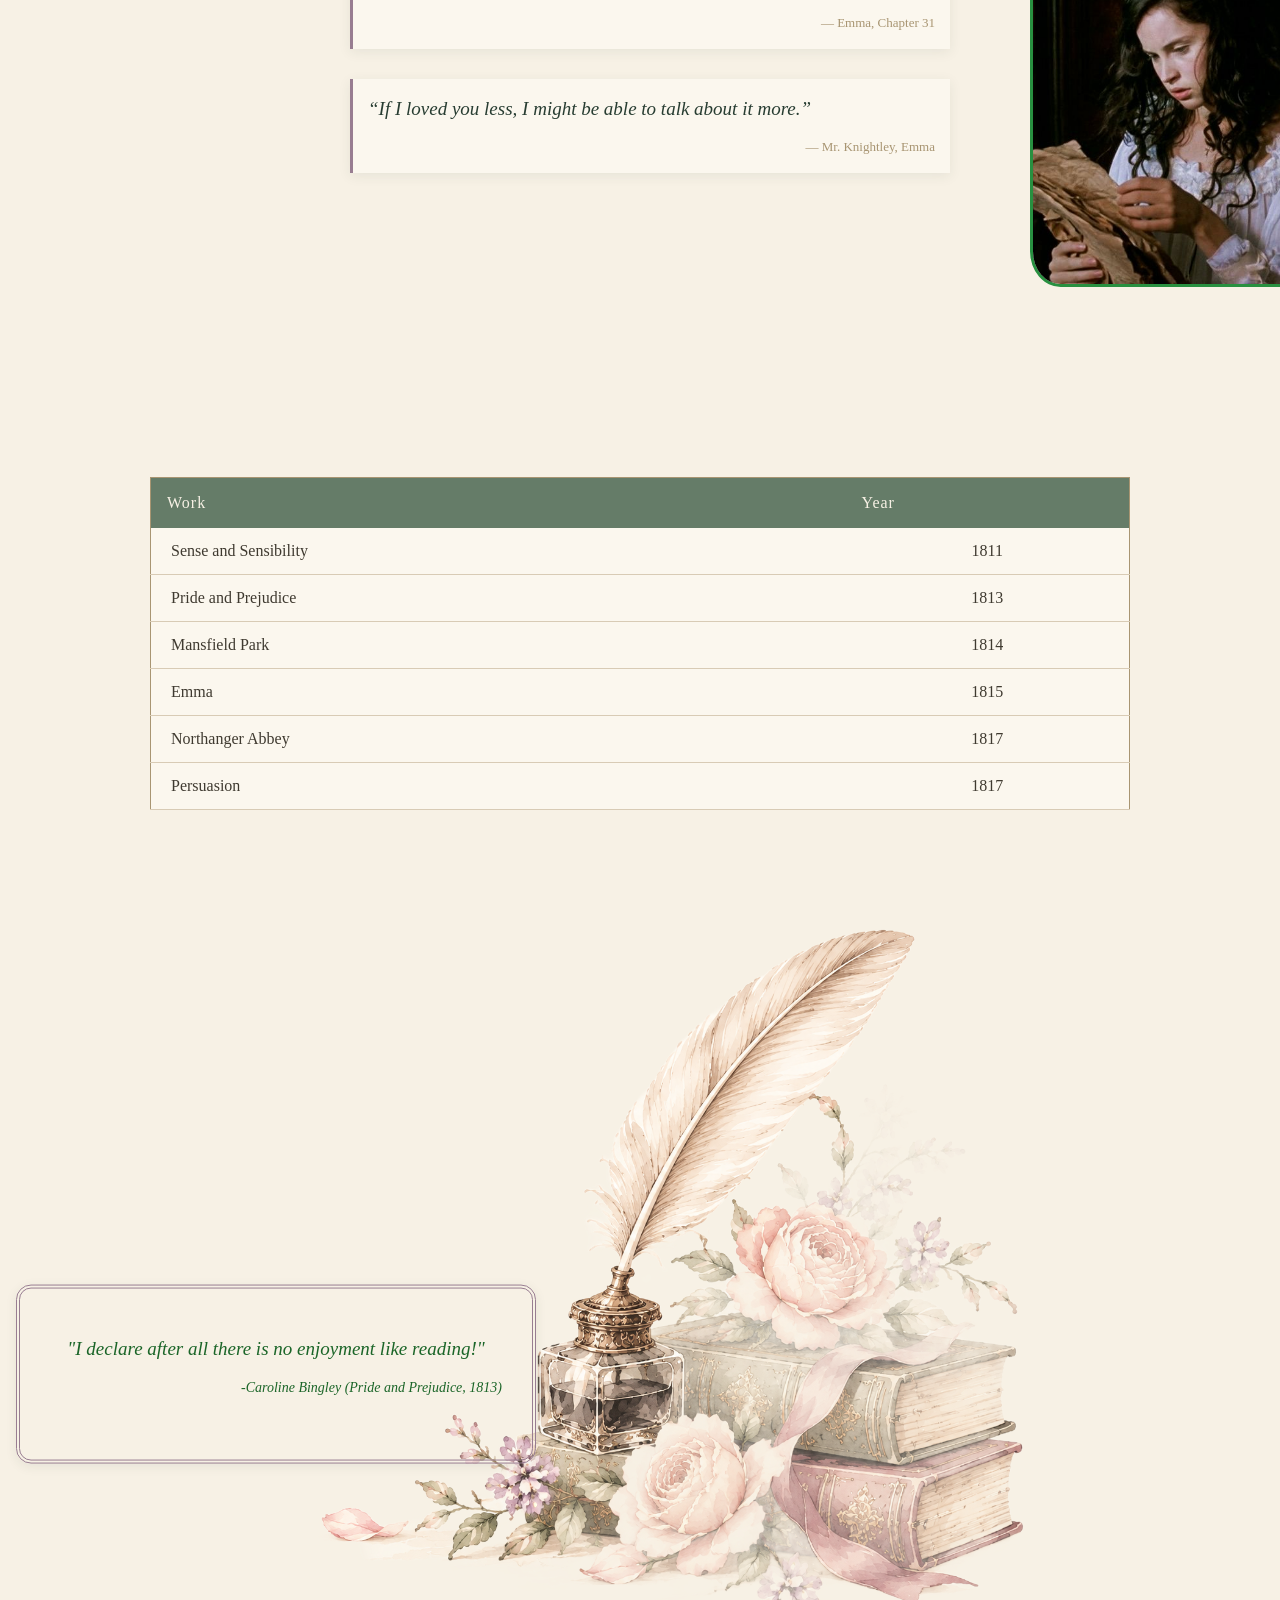
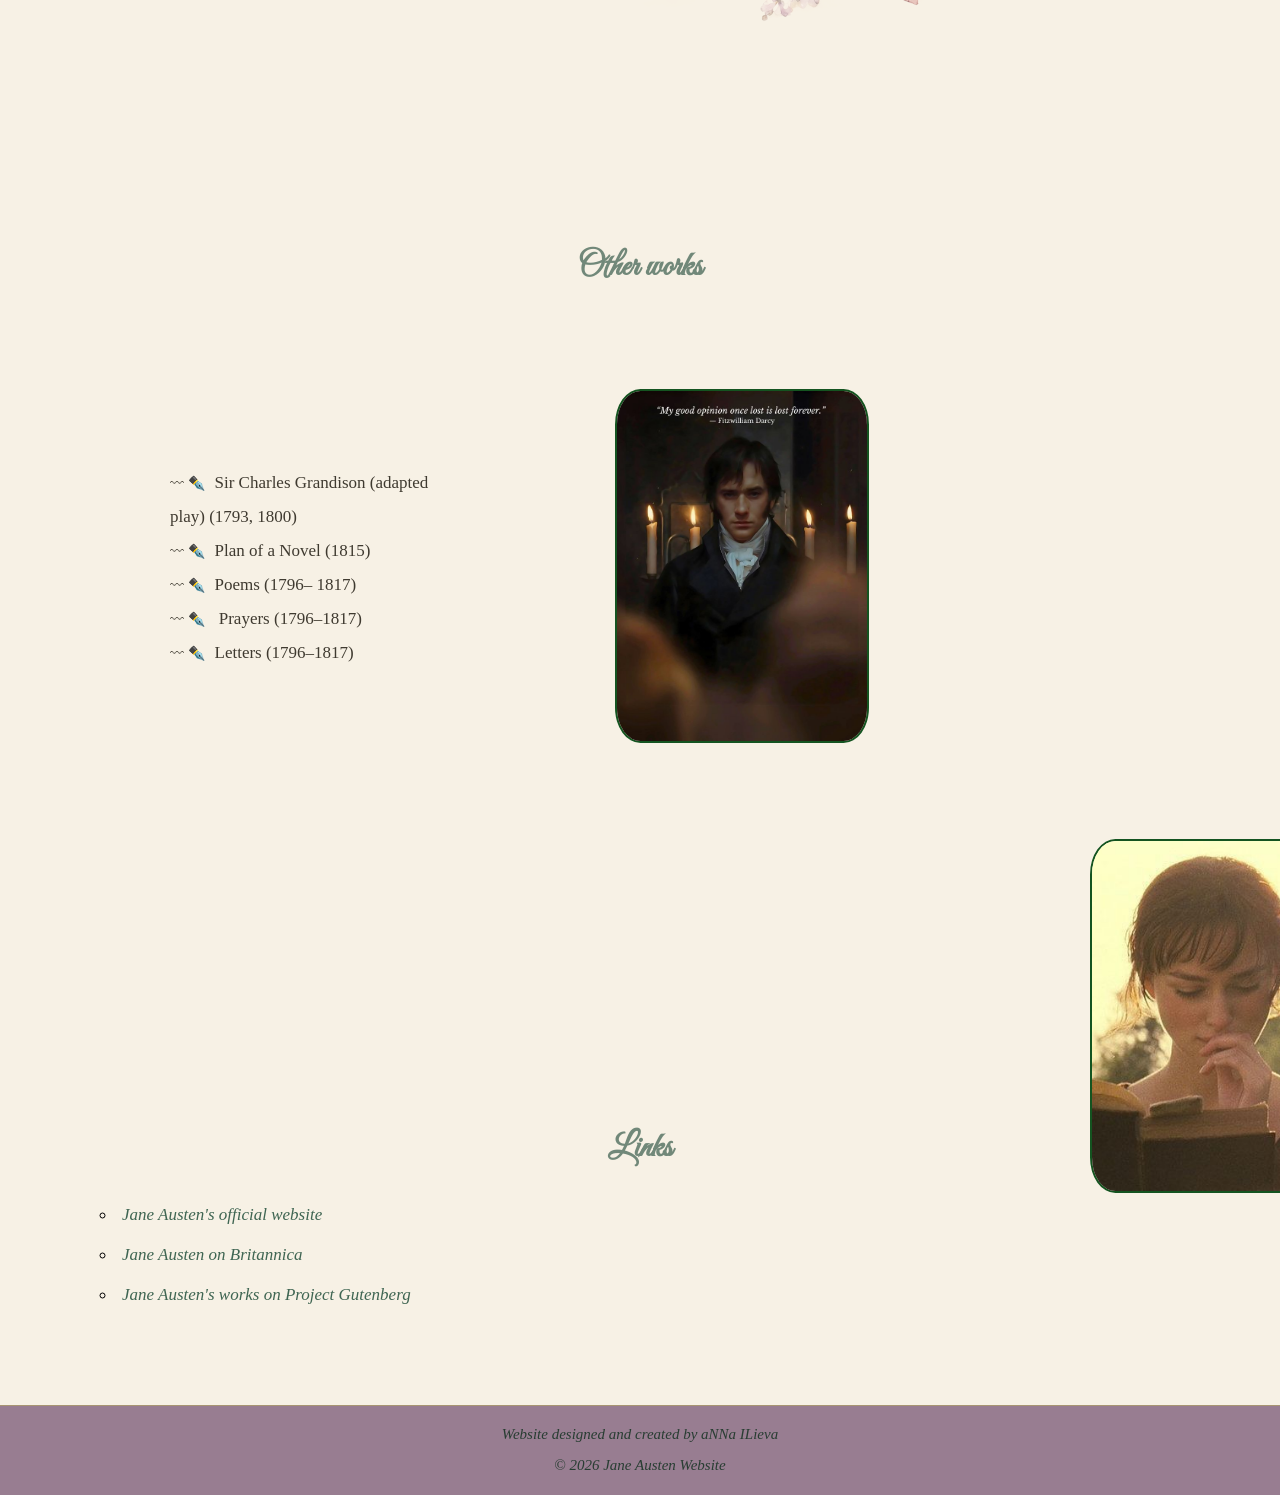
==== commit 8c78f14c: "change head/title" ====
--- a/index.html
+++ b/index.html
@@ -3,7 +3,7 @@
   <head>
     <meta charset="UTF-8">
     <meta name="viewport" content="width=device-width, initial-scale=1.0">
-    <title> Jane Austen</title>
+    <title> ✒️ Jane Austen | Website Project</title>
 <link rel="icon" type="image/png" sizes="16x16" href="image/favicon-16x16.png">
     <link rel="stylesheet" href="style/style.css">
   </head>
--- a/style/style.css
+++ b/style/style.css
@@ -214,8 +214,10 @@
     margin: 0 0 60px 0;
     padding: 0;
     overflow: visible;
-}
-
+    box-sizing: border-box;
+    width: calc(100% - 2px);
+    margin-left: 2px;
+}
 
 .background {
     display: block;
@@ -223,8 +225,9 @@
     height: auto;
     max-width: 100%;
      object-fit: cover;
-    object-position: center 10%;;
-}
+    object-position: center 10%;
+}
+
 
 
 .book-carousel {
@@ -556,7 +559,7 @@
     padding-left: 5px;
 }
 .other-list li::before {
-    content:"📖";
+    content:"〰 ✒️";
     font-size: 14px;
     margin-right: 10px;
 }
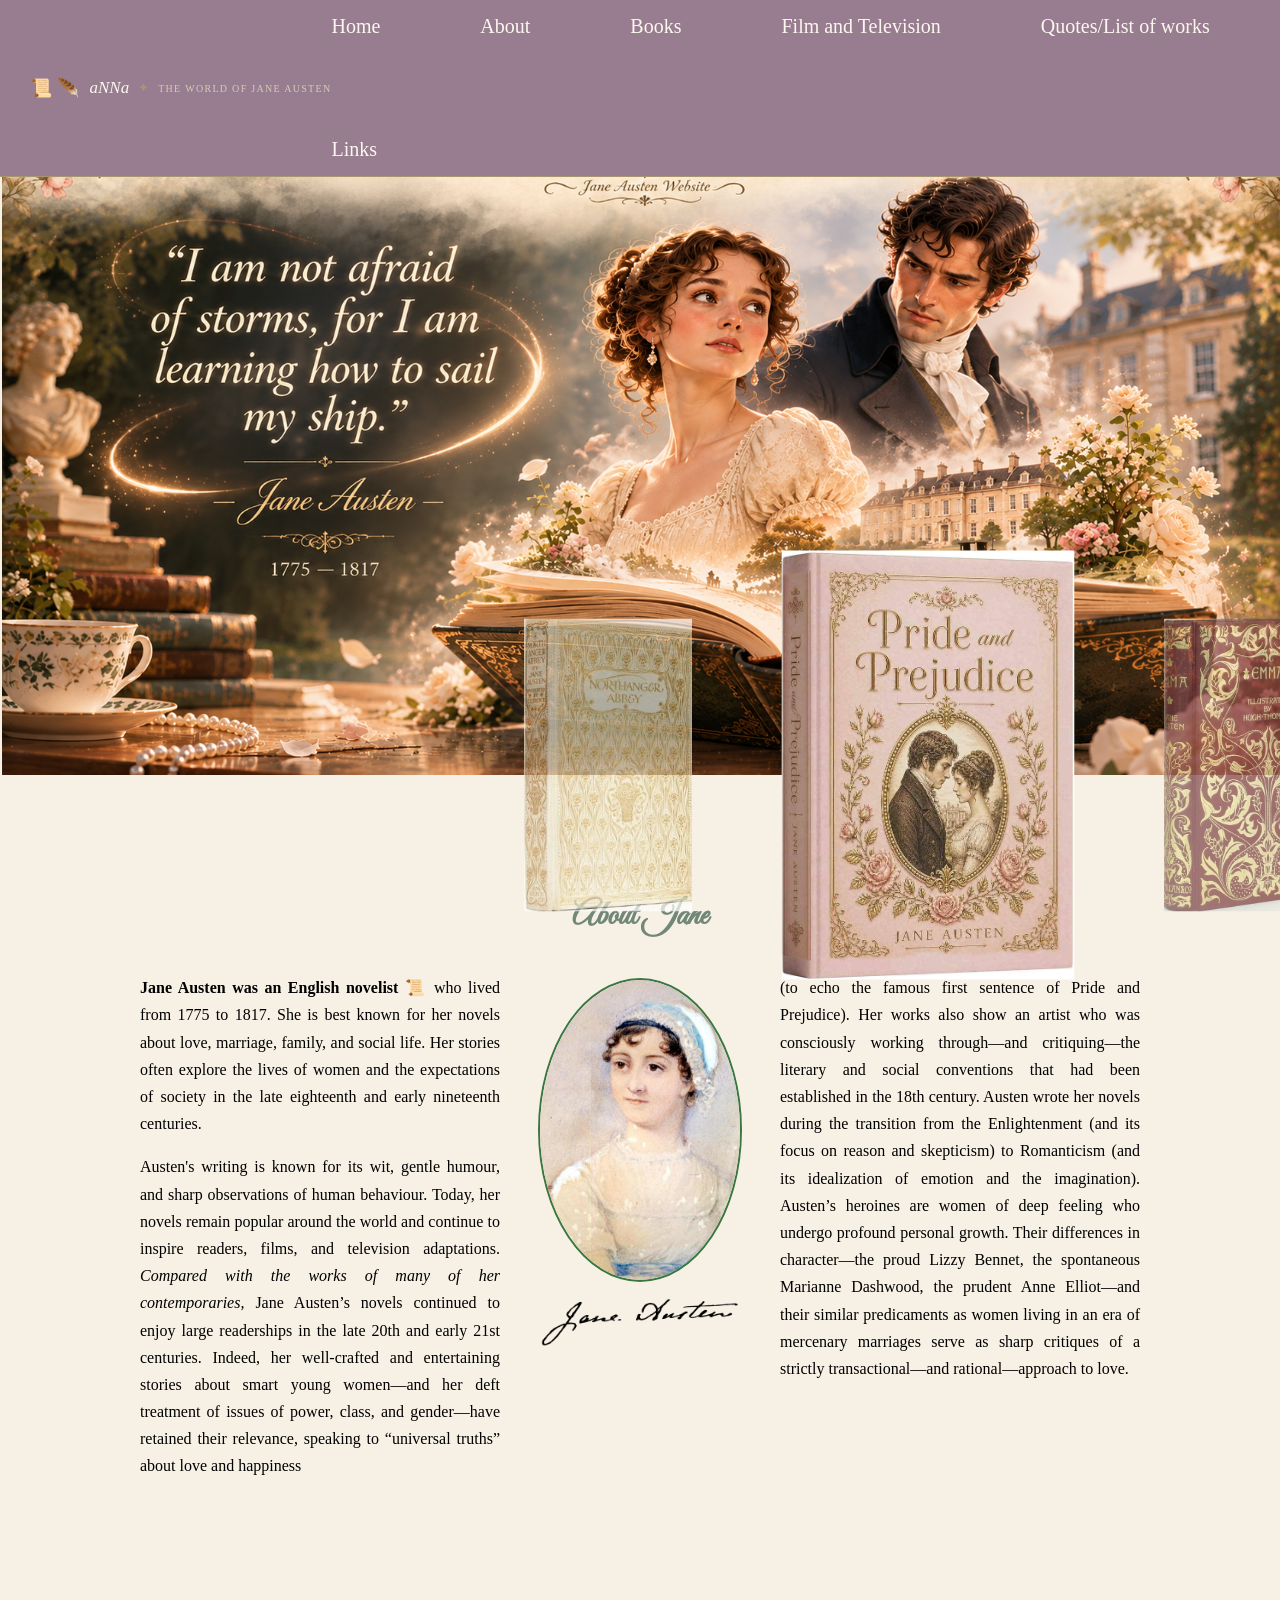
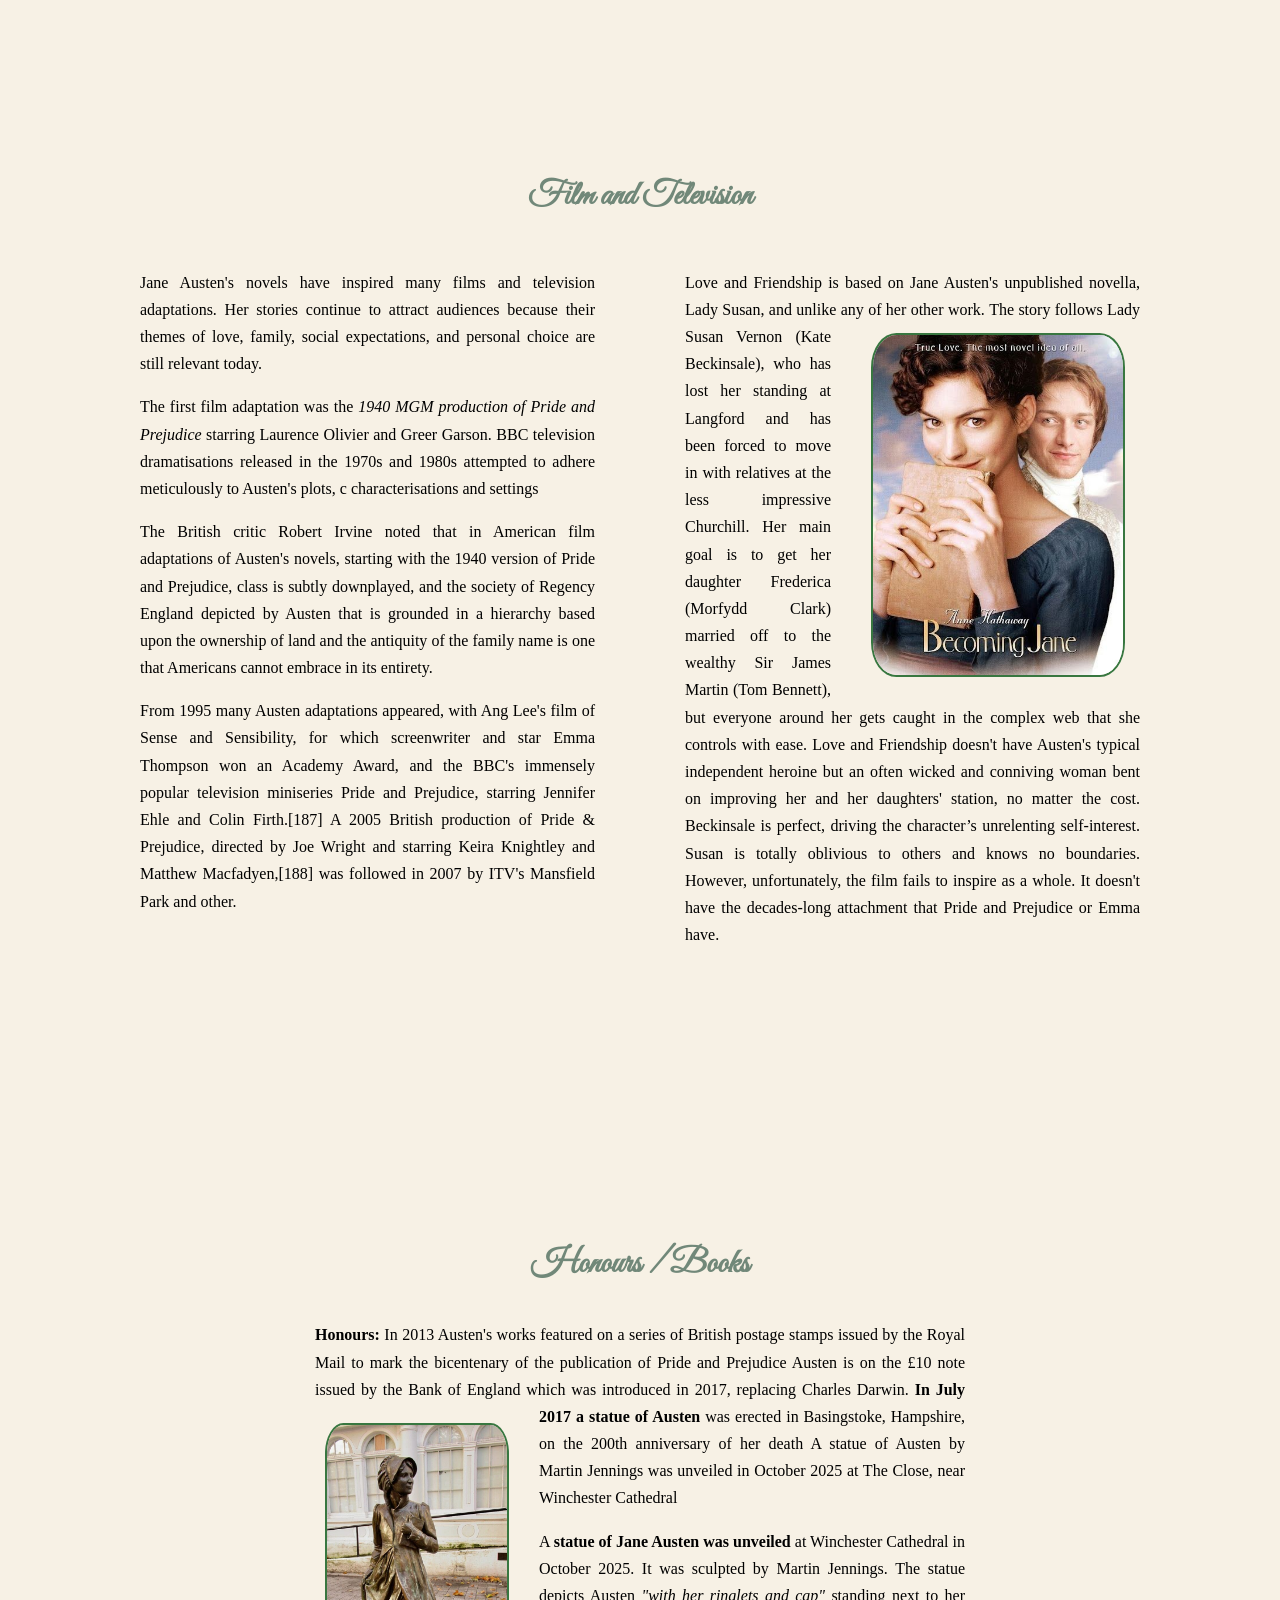
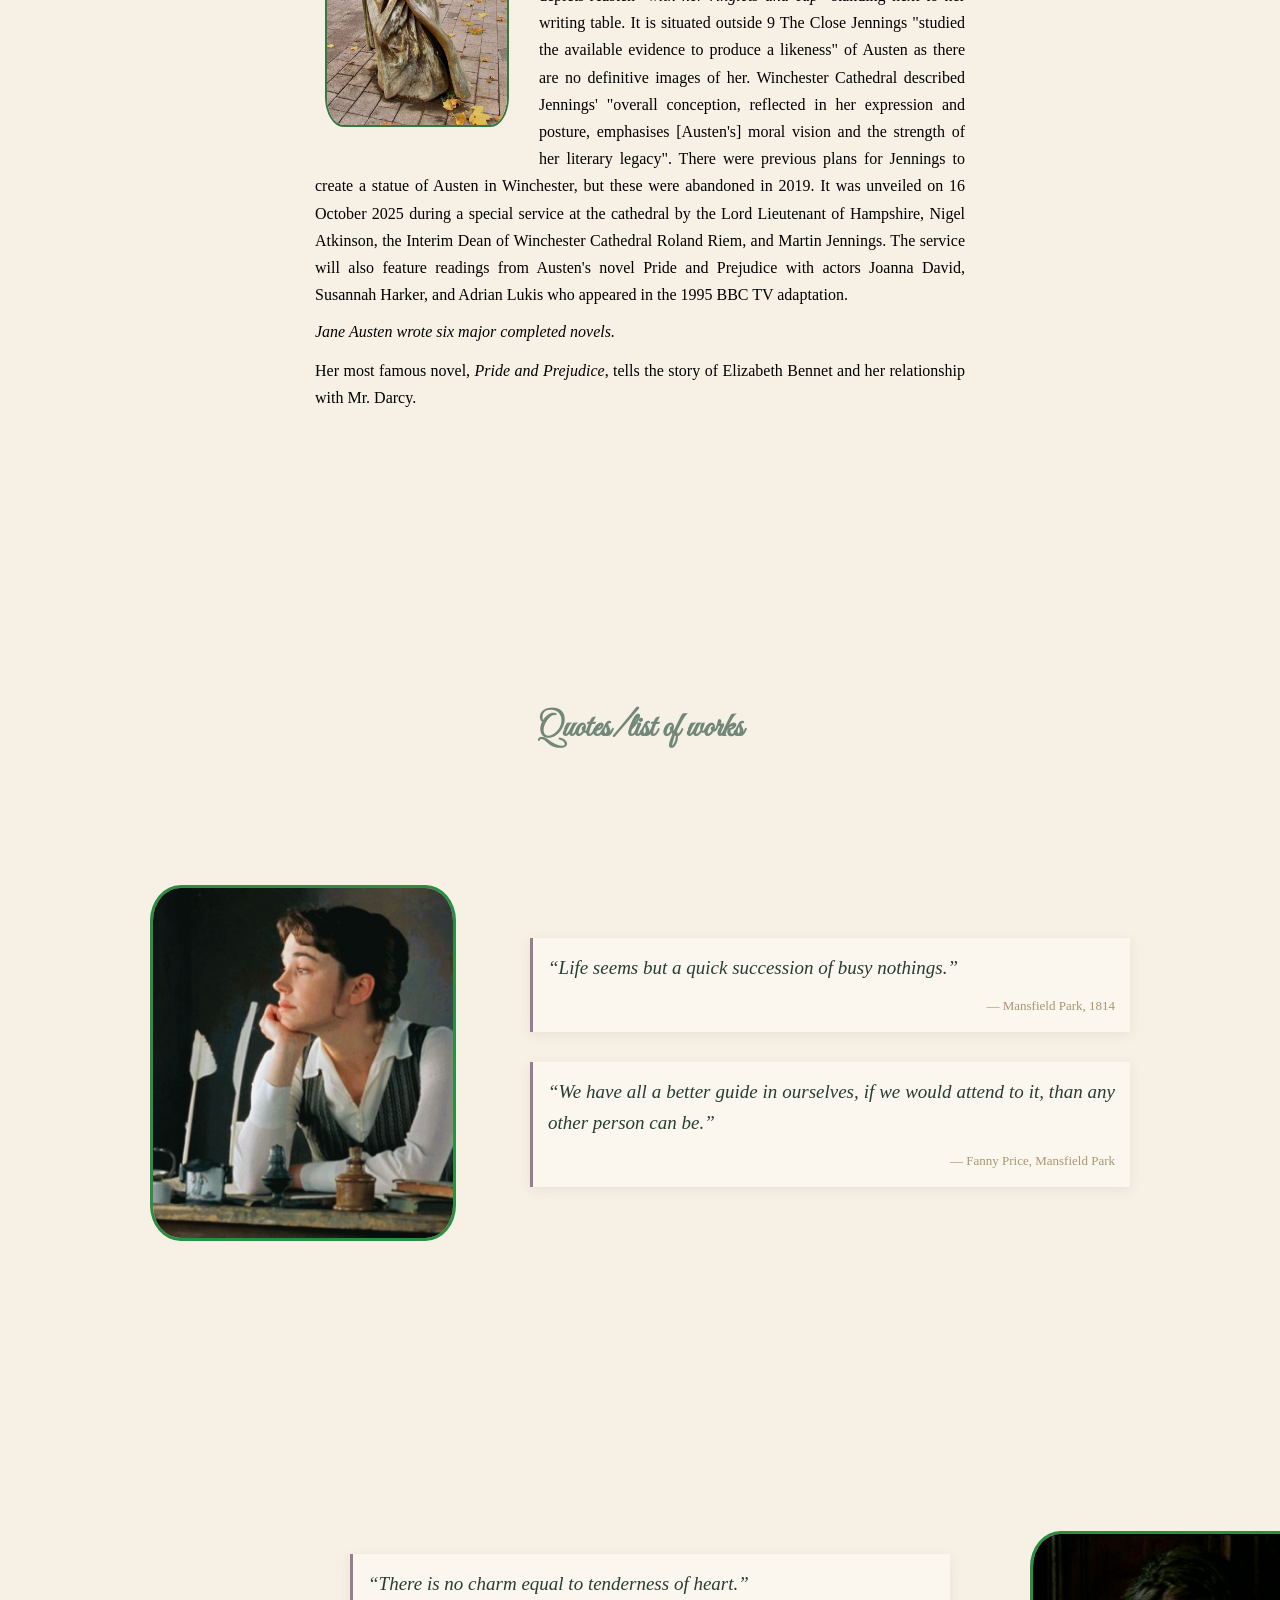
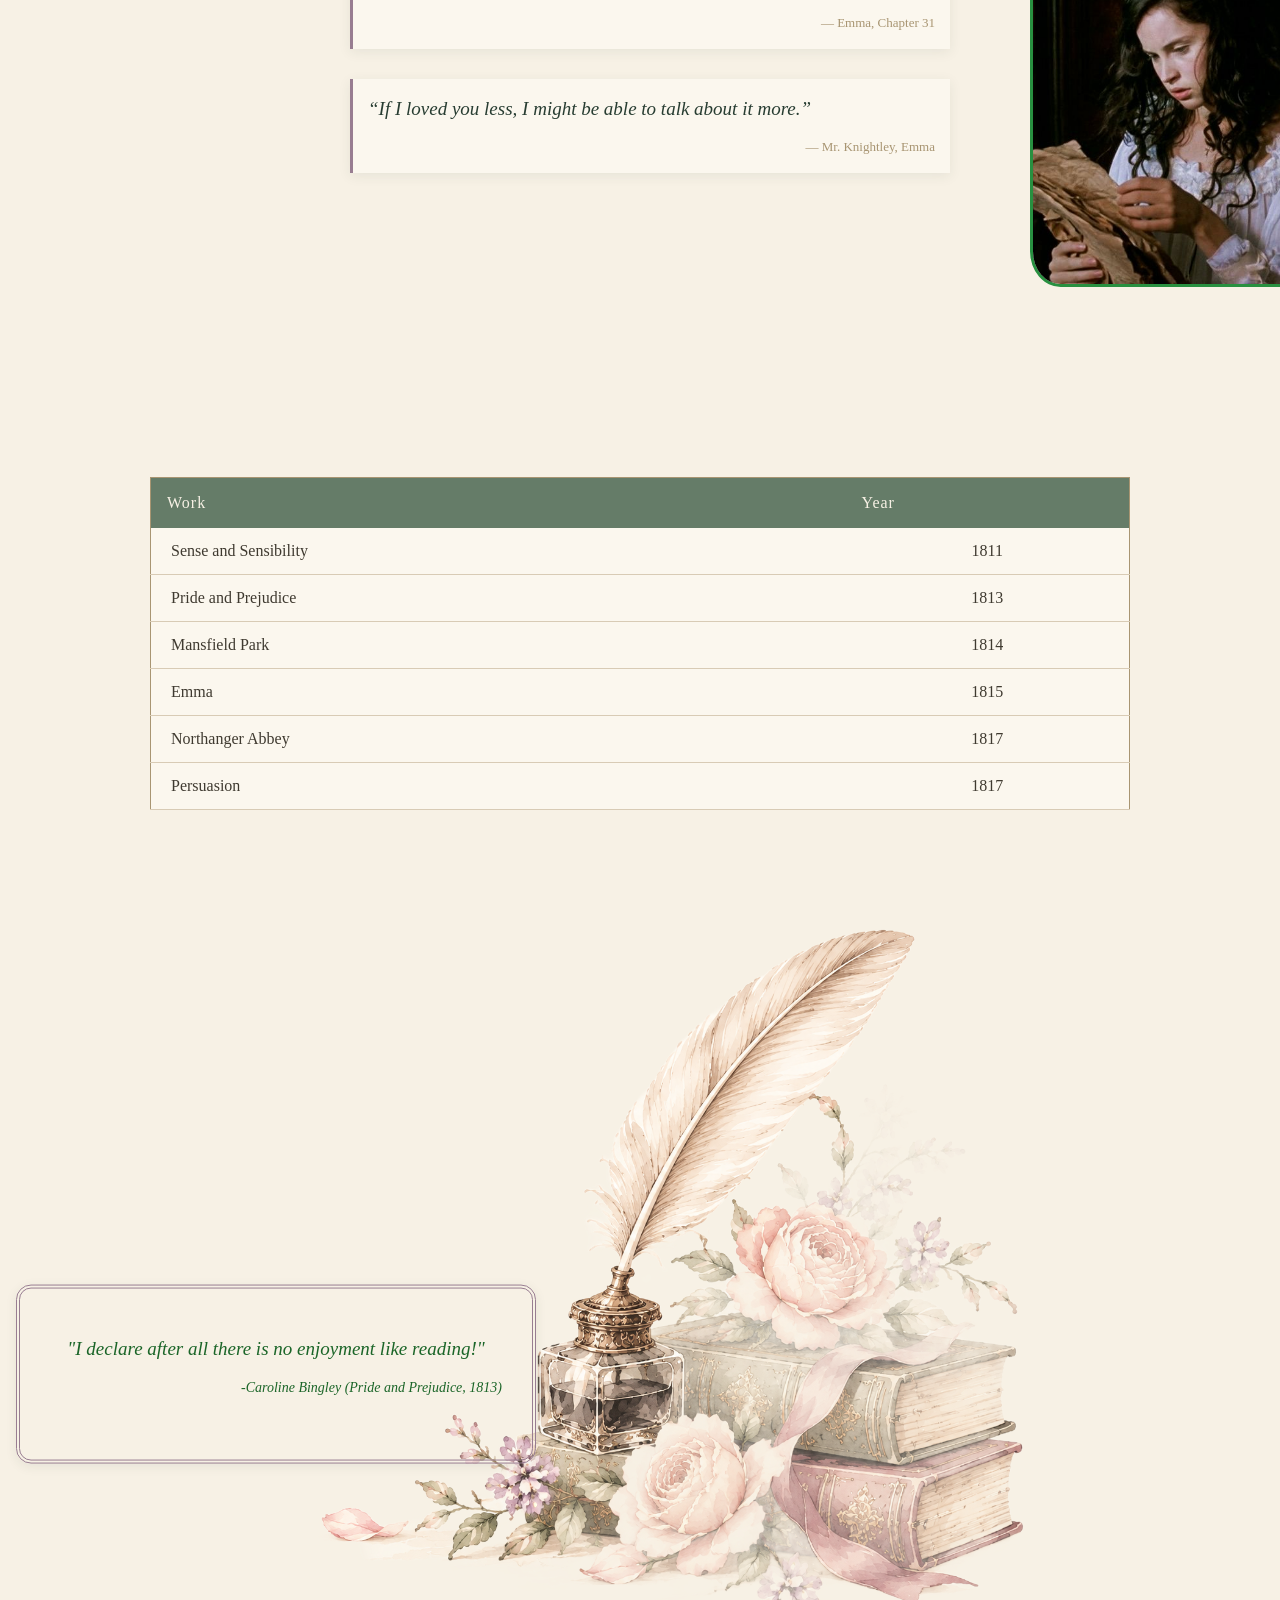
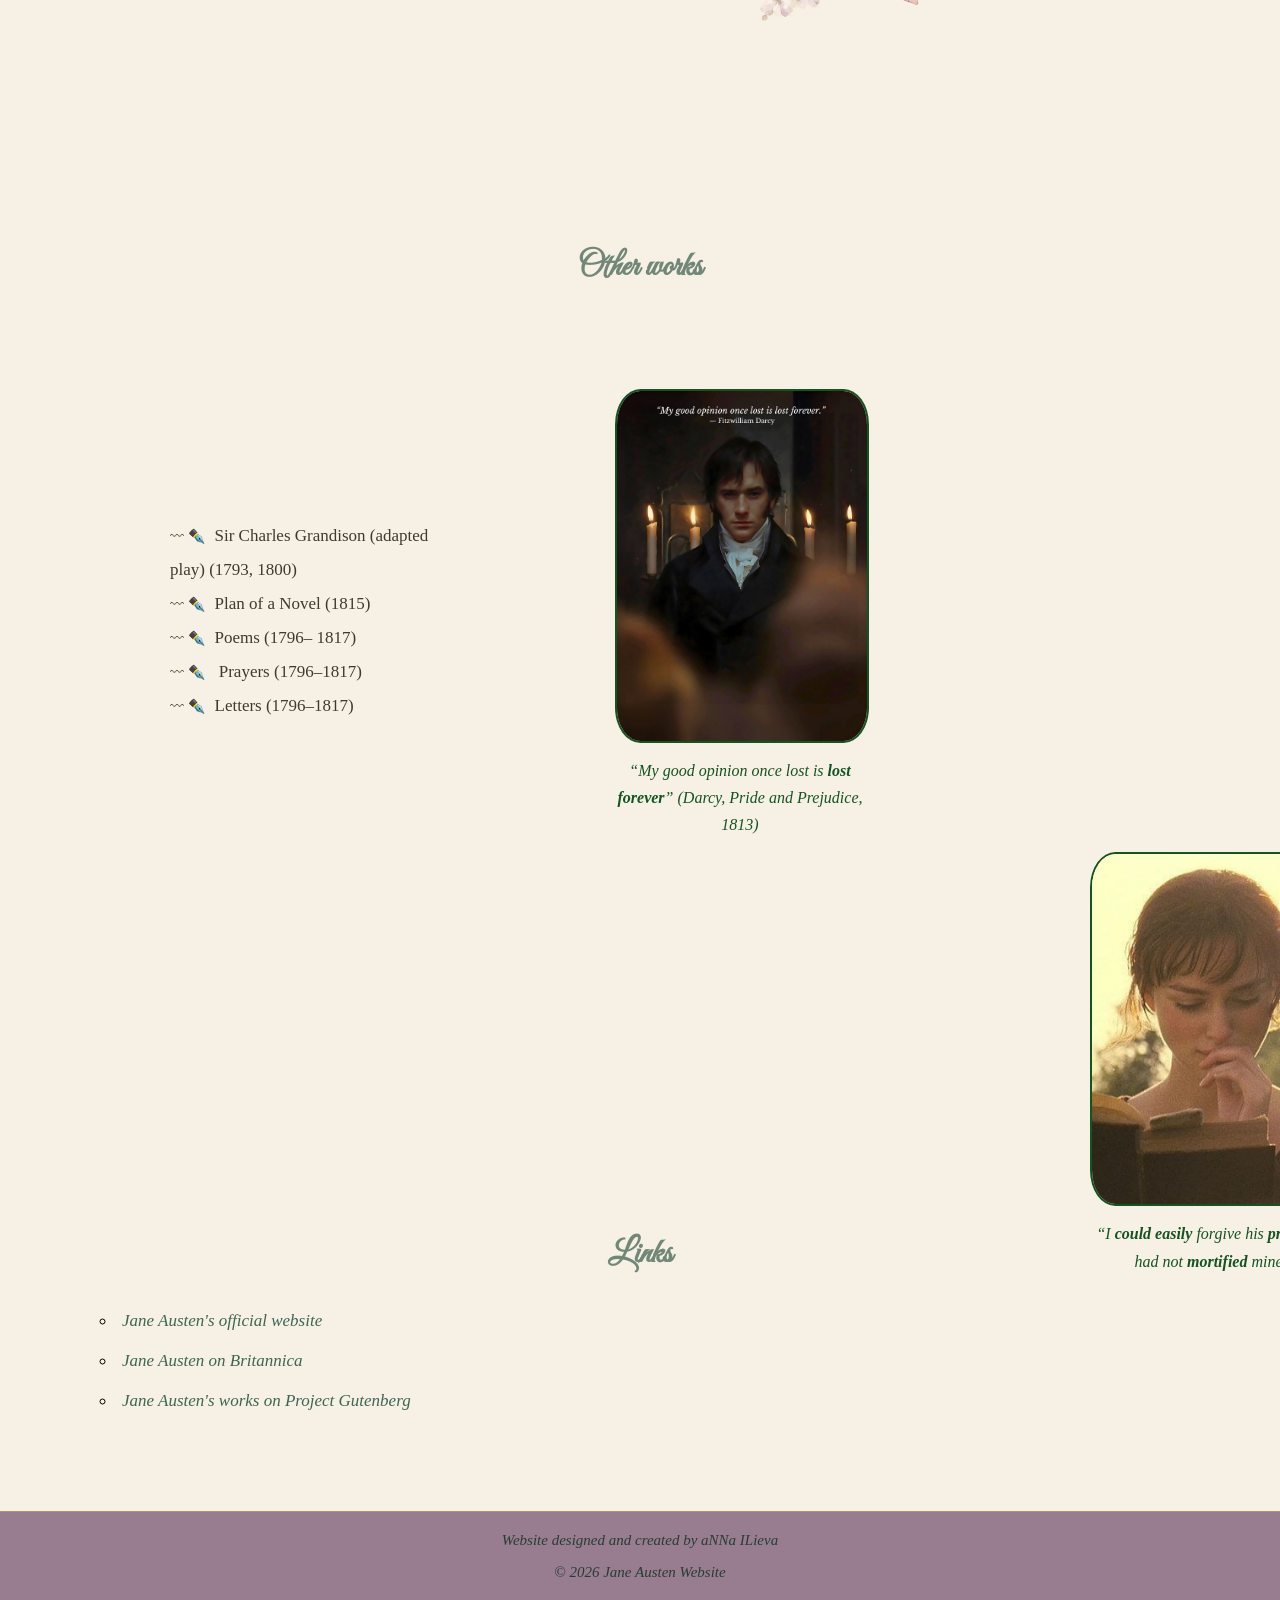
==== commit 76791c69: "change section other" ====
--- a/index.html
+++ b/index.html
@@ -290,10 +290,16 @@
        <div class="other-space"></div>
         <div class="other-photo">
           <img src="image/other1.jpg" alt="Darcy">
+          <p class="other-photo-caption">
+    <q>My good opinion once lost is <b>lost forever</b></q>
+    <cite>(Darcy, Pride and Prejudice, 1813)</cite>
+</p>
         </div>
 
         <div class="other-photo2">
            <img src="image/other2.jpg" alt ="Elizabeth">
+           <p class="other-photo-caption">
+        <q>I <b>could easily</b> forgive his <b>pride</b> if he had not <b>mortified</b> mine.</q>
         </div>
           </div>
            
